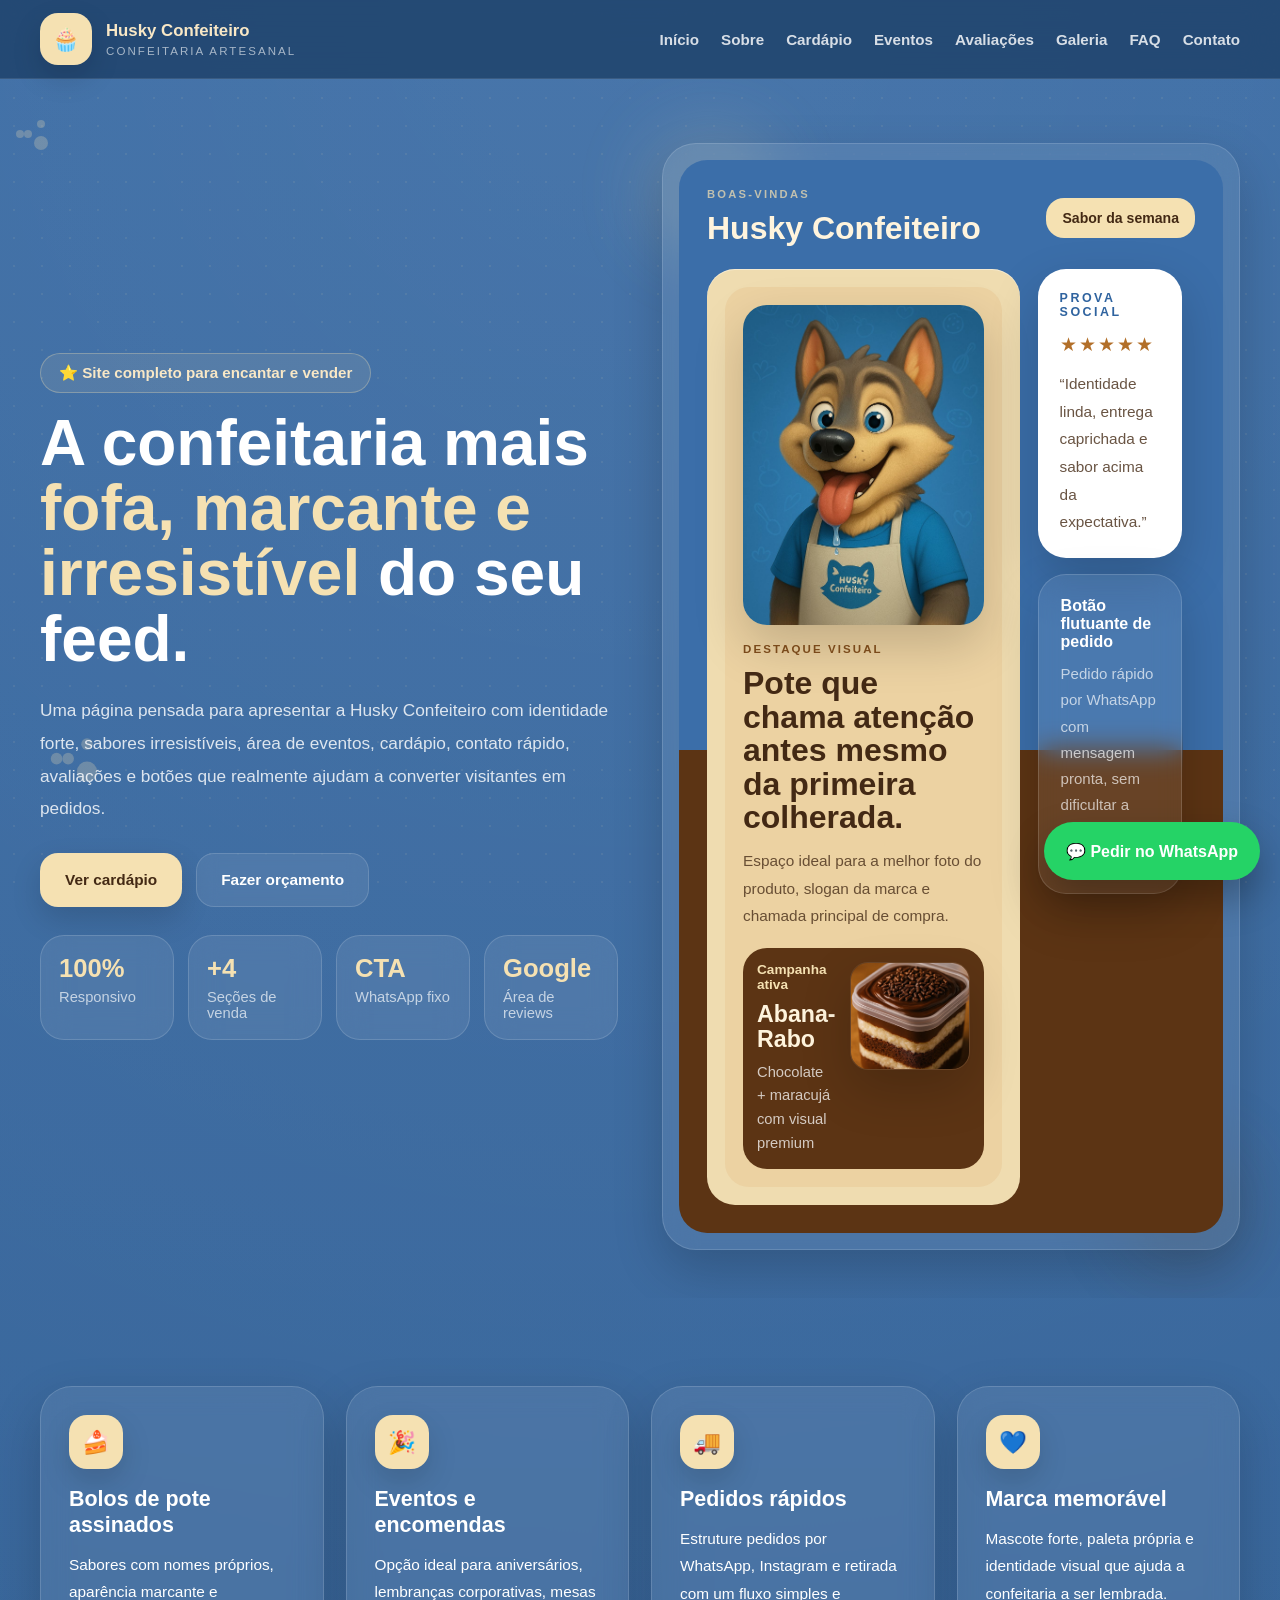
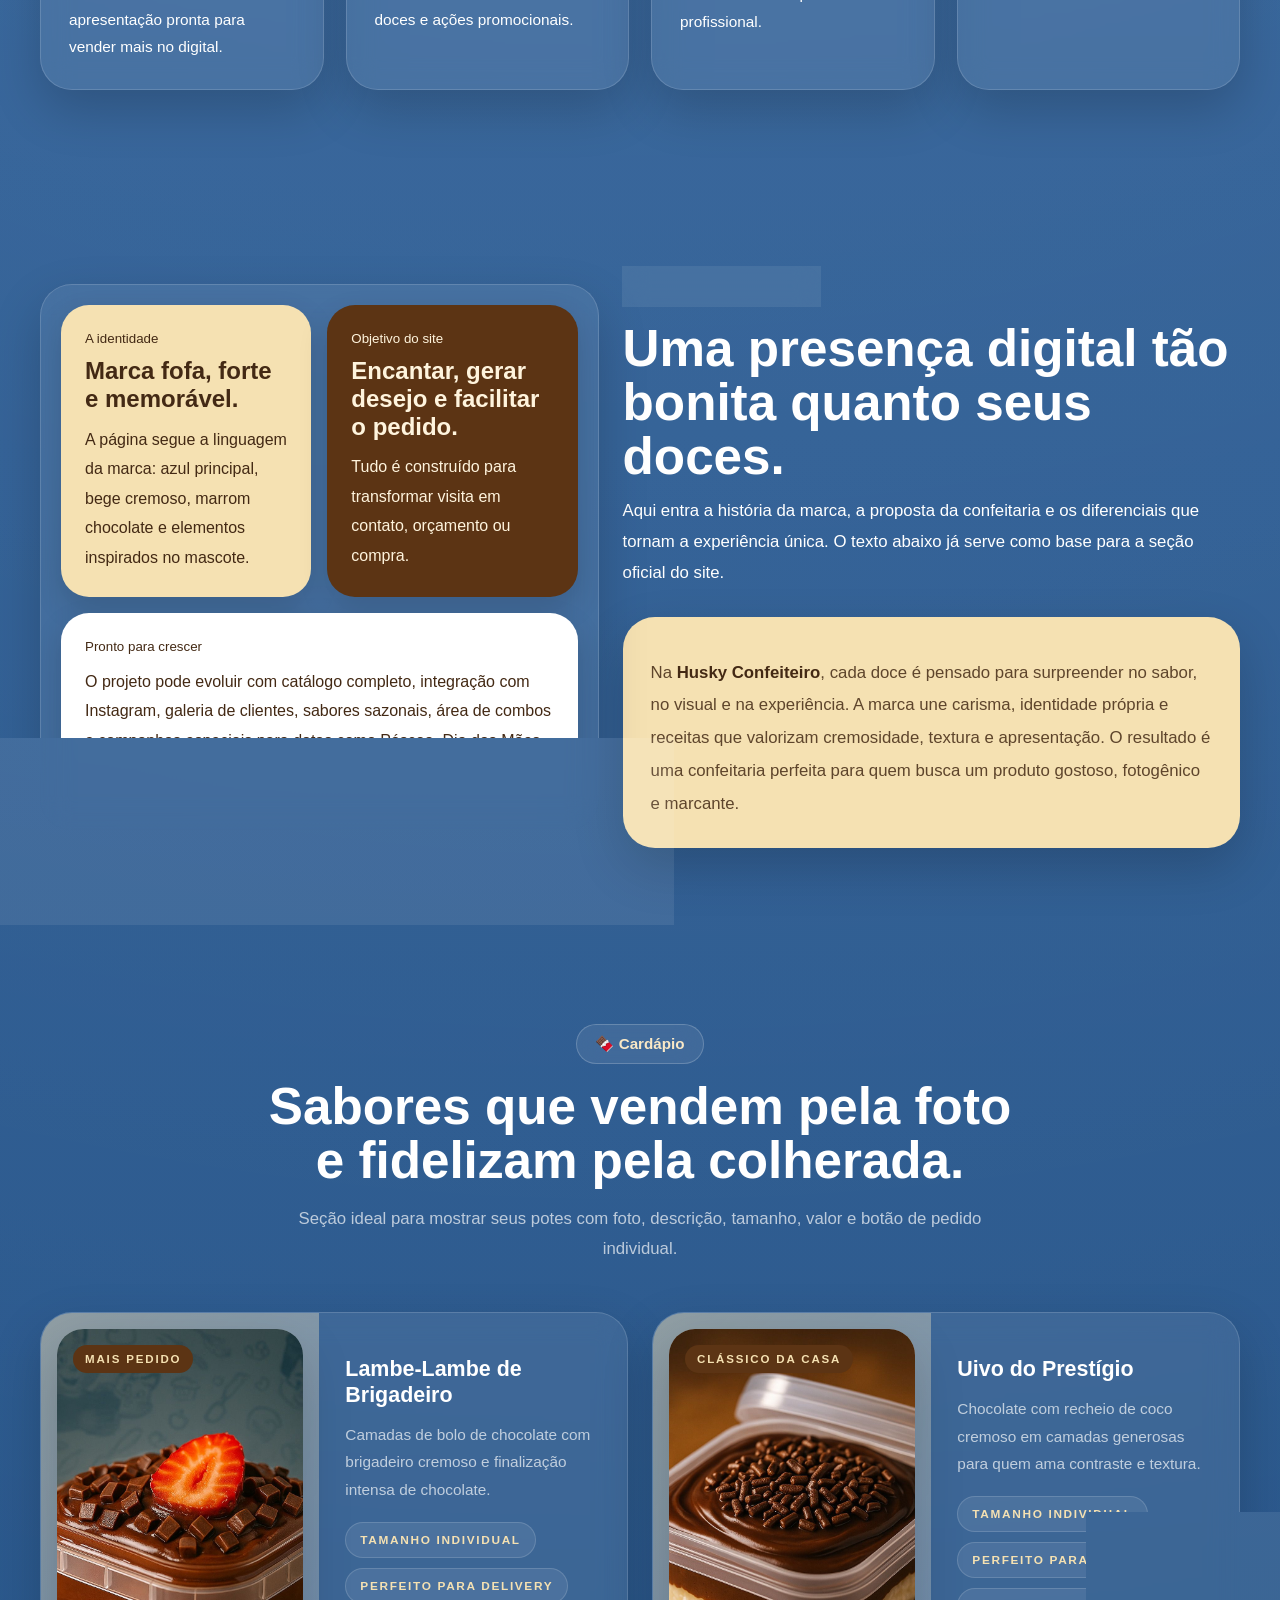
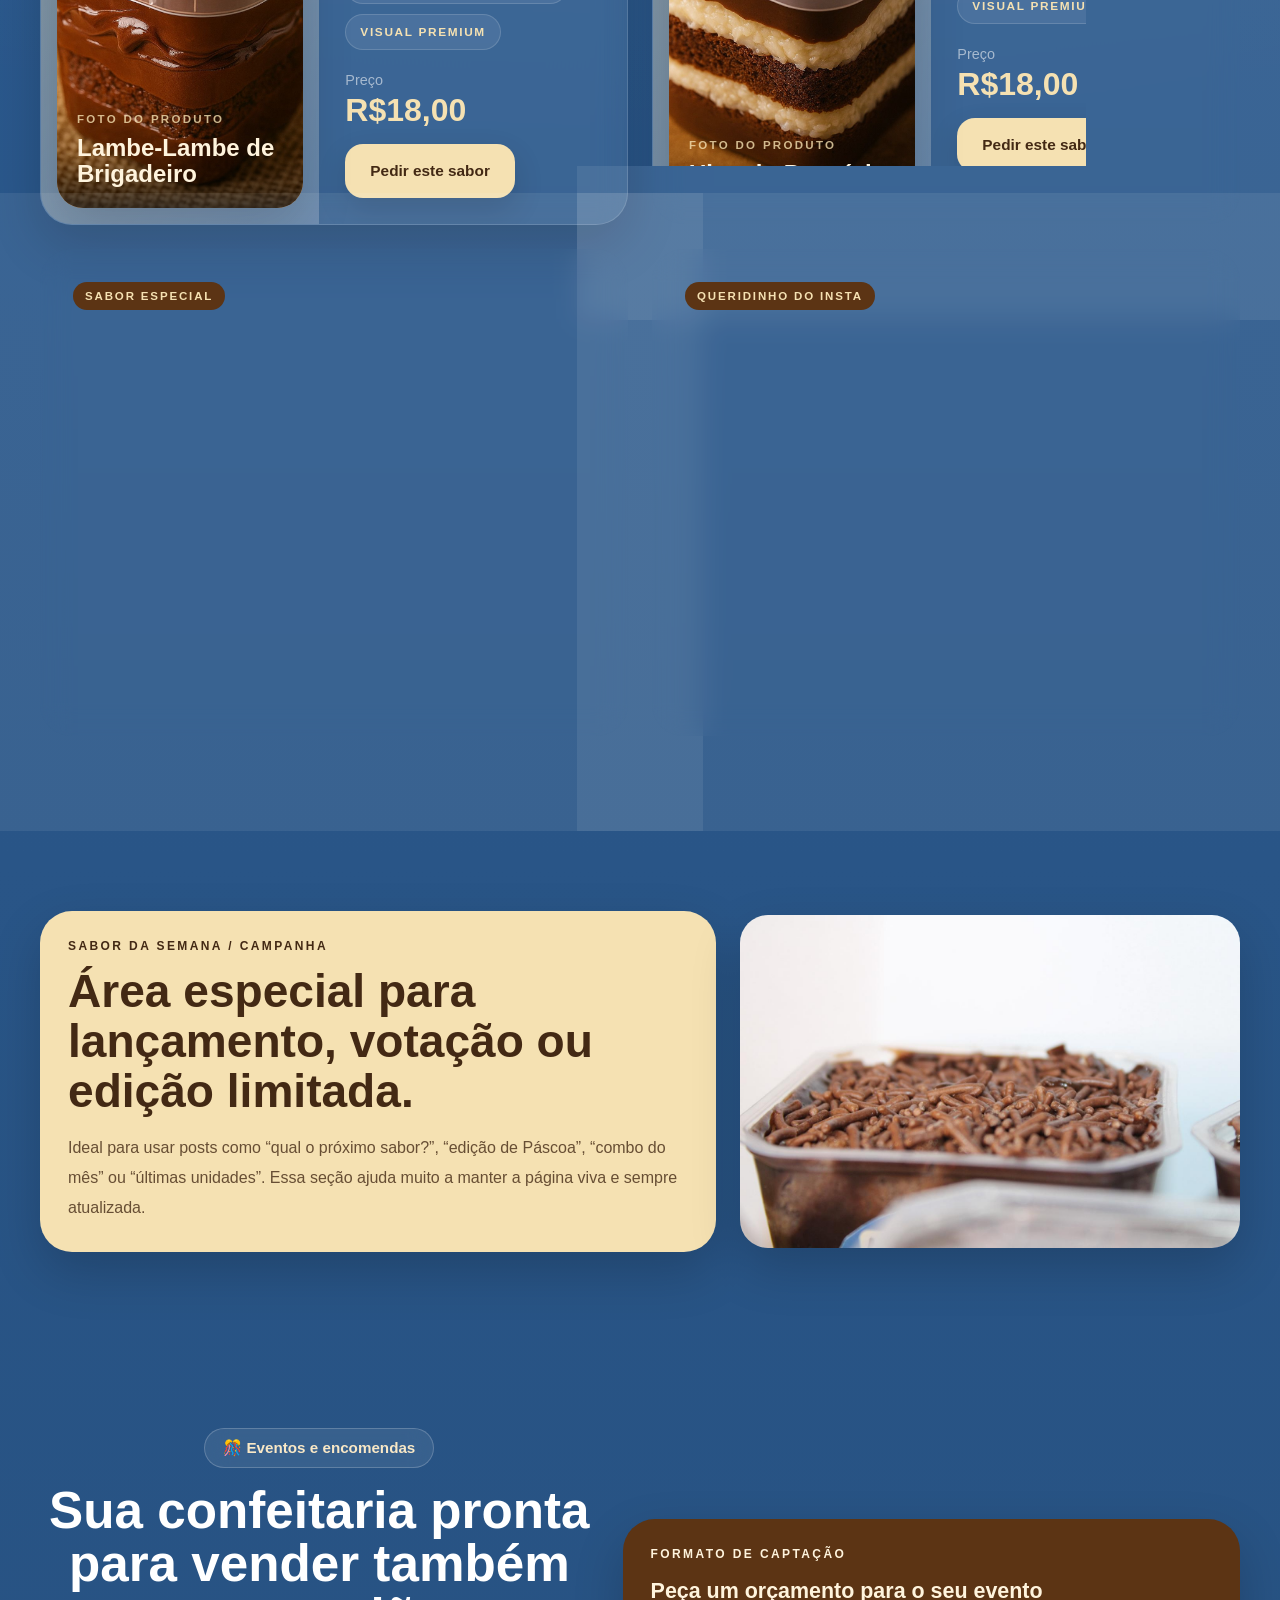
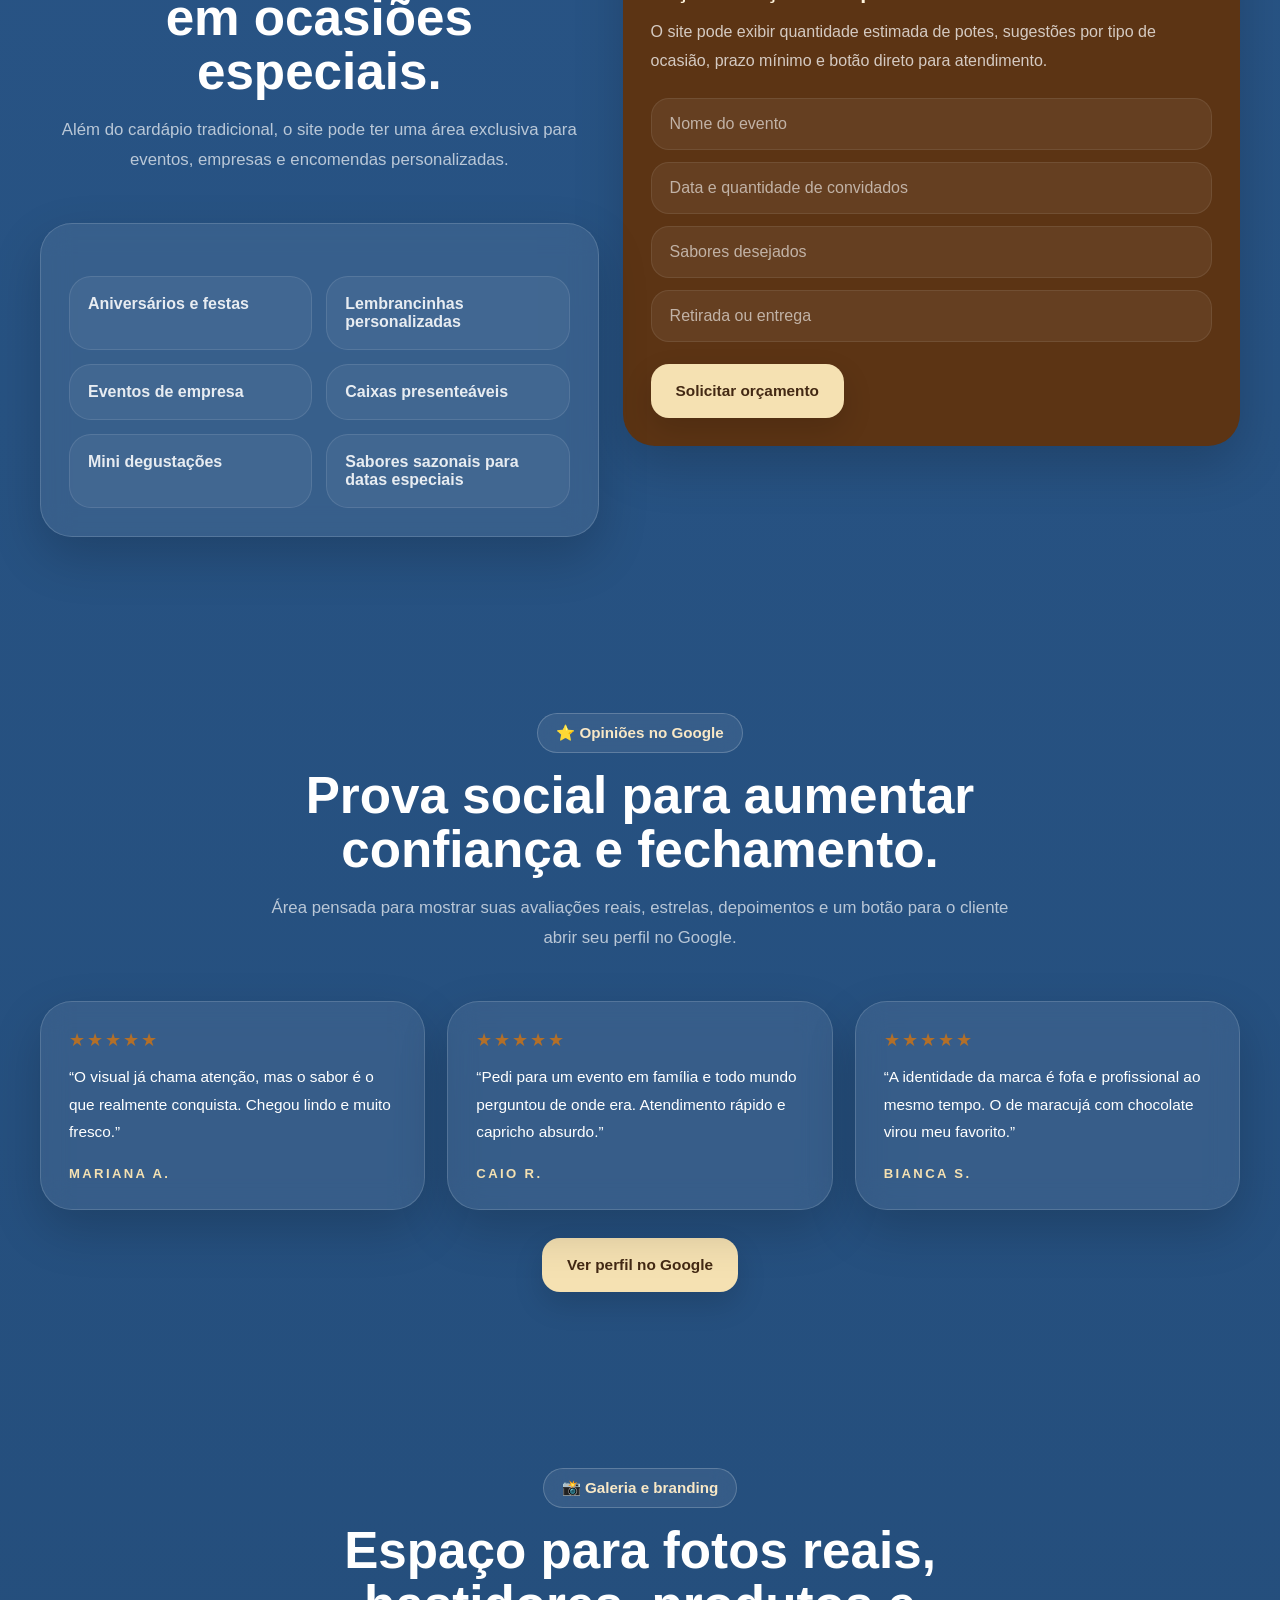
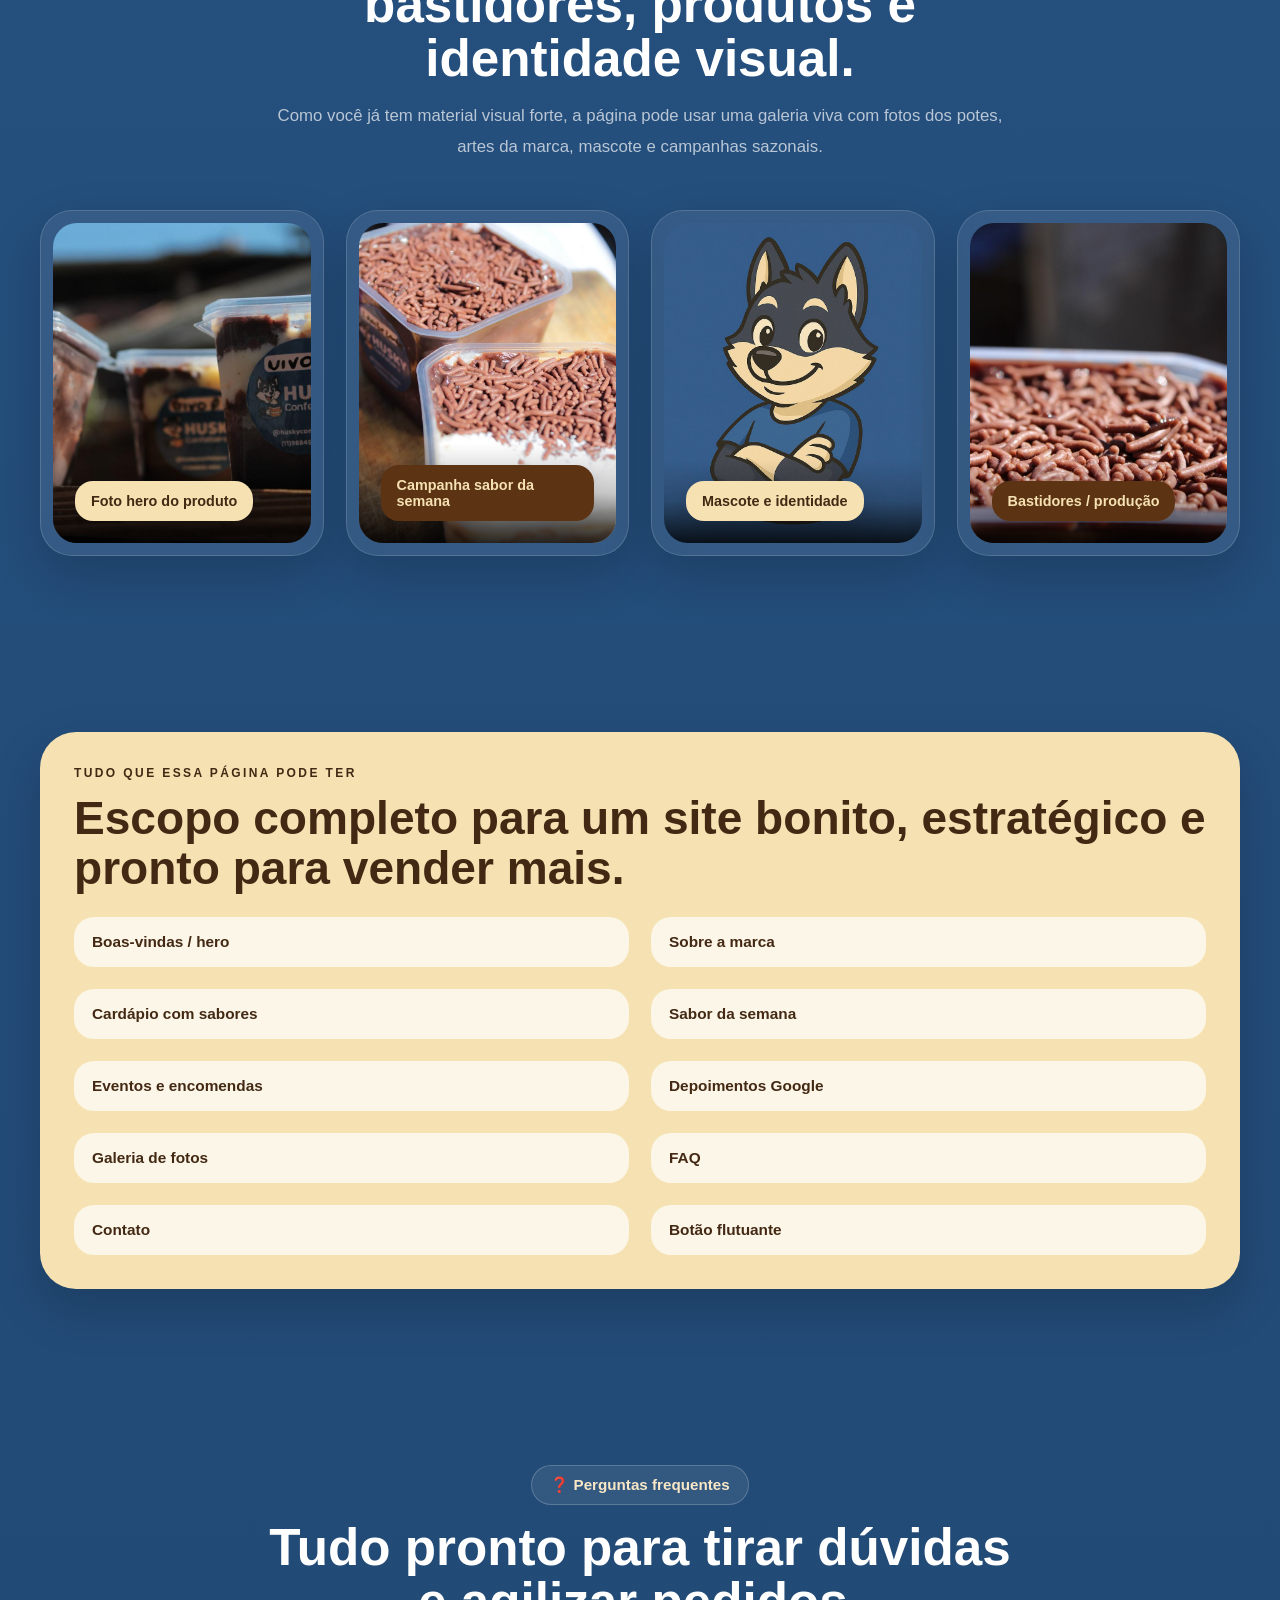
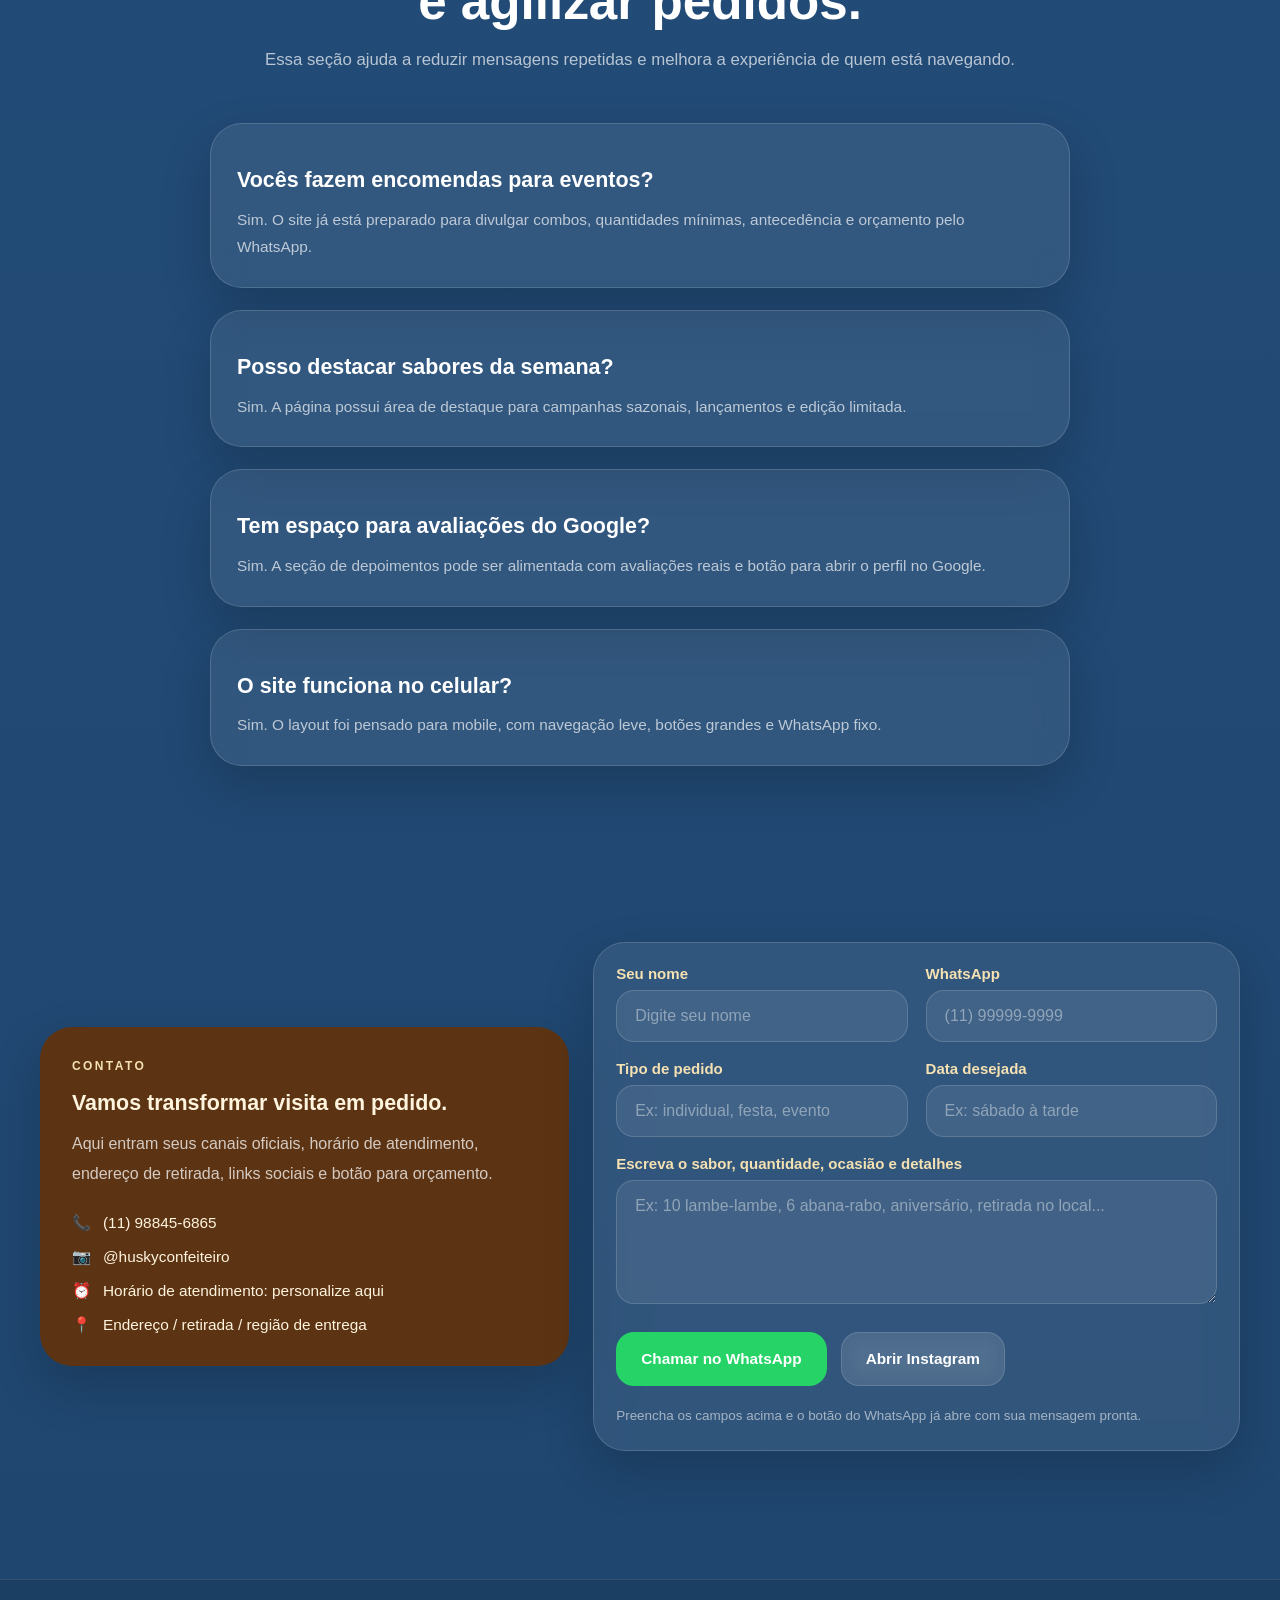
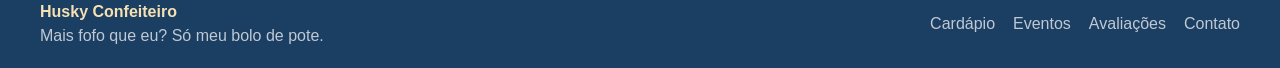
==== index.html @ d5dc9a38 "Add files via upload" ====
<!DOCTYPE html>
<html lang="pt-BR">
<head>
  <meta charset="UTF-8" />
  <meta name="viewport" content="width=device-width, initial-scale=1.0" />
  <title>Husky Confeiteiro</title>
  <meta name="description" content="Husky Confeiteiro - bolos de pote artesanais, encomendas, eventos e sabores irresistíveis." />
  <link rel="stylesheet" href="style.css" />
</head>
<body>
  <div class="page-bg">
    <div class="pattern"></div>
    <div class="paw paw-1"><span></span></div>
    <div class="paw paw-2"><span></span></div>
    <div class="paw paw-3"><span></span></div>
  </div>

  <a
    class="whatsapp-float"
    href="https://wa.me/5511988456865?text=Ol%C3%A1%2C%20gostaria%20de%20fazer%20um%20pedido%20na%20Husky%20Confeiteiro."
    target="_blank"
    rel="noreferrer"
  >
    💬 Pedir no WhatsApp
  </a>

  <header>
    <div class="container header-inner">
      <a href="#inicio" class="brand">
        <div class="brand-mark">🧁</div>
        <div class="brand-text">
          <strong>Husky Confeiteiro</strong>
          <span>Confeitaria artesanal</span>
        </div>
      </a>

      <button class="menu-toggle" id="menuToggle" aria-label="Abrir menu">☰</button>

      <nav class="nav" id="siteNav">
        <a href="#inicio">Início</a>
        <a href="#sobre">Sobre</a>
        <a href="#cardapio">Cardápio</a>
        <a href="#eventos">Eventos</a>
        <a href="#avaliacoes">Avaliações</a>
        <a href="#galeria">Galeria</a>
        <a href="#faq">FAQ</a>
        <a href="#contato">Contato</a>
      </nav>
    </div>
  </header>

  <main>
    <section class="hero" id="inicio">
      <div class="container hero-grid">
        <div>
          <div class="pill">⭐ Site completo para encantar e vender</div>

          <h1>
            A confeitaria mais <span>fofa, marcante e irresistível</span> do seu feed.
          </h1>

          <p>
            Uma página pensada para apresentar a Husky Confeiteiro com identidade forte, sabores irresistíveis,
            área de eventos, cardápio, contato rápido, avaliações e botões que realmente ajudam a converter visitantes em pedidos.
          </p>

          <div class="hero-actions">
            <a class="btn btn-primary" href="#cardapio">Ver cardápio</a>
            <a class="btn btn-secondary" href="#contato">Fazer orçamento</a>
          </div>

          <div class="hero-stats">
            <div class="stat-card">
              <strong>100%</strong>
              <span>Responsivo</span>
            </div>
            <div class="stat-card">
              <strong>+4</strong>
              <span>Seções de venda</span>
            </div>
            <div class="stat-card">
              <strong>CTA</strong>
              <span>WhatsApp fixo</span>
            </div>
            <div class="stat-card">
              <strong>Google</strong>
              <span>Área de reviews</span>
            </div>
          </div>
        </div>

        <div class="hero-visual">
          <div class="glow glow-one"></div>
          <div class="glow glow-two"></div>

          <div class="hero-card">
            <div class="hero-card-inner">
              <div class="hero-card-top">
                <div>
                  <small>Boas-vindas</small>
                  <strong>Husky Confeiteiro</strong>
                </div>
                <div class="hero-badge">Sabor da semana</div>
              </div>

              <div class="hero-card-grid">
                <div class="showcase-panel">
                  <div class="showcase-panel-inner">
                    <img src="hero/boas-vindas-principal.jpg" alt="Foto principal da Husky Confeiteiro" />
                    <small>Destaque visual</small>
                    <h3>Pote que chama atenção antes mesmo da primeira colherada.</h3>
                    <p>
                      Espaço ideal para a melhor foto do produto, slogan da marca e chamada principal de compra.
                    </p>

                    <div class="featured-mini">
                      <div>
                        <span>Campanha ativa</span>
                        <strong>Abana-Rabo</strong>
                        <p>Chocolate + maracujá com visual premium</p>
                      </div>
                      <img src="hero/sabor-da-semana.jpg" alt="Abana-Rabo" />
                    </div>
                  </div>
                </div>

                <div class="aside-stack">
                  <div class="review-box">
                    <small>Prova social</small>
                    <div class="stars">★★★★★</div>
                    <p>“Identidade linda, entrega caprichada e sabor acima da expectativa.”</p>
                  </div>

                  <div class="floating-box">
                    <strong>Botão flutuante de pedido</strong>
                    <p>Pedido rápido por WhatsApp com mensagem pronta, sem dificultar a jornada do cliente.</p>
                  </div>
                </div>
              </div>
            </div>
          </div>
        </div>
      </div>
    </section>

    <section class="section">
      <div class="container highlights-grid">
        <div class="glass-card highlight-card">
          <div class="icon-badge">🍰</div>
          <h3>Bolos de pote assinados</h3>
          <p>Sabores com nomes próprios, aparência marcante e apresentação pronta para vender mais no digital.</p>
        </div>

        <div class="glass-card highlight-card">
          <div class="icon-badge">🎉</div>
          <h3>Eventos e encomendas</h3>
          <p>Opção ideal para aniversários, lembranças corporativas, mesas doces e ações promocionais.</p>
        </div>

        <div class="glass-card highlight-card">
          <div class="icon-badge">🚚</div>
          <h3>Pedidos rápidos</h3>
          <p>Estruture pedidos por WhatsApp, Instagram e retirada com um fluxo simples e profissional.</p>
        </div>

        <div class="glass-card highlight-card">
          <div class="icon-badge">💙</div>
          <h3>Marca memorável</h3>
          <p>Mascote forte, paleta própria e identidade visual que ajuda a confeitaria a ser lembrada.</p>
        </div>
      </div>
    </section>

    <section class="section" id="sobre">
      <div class="container about-grid">
        <div class="glass-card about-card-wrap">
          <div class="about-cards">
            <div class="about-card light">
              <small>A identidade</small>
              <h3>Marca fofa, forte e memorável.</h3>
              <p>A página segue a linguagem da marca: azul principal, bege cremoso, marrom chocolate e elementos inspirados no mascote.</p>
            </div>

            <div class="about-card dark">
              <small>Objetivo do site</small>
              <h3>Encantar, gerar desejo e facilitar o pedido.</h3>
              <p>Tudo é construído para transformar visita em contato, orçamento ou compra.</p>
            </div>

            <div class="about-card white">
              <small>Pronto para crescer</small>
              <p>
                O projeto pode evoluir com catálogo completo, integração com Instagram, galeria de clientes, sabores sazonais,
                área de combos e campanhas especiais para datas como Páscoa, Dia das Mães, Natal e festas infantis.
              </p>
            </div>
          </div>
        </div>

        <div class="about-copy">
          <div class="section-title">
            <div class="eyebrow">✨ Sobre a confeitaria</div>
            <h2>Uma presença digital tão bonita quanto seus doces.</h2>
            <p>
              Aqui entra a história da marca, a proposta da confeitaria e os diferenciais que tornam a experiência única.
              O texto abaixo já serve como base para a seção oficial do site.
            </p>
          </div>

          <div class="about-text-box">
            <p>
              Na <strong>Husky Confeiteiro</strong>, cada doce é pensado para surpreender no sabor, no visual e na experiência.
              A marca une carisma, identidade própria e receitas que valorizam cremosidade, textura e apresentação.
              O resultado é uma confeitaria perfeita para quem busca um produto gostoso, fotogênico e marcante.
            </p>
          </div>
        </div>
      </div>
    </section>

    <section class="section" id="cardapio">
      <div class="container">
        <div class="section-title">
          <div class="eyebrow">🍫 Cardápio</div>
          <h2>Sabores que vendem pela foto e fidelizam pela colherada.</h2>
          <p>
            Seção ideal para mostrar seus potes com foto, descrição, tamanho, valor e botão de pedido individual.
          </p>
        </div>

        <div class="menu-grid">
          <article class="glass-card menu-card">
            <div class="menu-card-inner">
              <div class="menu-image-wrap">
                <div class="menu-image">
                  <img src="produtos/lambe-lambe.jpg" alt="Lambe-Lambe de Brigadeiro" />
                  <div class="menu-tag">Mais pedido</div>
                  <div class="menu-overlay">
                    <small>Foto do produto</small>
                    <strong>Lambe-Lambe de Brigadeiro</strong>
                  </div>
                </div>
              </div>
              <div class="menu-content">
                <h3>Lambe-Lambe de Brigadeiro</h3>
                <p>Camadas de bolo de chocolate com brigadeiro cremoso e finalização intensa de chocolate.</p>
                <div class="menu-pills">
                  <span>Tamanho individual</span>
                  <span>Perfeito para delivery</span>
                  <span>Visual premium</span>
                </div>
                <div class="menu-footer">
                  <div class="menu-price">
                    <span>Preço</span>
                    <strong>R$18,00</strong>
                  </div>
                  <a
                    class="btn btn-primary"
                    target="_blank"
                    rel="noreferrer"
                    href="https://wa.me/5511988456865?text=Ol%C3%A1%20gostaria%20de%20pedir%20um%20lambe%20lambe%20brigadeiro%20de%20R%2418%2C00%20reais."
                  >
                    Pedir este sabor
                  </a>
                </div>
              </div>
            </div>
          </article>

          <article class="glass-card menu-card">
            <div class="menu-card-inner">
              <div class="menu-image-wrap">
                <div class="menu-image">
                  <img src="produtos/uivo-prestigio.jpg" alt="Uivo do Prestígio" />
                  <div class="menu-tag">Clássico da casa</div>
                  <div class="menu-overlay">
                    <small>Foto do produto</small>
                    <strong>Uivo do Prestígio</strong>
                  </div>
                </div>
              </div>
              <div class="menu-content">
                <h3>Uivo do Prestígio</h3>
                <p>Chocolate com recheio de coco cremoso em camadas generosas para quem ama contraste e textura.</p>
                <div class="menu-pills">
                  <span>Tamanho individual</span>
                  <span>Perfeito para delivery</span>
                  <span>Visual premium</span>
                </div>
                <div class="menu-footer">
                  <div class="menu-price">
                    <span>Preço</span>
                    <strong>R$18,00</strong>
                  </div>
                  <a
                    class="btn btn-primary"
                    target="_blank"
                    rel="noreferrer"
                    href="https://wa.me/5511988456865?text=Ol%C3%A1%20gostaria%20de%20pedir%20um%20uivo%20do%20prest%C3%ADgio%20de%20R%2418%2C00%20reais."
                  >
                    Pedir este sabor
                  </a>
                </div>
              </div>
            </div>
          </article>

          <article class="glass-card menu-card">
            <div class="menu-card-inner">
              <div class="menu-image-wrap">
                <div class="menu-image">
                  <img src="produtos/abana-rabo.jpg" alt="Abana-Rabo" />
                  <div class="menu-tag">Sabor especial</div>
                  <div class="menu-overlay">
                    <small>Foto do produto</small>
                    <strong>Abana-Rabo</strong>
                  </div>
                </div>
              </div>
              <div class="menu-content">
                <h3>Abana-Rabo</h3>
                <p>Brigadeiro com creme de maracujá para um equilíbrio marcante entre doce e azedinho.</p>
                <div class="menu-pills">
                  <span>Tamanho individual</span>
                  <span>Perfeito para delivery</span>
                  <span>Visual premium</span>
                </div>
                <div class="menu-footer">
                  <div class="menu-price">
                    <span>Preço</span>
                    <strong>R$18,00</strong>
                  </div>
                  <a
                    class="btn btn-primary"
                    target="_blank"
                    rel="noreferrer"
                    href="https://wa.me/5511988456865?text=Ol%C3%A1%20gostaria%20de%20pedir%20um%20abana%20rabo%20de%20R%2418%2C00%20reais."
                  >
                    Pedir este sabor
                  </a>
                </div>
              </div>
            </div>
          </article>

          <article class="glass-card menu-card">
            <div class="menu-card-inner">
              <div class="menu-image-wrap">
                <div class="menu-image">
                  <img src="produtos/pata-crocante.jpg" alt="Pata Crocante" />
                  <div class="menu-tag">Queridinho do Insta</div>
                  <div class="menu-overlay">
                    <small>Foto do produto</small>
                    <strong>Pata Crocante</strong>
                  </div>
                </div>
              </div>
              <div class="menu-content">
                <h3>Pata Crocante</h3>
                <p>Creme de leite ninho com crocância de Oreo em um pote bonito, cremoso e viciante.</p>
                <div class="menu-pills">
                  <span>Tamanho individual</span>
                  <span>Perfeito para delivery</span>
                  <span>Visual premium</span>
                </div>
                <div class="menu-footer">
                  <div class="menu-price">
                    <span>Preço</span>
                    <strong>R$18,00</strong>
                  </div>
                  <a
                    class="btn btn-primary"
                    target="_blank"
                    rel="noreferrer"
                    href="https://wa.me/5511988456865?text=Ol%C3%A1%20gostaria%20de%20pedir%20um%20pata%20crocante%20de%20R%2418%2C00%20reais."
                  >
                    Pedir este sabor
                  </a>
                </div>
              </div>
            </div>
          </article>
        </div>
      </div>
    </section>

    <section class="section">
      <div class="container campaign-grid">
        <div class="campaign-card">
          <small>Sabor da semana / campanha</small>
          <h3>Área especial para lançamento, votação ou edição limitada.</h3>
          <p>
            Ideal para usar posts como “qual o próximo sabor?”, “edição de Páscoa”, “combo do mês” ou “últimas unidades”.
            Essa seção ajuda muito a manter a página viva e sempre atualizada.
          </p>
        </div>

        <div class="campaign-image">
          <img src="campanhas/sabor-da-semana.jpg" alt="Campanha sabor da semana da Husky Confeiteiro" />
        </div>
      </div>
    </section>

    <section class="section" id="eventos">
      <div class="container event-grid">
        <div>
          <div class="section-title">
            <div class="eyebrow">🎊 Eventos e encomendas</div>
            <h2>Sua confeitaria pronta para vender também em ocasiões especiais.</h2>
            <p>Além do cardápio tradicional, o site pode ter uma área exclusiva para eventos, empresas e encomendas personalizadas.</p>
          </div>

          <div class="glass-card" style="padding: 28px;">
            <div class="events-grid">
              <div class="event-chip">Aniversários e festas</div>
              <div class="event-chip">Lembrancinhas personalizadas</div>
              <div class="event-chip">Eventos de empresa</div>
              <div class="event-chip">Caixas presenteáveis</div>
              <div class="event-chip">Mini degustações</div>
              <div class="event-chip">Sabores sazonais para datas especiais</div>
            </div>
          </div>
        </div>

        <div class="event-quote">
          <small>Formato de captação</small>
          <h3>Peça um orçamento para o seu evento</h3>
          <p>
            O site pode exibir quantidade estimada de potes, sugestões por tipo de ocasião, prazo mínimo e botão direto para atendimento.
          </p>

          <div class="event-form-mock">
            <div>Nome do evento</div>
            <div>Data e quantidade de convidados</div>
            <div>Sabores desejados</div>
            <div>Retirada ou entrega</div>
          </div>

          <a
            class="btn btn-primary"
            target="_blank"
            rel="noreferrer"
            href="https://wa.me/5511988456865?text=Ol%C3%A1%2C%20gostaria%20de%20solicitar%20um%20or%C3%A7amento%20para%20evento%20na%20Husky%20Confeiteiro."
            style="margin-top: 22px;"
          >
            Solicitar orçamento
          </a>
        </div>
      </div>
    </section>

    <section class="section" id="avaliacoes">
      <div class="container">
        <div class="section-title">
          <div class="eyebrow">⭐ Opiniões no Google</div>
          <h2>Prova social para aumentar confiança e fechamento.</h2>
          <p>Área pensada para mostrar suas avaliações reais, estrelas, depoimentos e um botão para o cliente abrir seu perfil no Google.</p>
        </div>

        <div class="reviews-grid">
          <div class="glass-card review-card">
            <div class="stars">★★★★★</div>
            <p>“O visual já chama atenção, mas o sabor é o que realmente conquista. Chegou lindo e muito fresco.”</p>
            <strong>Mariana A.</strong>
          </div>

          <div class="glass-card review-card">
            <div class="stars">★★★★★</div>
            <p>“Pedi para um evento em família e todo mundo perguntou de onde era. Atendimento rápido e capricho absurdo.”</p>
            <strong>Caio R.</strong>
          </div>

          <div class="glass-card review-card">
            <div class="stars">★★★★★</div>
            <p>“A identidade da marca é fofa e profissional ao mesmo tempo. O de maracujá com chocolate virou meu favorito.”</p>
            <strong>Bianca S.</strong>
          </div>
        </div>

        <div class="reviews-cta">
          <a class="btn btn-primary" href="#contato">Ver perfil no Google</a>
        </div>
      </div>
    </section>

    <section class="section" id="galeria">
      <div class="container">
        <div class="section-title">
          <div class="eyebrow">📸 Galeria e branding</div>
          <h2>Espaço para fotos reais, bastidores, produtos e identidade visual.</h2>
          <p>Como você já tem material visual forte, a página pode usar uma galeria viva com fotos dos potes, artes da marca, mascote e campanhas sazonais.</p>
        </div>

        <div class="gallery-grid">
          <div class="glass-card gallery-card dark">
            <div class="gallery-media">
              <img src="galeria/hero-produto.jpg" alt="Foto hero do produto" />
              <div class="gallery-label"><span>Foto hero do produto</span></div>
            </div>
          </div>

          <div class="glass-card gallery-card light">
            <div class="gallery-media">
              <img src="galeria/campanha-semana.jpg" alt="Campanha sabor da semana" />
              <div class="gallery-label"><span>Campanha sabor da semana</span></div>
            </div>
          </div>

          <div class="glass-card gallery-card dark">
            <div class="gallery-media">
              <img src="galeria/mascote-identidade.jpg" alt="Mascote e identidade" />
              <div class="gallery-label"><span>Mascote e identidade</span></div>
            </div>
          </div>

          <div class="glass-card gallery-card light">
            <div class="gallery-media">
              <img src="galeria/bastidores-producao.jpg" alt="Bastidores e produção" />
              <div class="gallery-label"><span>Bastidores / produção</span></div>
            </div>
          </div>
        </div>
      </div>
    </section>

    <section class="section">
      <div class="container scope-card">
        <small>Tudo que essa página pode ter</small>
        <h3>Escopo completo para um site bonito, estratégico e pronto para vender mais.</h3>

        <div class="scope-grid">
          <div class="scope-item">Boas-vindas / hero</div>
          <div class="scope-item">Sobre a marca</div>
          <div class="scope-item">Cardápio com sabores</div>
          <div class="scope-item">Sabor da semana</div>
          <div class="scope-item">Eventos e encomendas</div>
          <div class="scope-item">Depoimentos Google</div>
          <div class="scope-item">Galeria de fotos</div>
          <div class="scope-item">FAQ</div>
          <div class="scope-item">Contato</div>
          <div class="scope-item">Botão flutuante</div>
        </div>
      </div>
    </section>

    <section class="section" id="faq">
      <div class="container">
        <div class="section-title">
          <div class="eyebrow">❓ Perguntas frequentes</div>
          <h2>Tudo pronto para tirar dúvidas e agilizar pedidos.</h2>
          <p>Essa seção ajuda a reduzir mensagens repetidas e melhora a experiência de quem está navegando.</p>
        </div>

        <div class="faq-grid">
          <div class="glass-card faq-card">
            <h3>Vocês fazem encomendas para eventos?</h3>
            <p>Sim. O site já está preparado para divulgar combos, quantidades mínimas, antecedência e orçamento pelo WhatsApp.</p>
          </div>

          <div class="glass-card faq-card">
            <h3>Posso destacar sabores da semana?</h3>
            <p>Sim. A página possui área de destaque para campanhas sazonais, lançamentos e edição limitada.</p>
          </div>

          <div class="glass-card faq-card">
            <h3>Tem espaço para avaliações do Google?</h3>
            <p>Sim. A seção de depoimentos pode ser alimentada com avaliações reais e botão para abrir o perfil no Google.</p>
          </div>

          <div class="glass-card faq-card">
            <h3>O site funciona no celular?</h3>
            <p>Sim. O layout foi pensado para mobile, com navegação leve, botões grandes e WhatsApp fixo.</p>
          </div>
        </div>
      </div>
    </section>

    <section class="section" id="contato">
      <div class="container contact-grid">
        <div class="contact-panel">
          <small>Contato</small>
          <h2>Vamos transformar visita em pedido.</h2>
          <p>
            Aqui entram seus canais oficiais, horário de atendimento, endereço de retirada, links sociais e botão para orçamento.
          </p>

          <div class="contact-meta">
            <div>📞 <span>(11) 98845-6865</span></div>
            <div>📷 <span>@huskyconfeiteiro</span></div>
            <div>⏰ <span>Horário de atendimento: personalize aqui</span></div>
            <div>📍 <span>Endereço / retirada / região de entrega</span></div>
          </div>
        </div>

        <div class="glass-card contact-form-card">
          <form class="contact-form" id="contactForm">
            <div class="field">
              <label for="name">Seu nome</label>
              <input id="name" name="name" type="text" placeholder="Digite seu nome" />
            </div>

            <div class="field">
              <label for="whatsapp">WhatsApp</label>
              <input id="whatsapp" name="whatsapp" type="text" placeholder="(11) 99999-9999" />
            </div>

            <div class="field">
              <label for="orderType">Tipo de pedido</label>
              <input id="orderType" name="orderType" type="text" placeholder="Ex: individual, festa, evento" />
            </div>

            <div class="field">
              <label for="date">Data desejada</label>
              <input id="date" name="date" type="text" placeholder="Ex: sábado à tarde" />
            </div>

            <div class="field field-full">
              <label for="details">Escreva o sabor, quantidade, ocasião e detalhes</label>
              <textarea id="details" name="details" rows="5" placeholder="Ex: 10 lambe-lambe, 6 abana-rabo, aniversário, retirada no local..."></textarea>
            </div>

            <div class="contact-actions">
              <a class="btn btn-whatsapp" id="whatsContactBtn" target="_blank" rel="noreferrer" href="https://wa.me/5511988456865?text=Ol%C3%A1%2C%20gostaria%20de%20fazer%20um%20pedido%20na%20Husky%20Confeiteiro.">
                Chamar no WhatsApp
              </a>
              <a class="btn btn-secondary" target="_blank" rel="noreferrer" href="https://instagram.com/huskyconfeiteiro">
                Abrir Instagram
              </a>
            </div>

            <div class="contact-note">
              Preencha os campos acima e o botão do WhatsApp já abre com sua mensagem pronta.
            </div>
          </form>
        </div>
      </div>
    </section>
  </main>

  <footer>
    <div class="container footer-inner">
      <div class="footer-brand">
        <strong>Husky Confeiteiro</strong>
        <span>Mais fofo que eu? Só meu bolo de pote.</span>
      </div>

      <div class="footer-nav">
        <a href="#cardapio">Cardápio</a>
        <a href="#eventos">Eventos</a>
        <a href="#avaliacoes">Avaliações</a>
        <a href="#contato">Contato</a>
      </div>
    </div>
  </footer>
  <script src="script.js"></script>
</body>
</html>
---- style.css ----
:root {
  --blue-950: #1f466f;
  --blue-900: #295587;
  --blue-850: #2b5a90;
  --blue-800: #2f639f;
  --blue-700: #3a73b3;
  --cream: #f5e1b2;
  --cream-soft: #fff4dd;
  --cream-strong: #efdcb0;
  --brown-950: #432914;
  --brown-900: #5c3414;
  --brown-800: #7a4a1b;
  --white: #ffffff;
  --text-light: rgba(255, 255, 255, 0.82);
  --text-soft: rgba(255, 255, 255, 0.68);
  --border-soft: rgba(255, 255, 255, 0.15);
  --glass: rgba(255, 255, 255, 0.08);
  --glass-strong: rgba(255, 255, 255, 0.12);
  --shadow: 0 20px 50px rgba(0, 0, 0, 0.18);
  --shadow-soft: 0 12px 30px rgba(0, 0, 0, 0.14);
  --radius-xl: 32px;
  --radius-lg: 24px;
  --radius-md: 18px;
  --radius-sm: 14px;
  --max-width: 1200px;
}

* {
  margin: 0;
  padding: 0;
  box-sizing: border-box;
}

html {
  scroll-behavior: smooth;
}

body {
  font-family: Arial, Helvetica, sans-serif;
  background:
    radial-gradient(circle at top, rgba(255, 255, 255, 0.12), transparent 35%),
    linear-gradient(180deg, var(--blue-800) 0%, var(--blue-900) 42%, var(--blue-950) 100%);
  color: var(--brown-950);
  min-height: 100vh;
  overflow-x: hidden;
}

a {
  color: inherit;
  text-decoration: none;
}

img {
  width: 100%;
  display: block;
}

button,
input,
textarea {
  font: inherit;
}

ul {
  list-style: none;
}

.page-bg {
  position: fixed;
  inset: 0;
  z-index: -1;
  pointer-events: none;
  overflow: hidden;
}

.pattern {
  position: absolute;
  inset: 0;
  opacity: 0.08;
  background-image: radial-gradient(var(--cream) 1.2px, transparent 1.2px);
  background-size: 28px 28px;
}

.paw {
  position: absolute;
  width: 34px;
  height: 34px;
  opacity: 0.25;
}

.paw::before,
.paw::after,
.paw span::before,
.paw span::after,
.paw span {
  content: "";
  position: absolute;
  background: var(--cream);
  border-radius: 999px;
}

.paw::before {
  width: 8px;
  height: 8px;
  left: 13px;
  top: 0;
}

.paw::after {
  width: 8px;
  height: 8px;
  left: 0;
  top: 10px;
}

.paw span::before {
  width: 8px;
  height: 8px;
  right: 0;
  top: 10px;
}

.paw span::after {
  width: 14px;
  height: 14px;
  left: 10px;
  top: 16px;
}

.paw-1 {
  top: 120px;
  left: 24px;
}

.paw-2 {
  top: 180px;
  right: 90px;
  transform: scale(1.2);
}

.paw-3 {
  bottom: 120px;
  left: 70px;
  transform: scale(1.45);
}

.container {
  width: min(calc(100% - 32px), var(--max-width));
  margin: 0 auto;
}

.section {
  padding: 88px 0;
}

.section-title {
  max-width: 760px;
  margin: 0 auto 48px;
  text-align: center;
  color: var(--white);
}

.section-title .eyebrow {
  display: inline-flex;
  align-items: center;
  gap: 8px;
  padding: 10px 18px;
  border-radius: 999px;
  border: 1px solid rgba(255, 255, 255, 0.2);
  background: rgba(255, 255, 255, 0.08);
  color: #f9e8c6;
  font-size: 0.95rem;
  font-weight: 700;
  margin-bottom: 16px;
  backdrop-filter: blur(12px);
}

.section-title h2 {
  font-size: clamp(2rem, 4vw, 3.4rem);
  line-height: 1.05;
  font-weight: 900;
}

.section-title p {
  margin-top: 16px;
  color: var(--text-soft);
  font-size: 1.05rem;
  line-height: 1.8;
}

.glass-card {
  border: 1px solid var(--border-soft);
  background: var(--glass);
  backdrop-filter: blur(14px);
  border-radius: var(--radius-xl);
  box-shadow: var(--shadow);
}

.btn {
  display: inline-flex;
  align-items: center;
  justify-content: center;
  gap: 10px;
  min-height: 54px;
  padding: 0 24px;
  border-radius: var(--radius-md);
  border: 1px solid transparent;
  font-size: 0.96rem;
  font-weight: 800;
  transition: 0.25s ease;
  cursor: pointer;
  text-align: center;
}

.btn:hover {
  transform: translateY(-2px);
}

.btn-primary {
  background: var(--cream);
  color: var(--brown-950);
  box-shadow: var(--shadow-soft);
}

.btn-secondary {
  color: var(--white);
  background: rgba(255, 255, 255, 0.08);
  border-color: rgba(255, 255, 255, 0.15);
  backdrop-filter: blur(10px);
}

.btn-whatsapp {
  background: #25d366;
  color: var(--white);
}

header {
  position: sticky;
  top: 0;
  z-index: 40;
  backdrop-filter: blur(16px);
  background: rgba(30, 66, 107, 0.84);
  border-bottom: 1px solid rgba(255, 255, 255, 0.1);
}

.header-inner {
  min-height: 78px;
  display: flex;
  align-items: center;
  justify-content: space-between;
  gap: 16px;
}

.brand {
  display: flex;
  align-items: center;
  gap: 14px;
}

.brand-mark {
  width: 52px;
  height: 52px;
  border-radius: 18px;
  background: var(--cream);
  display: grid;
  place-items: center;
  color: var(--blue-850);
  box-shadow: var(--shadow-soft);
  font-size: 1.4rem;
}

.brand-text strong {
  display: block;
  color: #f9e8c6;
  font-size: 1.05rem;
  font-weight: 900;
}

.brand-text span {
  display: block;
  margin-top: 4px;
  color: rgba(255, 255, 255, 0.6);
  font-size: 0.72rem;
  text-transform: uppercase;
  letter-spacing: 0.18em;
}

.nav {
  display: flex;
  align-items: center;
  gap: 22px;
}

.nav a {
  color: rgba(255, 255, 255, 0.82);
  font-size: 0.95rem;
  font-weight: 700;
  transition: color 0.2s ease;
}

.nav a:hover {
  color: var(--cream);
}

.menu-toggle {
  display: none;
  width: 48px;
  height: 48px;
  border-radius: 14px;
  border: 1px solid rgba(255, 255, 255, 0.12);
  background: rgba(255, 255, 255, 0.08);
  color: var(--white);
  cursor: pointer;
}

.hero {
  padding: 64px 0 48px;
  overflow: hidden;
}

.hero-grid {
  display: grid;
  grid-template-columns: 1fr 1fr;
  gap: 44px;
  align-items: center;
}

.pill {
  display: inline-flex;
  align-items: center;
  gap: 8px;
  padding: 10px 18px;
  border-radius: 999px;
  border: 1px solid rgba(245, 225, 178, 0.3);
  background: rgba(245, 225, 178, 0.1);
  color: #f9e8c6;
  font-size: 0.95rem;
  font-weight: 700;
}

.hero h1 {
  margin-top: 18px;
  color: var(--white);
  font-size: clamp(2.6rem, 5vw, 4.6rem);
  line-height: 1.02;
  font-weight: 900;
  max-width: 640px;
}

.hero h1 span {
  color: var(--cream);
}

.hero p {
  margin-top: 22px;
  color: var(--text-light);
  font-size: 1.08rem;
  line-height: 1.9;
  max-width: 640px;
}

.hero-actions {
  display: flex;
  flex-wrap: wrap;
  gap: 14px;
  margin-top: 28px;
}

.hero-stats {
  display: grid;
  grid-template-columns: repeat(4, 1fr);
  gap: 14px;
  margin-top: 28px;
  max-width: 660px;
}

.stat-card {
  padding: 18px;
  border: 1px solid var(--border-soft);
  background: var(--glass);
  backdrop-filter: blur(14px);
  border-radius: var(--radius-lg);
}

.stat-card strong {
  display: block;
  color: var(--cream);
  font-size: 1.6rem;
  font-weight: 900;
}

.stat-card span {
  display: block;
  margin-top: 6px;
  color: var(--text-soft);
  font-size: 0.92rem;
}

.hero-visual {
  position: relative;
}

.glow {
  position: absolute;
  width: 130px;
  height: 130px;
  border-radius: 999px;
  filter: blur(36px);
  opacity: 0.5;
  z-index: 0;
}

.glow-one {
  left: -16px;
  top: -16px;
  background: rgba(245, 225, 178, 0.35);
}

.glow-two {
  right: -10px;
  bottom: -20px;
  background: rgba(92, 52, 20, 0.32);
}

.hero-card {
  position: relative;
  z-index: 1;
  border-radius: 34px;
  padding: 16px;
  border: 1px solid rgba(255, 255, 255, 0.14);
  background: rgba(255, 255, 255, 0.08);
  backdrop-filter: blur(16px);
  box-shadow: var(--shadow);
}

.hero-card-inner {
  border-radius: 28px;
  padding: 28px;
  background: linear-gradient(180deg, #3b6ea9 0%, #3b6ea9 55%, #5c3414 55%, #5c3414 100%);
}

.hero-card-top {
  display: flex;
  align-items: center;
  justify-content: space-between;
  gap: 12px;
  margin-bottom: 22px;
}

.hero-card-top small {
  display: block;
  color: rgba(245, 225, 178, 0.72);
  text-transform: uppercase;
  letter-spacing: 0.2em;
  font-weight: 800;
  font-size: 0.7rem;
}

.hero-card-top strong {
  display: block;
  margin-top: 10px;
  color: var(--cream-soft);
  font-size: 2rem;
  font-weight: 900;
}

.hero-badge {
  padding: 12px 16px;
  border-radius: 18px;
  background: var(--cream);
  color: var(--brown-950);
  font-size: 0.88rem;
  font-weight: 900;
  white-space: nowrap;
}

.hero-card-grid {
  display: grid;
  grid-template-columns: 1.08fr 0.92fr;
  gap: 18px;
}

.showcase-panel {
  border-radius: 28px;
  padding: 18px;
  background: var(--cream-strong);
  color: var(--brown-950);
  box-shadow: inset 0 1px 0 rgba(255, 255, 255, 0.4);
}

.showcase-panel-inner {
  border-radius: 24px;
  padding: 18px;
  background: rgba(201, 122, 47, 0.1);
}

.showcase-panel img {
  height: 320px;
  object-fit: cover;
  border-radius: 24px;
  box-shadow: var(--shadow);
}

.showcase-panel small {
  display: block;
  margin-top: 18px;
  color: var(--brown-800);
  text-transform: uppercase;
  letter-spacing: 0.18em;
  font-weight: 900;
  font-size: 0.72rem;
}

.showcase-panel h3 {
  margin-top: 12px;
  font-size: 2rem;
  line-height: 1.05;
  font-weight: 900;
}

.showcase-panel p {
  margin-top: 12px;
  color: rgba(67, 41, 20, 0.78);
  line-height: 1.8;
  font-size: 0.96rem;
}

.featured-mini {
  display: grid;
  grid-template-columns: 1fr 120px;
  gap: 14px;
  margin-top: 18px;
  padding: 14px;
  border-radius: 24px;
  background: var(--brown-900);
  color: var(--cream-soft);
}

.featured-mini span {
  display: block;
  color: var(--cream);
  font-size: 0.85rem;
  font-weight: 700;
}

.featured-mini strong {
  display: block;
  margin-top: 10px;
  font-size: 1.45rem;
  line-height: 1.1;
  font-weight: 900;
}

.featured-mini p {
  margin-top: 8px;
  color: rgba(255, 255, 255, 0.74);
  font-size: 0.92rem;
  line-height: 1.6;
}

.featured-mini img {
  height: 108px;
  object-fit: cover;
  border-radius: 18px;
  border: 1px solid rgba(255, 255, 255, 0.08);
}

.aside-stack {
  display: flex;
  flex-direction: column;
  gap: 16px;
}

.review-box,
.floating-box {
  border-radius: 28px;
  padding: 22px;
  box-shadow: var(--shadow);
}

.review-box {
  background: var(--white);
  color: var(--brown-950);
}

.review-box small {
  display: block;
  color: var(--blue-800);
  font-size: 0.78rem;
  text-transform: uppercase;
  letter-spacing: 0.2em;
  font-weight: 900;
}

.stars {
  margin-top: 14px;
  color: #b26f29;
  letter-spacing: 2px;
  font-size: 1.2rem;
}

.review-box p {
  margin-top: 14px;
  color: rgba(67, 41, 20, 0.8);
  line-height: 1.8;
  font-size: 0.96rem;
}

.floating-box {
  background: rgba(255, 255, 255, 0.08);
  color: var(--white);
  border: 1px solid rgba(255, 255, 255, 0.15);
  backdrop-filter: blur(14px);
}

.floating-box strong {
  display: block;
  font-size: 1rem;
  font-weight: 900;
}

.floating-box p {
  margin-top: 10px;
  color: var(--text-soft);
  line-height: 1.75;
  font-size: 0.94rem;
}

.highlights-grid,
.reviews-grid,
.gallery-grid,
.scope-grid,
.events-grid,
.faq-grid {
  display: grid;
  gap: 22px;
}

.highlights-grid {
  grid-template-columns: repeat(4, 1fr);
}

.highlight-card {
  padding: 28px;
  color: var(--white);
}

.icon-badge {
  width: 54px;
  height: 54px;
  border-radius: 18px;
  display: grid;
  place-items: center;
  background: var(--cream);
  color: var(--blue-800);
  box-shadow: var(--shadow-soft);
  font-size: 1.4rem;
}

.highlight-card h3,
.menu-content h3,
.contact-panel h2,
.faq-card h3,
.event-quote h3,
.trust-card h3,
.review-card h3 {
  margin-top: 18px;
  font-size: 1.34rem;
  font-weight: 900;
  line-height: 1.2;
}

.highlight-card p,
.faq-card p,
.trust-card p,
.menu-content p,
.review-card p {
  margin-top: 12px;
  line-height: 1.8;
  font-size: 0.96rem;
}

.about-grid,
.event-grid,
.contact-grid,
.campaign-grid {
  display: grid;
  gap: 24px;
  align-items: center;
}

.about-grid,
.event-grid {
  grid-template-columns: 0.95fr 1.05fr;
}

.contact-grid {
  grid-template-columns: 0.9fr 1.1fr;
}

.campaign-grid {
  grid-template-columns: 1.15fr 0.85fr;
}

.about-card-wrap {
  padding: 20px;
}

.about-cards {
  display: grid;
  grid-template-columns: repeat(2, 1fr);
  gap: 16px;
}

.about-card {
  border-radius: 28px;
  padding: 24px;
  box-shadow: var(--shadow-soft);
}

.about-card h3 {
  margin-top: 10px;
  font-size: 1.5rem;
  line-height: 1.15;
  font-weight: 900;
}

.about-card p,
.about-copy p,
.scope-card p,
.event-quote p,
.contact-panel p {
  margin-top: 12px;
  line-height: 1.85;
}

.about-card.light {
  background: var(--cream);
  color: var(--brown-950);
}

.about-card.dark {
  background: var(--brown-900);
  color: var(--cream-soft);
}

.about-card.white {
  grid-column: 1 / -1;
  background: var(--white);
  color: var(--brown-950);
}

.about-copy .section-title {
  margin: 0;
  text-align: left;
}

.about-copy .section-title h2,
.about-copy .section-title p {
  color: var(--white);
}

.about-text-box {
  margin-top: 28px;
  padding: 28px;
  border-radius: 32px;
  background: var(--cream);
  box-shadow: var(--shadow);
}

.about-text-box p {
  color: rgba(67, 41, 20, 0.85);
  font-size: 1.05rem;
  line-height: 1.95;
}

.about-text-box strong {
  color: var(--brown-950);
}

.menu-grid {
  display: grid;
  gap: 24px;
  grid-template-columns: repeat(2, 1fr);
}

.menu-card {
  overflow: hidden;
}

.menu-card-inner {
  display: grid;
  grid-template-columns: 0.95fr 1.05fr;
  min-height: 100%;
}

.menu-image-wrap {
  padding: 16px;
  background: linear-gradient(135deg, rgba(245, 225, 178, 0.45), rgba(255, 255, 255, 0.22));
}

.menu-image {
  position: relative;
  overflow: hidden;
  height: 100%;
  min-height: 280px;
  border-radius: 26px;
  background: rgba(255, 255, 255, 0.45);
  box-shadow: var(--shadow);
}

.menu-image img {
  height: 100%;
  object-fit: cover;
}

.menu-tag {
  position: absolute;
  left: 16px;
  top: 16px;
  display: inline-flex;
  padding: 8px 12px;
  border-radius: 999px;
  background: var(--brown-900);
  color: var(--cream);
  font-size: 0.72rem;
  text-transform: uppercase;
  letter-spacing: 0.16em;
  font-weight: 900;
}

.menu-overlay {
  position: absolute;
  inset: auto 0 0 0;
  padding: 20px;
  background: linear-gradient(to top, rgba(0, 0, 0, 0.78), rgba(0, 0, 0, 0.2), transparent);
  color: var(--cream-soft);
}

.menu-overlay small {
  display: block;
  color: rgba(245, 225, 178, 0.8);
  font-size: 0.72rem;
  text-transform: uppercase;
  letter-spacing: 0.2em;
  font-weight: 800;
}

.menu-overlay strong {
  display: block;
  margin-top: 10px;
  font-size: 1.5rem;
  line-height: 1.1;
  font-weight: 900;
}

.menu-content {
  padding: 26px;
  color: var(--white);
}

.menu-content p {
  color: var(--text-soft);
}

.menu-pills {
  display: flex;
  flex-wrap: wrap;
  gap: 10px;
  margin-top: 18px;
}

.menu-pills span {
  border: 1px solid rgba(255, 255, 255, 0.15);
  background: rgba(255, 255, 255, 0.08);
  color: var(--cream);
  border-radius: 999px;
  padding: 10px 14px;
  font-size: 0.74rem;
  text-transform: uppercase;
  letter-spacing: 0.14em;
  font-weight: 900;
}

.menu-footer {
  display: flex;
  align-items: center;
  justify-content: space-between;
  gap: 18px;
  margin-top: 22px;
  flex-wrap: wrap;
}

.menu-price span {
  display: block;
  color: rgba(255, 255, 255, 0.55);
  font-size: 0.9rem;
}

.menu-price strong {
  display: block;
  margin-top: 6px;
  color: var(--cream);
  font-size: 2rem;
  line-height: 1;
  font-weight: 900;
}

.campaign-card {
  padding: 28px;
  border-radius: var(--radius-xl);
  background: var(--cream);
  box-shadow: var(--shadow);
}

.campaign-card small,
.scope-card small,
.event-quote small,
.contact-panel small {
  display: block;
  text-transform: uppercase;
  letter-spacing: 0.2em;
  font-weight: 900;
  font-size: 0.75rem;
}

.campaign-card h3,
.scope-card h3 {
  margin-top: 14px;
  font-size: clamp(2rem, 3.6vw, 3rem);
  line-height: 1.08;
  font-weight: 900;
  color: var(--brown-950);
}

.campaign-card p {
  margin-top: 16px;
  color: rgba(67, 41, 20, 0.8);
  line-height: 1.9;
}

.campaign-image img,
.campaign-card img {
  min-height: 280px;
  height: 100%;
  object-fit: cover;
  border-radius: 28px;
  box-shadow: var(--shadow);
}

.trust-card {
  padding: 28px;
  color: var(--white);
}

.events-grid {
  grid-template-columns: repeat(2, 1fr);
  gap: 14px;
  margin-top: 24px;
}

.event-chip {
  padding: 18px;
  border-radius: 22px;
  border: 1px solid rgba(255, 255, 255, 0.1);
  background: rgba(255, 255, 255, 0.05);
  color: rgba(255, 255, 255, 0.88);
  font-weight: 700;
}

.event-quote {
  padding: 28px;
  border-radius: 32px;
  background: var(--brown-900);
  color: var(--cream-soft);
  box-shadow: var(--shadow);
}

.event-quote p {
  color: rgba(255, 255, 255, 0.74);
}

.event-form-mock {
  display: grid;
  gap: 12px;
  margin-top: 22px;
}

.event-form-mock div {
  padding: 16px 18px;
  border-radius: 18px;
  background: rgba(255, 255, 255, 0.06);
  border: 1px solid rgba(255, 255, 255, 0.08);
  color: rgba(255, 255, 255, 0.6);
}

.reviews-grid {
  grid-template-columns: repeat(3, 1fr);
}

.review-card {
  padding: 28px;
  color: var(--white);
}

.review-card .stars {
  margin-top: 0;
  font-size: 1.1rem;
}

.review-card strong {
  display: block;
  margin-top: 20px;
  color: var(--cream);
  font-size: 0.82rem;
  letter-spacing: 0.18em;
  text-transform: uppercase;
}

.reviews-cta {
  display: flex;
  justify-content: center;
  margin-top: 28px;
}

.gallery-grid {
  grid-template-columns: repeat(4, 1fr);
}

.gallery-card {
  overflow: hidden;
  padding: 12px;
}

.gallery-media {
  position: relative;
  overflow: hidden;
  border-radius: 24px;
}

.gallery-media img {
  height: 320px;
  object-fit: cover;
  transition: transform 0.35s ease;
}

.gallery-card:hover .gallery-media img {
  transform: scale(1.04);
}

.gallery-label {
  position: absolute;
  inset: auto 0 0 0;
  padding: 22px;
  background: linear-gradient(to top, rgba(0, 0, 0, 0.82), rgba(0, 0, 0, 0.2), transparent);
}

.gallery-label span {
  display: inline-flex;
  padding: 12px 16px;
  border-radius: 18px;
  font-weight: 900;
  font-size: 0.9rem;
  box-shadow: var(--shadow-soft);
}

.gallery-card.light .gallery-label span {
  background: var(--brown-900);
  color: var(--cream);
}

.gallery-card.dark .gallery-label span {
  background: var(--cream);
  color: var(--brown-950);
}

.scope-card {
  padding: 34px;
  background: var(--cream);
  border-radius: 36px;
  box-shadow: var(--shadow);
}

.scope-grid {
  grid-template-columns: repeat(2, 1fr);
  margin-top: 24px;
}

.scope-item {
  color: var(--brown-950);
  background: rgba(255, 255, 255, 0.7);
  border-radius: 20px;
  padding: 16px 18px;
  font-size: 0.96rem;
  font-weight: 700;
}

.faq-grid {
  max-width: 860px;
  margin: 0 auto;
}

.faq-card {
  padding: 26px;
  color: var(--white);
}

.faq-card p {
  color: var(--text-soft);
}

.contact-panel {
  padding: 32px;
  border-radius: 32px;
  background: var(--brown-900);
  color: var(--cream-soft);
  box-shadow: var(--shadow);
}

.contact-panel small {
  color: var(--cream);
}

.contact-panel p {
  color: rgba(255, 255, 255, 0.74);
}

.contact-meta {
  display: grid;
  gap: 16px;
  margin-top: 26px;
  font-size: 0.96rem;
}

.contact-meta div {
  display: flex;
  align-items: center;
  gap: 12px;
}

.contact-form-card {
  padding: 22px;
}

.contact-form {
  display: grid;
  gap: 18px;
  grid-template-columns: repeat(2, 1fr);
}

.field {
  display: flex;
  flex-direction: column;
  gap: 8px;
}

.field label {
  color: var(--cream);
  font-size: 0.94rem;
  font-weight: 800;
}

.field input,
.field textarea {
  width: 100%;
  border: 1px solid rgba(255, 255, 255, 0.15);
  border-radius: 18px;
  background: rgba(255, 255, 255, 0.08);
  color: var(--white);
  padding: 16px 18px;
  outline: none;
  transition: 0.2s ease;
}

.field input::placeholder,
.field textarea::placeholder {
  color: rgba(255, 255, 255, 0.42);
}

.field input:focus,
.field textarea:focus {
  border-color: rgba(245, 225, 178, 0.9);
  box-shadow: 0 0 0 4px rgba(245, 225, 178, 0.16);
}

.field-full {
  grid-column: 1 / -1;
}

.contact-actions {
  display: flex;
  gap: 14px;
  margin-top: 10px;
  grid-column: 1 / -1;
  flex-wrap: wrap;
}

.contact-note {
  grid-column: 1 / -1;
  color: rgba(255, 255, 255, 0.56);
  font-size: 0.84rem;
  line-height: 1.8;
}

.whatsapp-float {
  position: fixed;
  right: 20px;
  bottom: 20px;
  z-index: 50;
  min-height: 58px;
  padding: 0 22px;
  border-radius: 999px;
  display: inline-flex;
  align-items: center;
  justify-content: center;
  gap: 10px;
  background: #25d366;
  color: var(--white);
  font-weight: 900;
  box-shadow: 0 18px 38px rgba(0, 0, 0, 0.28);
}

footer {
  border-top: 1px solid rgba(255, 255, 255, 0.1);
  background: rgba(27, 61, 98, 0.9);
  margin-top: 40px;
}

.footer-inner {
  min-height: 88px;
  display: flex;
  align-items: center;
  justify-content: space-between;
  gap: 20px;
  color: rgba(255, 255, 255, 0.72);
  padding: 20px 0;
}

.footer-brand strong {
  display: block;
  color: var(--cream);
  font-weight: 900;
}

.footer-brand span {
  display: block;
  margin-top: 6px;
}

.footer-nav {
  display: flex;
  gap: 18px;
  flex-wrap: wrap;
}

.footer-nav a:hover {
  color: var(--cream);
}

@media (max-width: 1100px) {
  .hero-grid,
  .about-grid,
  .event-grid,
  .contact-grid,
  .campaign-grid,
  .menu-card-inner,
  .hero-card-grid {
    grid-template-columns: 1fr;
  }

  .highlights-grid,
  .gallery-grid {
    grid-template-columns: repeat(2, 1fr);
  }

  .reviews-grid,
  .menu-grid {
    grid-template-columns: 1fr;
  }

  .hero-stats {
    grid-template-columns: repeat(2, 1fr);
  }
}

@media (max-width: 820px) {
  .nav {
    display: none;
    position: absolute;
    top: calc(100% + 10px);
    left: 16px;
    right: 16px;
    flex-direction: column;
    align-items: flex-start;
    gap: 14px;
    padding: 18px;
    background: rgba(30, 66, 107, 0.96);
    border: 1px solid rgba(255, 255, 255, 0.1);
    border-radius: 20px;
    box-shadow: var(--shadow);
  }

  .nav.active {
    display: flex;
  }

  .menu-toggle {
    display: inline-flex;
    align-items: center;
    justify-content: center;
  }

  .section {
    padding: 72px 0;
  }

  .highlights-grid,
  .events-grid,
  .scope-grid,
  .gallery-grid,
  .about-cards,
  .contact-form {
    grid-template-columns: 1fr;
  }

  .hero-card-top,
  .menu-footer,
  .footer-inner {
    flex-direction: column;
    align-items: flex-start;
  }

  .hero-actions,
  .contact-actions {
    flex-direction: column;
  }

  .btn,
  .contact-actions .btn {
    width: 100%;
  }

  .showcase-panel img {
    height: 260px;
  }

  .featured-mini {
    grid-template-columns: 1fr;
  }

  .featured-mini img {
    height: 180px;
  }

  .whatsapp-float {
    left: 16px;
    right: 16px;
    bottom: 16px;
  }
}

@media (max-width: 560px) {
  .container {
    width: min(calc(100% - 24px), var(--max-width));
  }

  .hero {
    padding-top: 44px;
  }

  .hero h1 {
    font-size: 2.2rem;
  }

  .hero p,
  .section-title p,
  .about-text-box p {
    font-size: 0.98rem;
  }

  .hero-stats {
    grid-template-columns: 1fr 1fr;
  }

  .hero-card-inner,
  .campaign-card,
  .contact-panel,
  .scope-card,
  .event-quote,
  .menu-content,
  .review-card,
  .highlight-card,
  .faq-card {
    padding: 22px;
  }

  .showcase-panel,
  .showcase-panel-inner,
  .about-card,
  .about-text-box {
    padding: 18px;
  }

  .showcase-panel h3,
  .campaign-card h3,
  .scope-card h3 {
    font-size: 1.7rem;
  }

  .brand-text span {
    letter-spacing: 0.12em;
  }
}
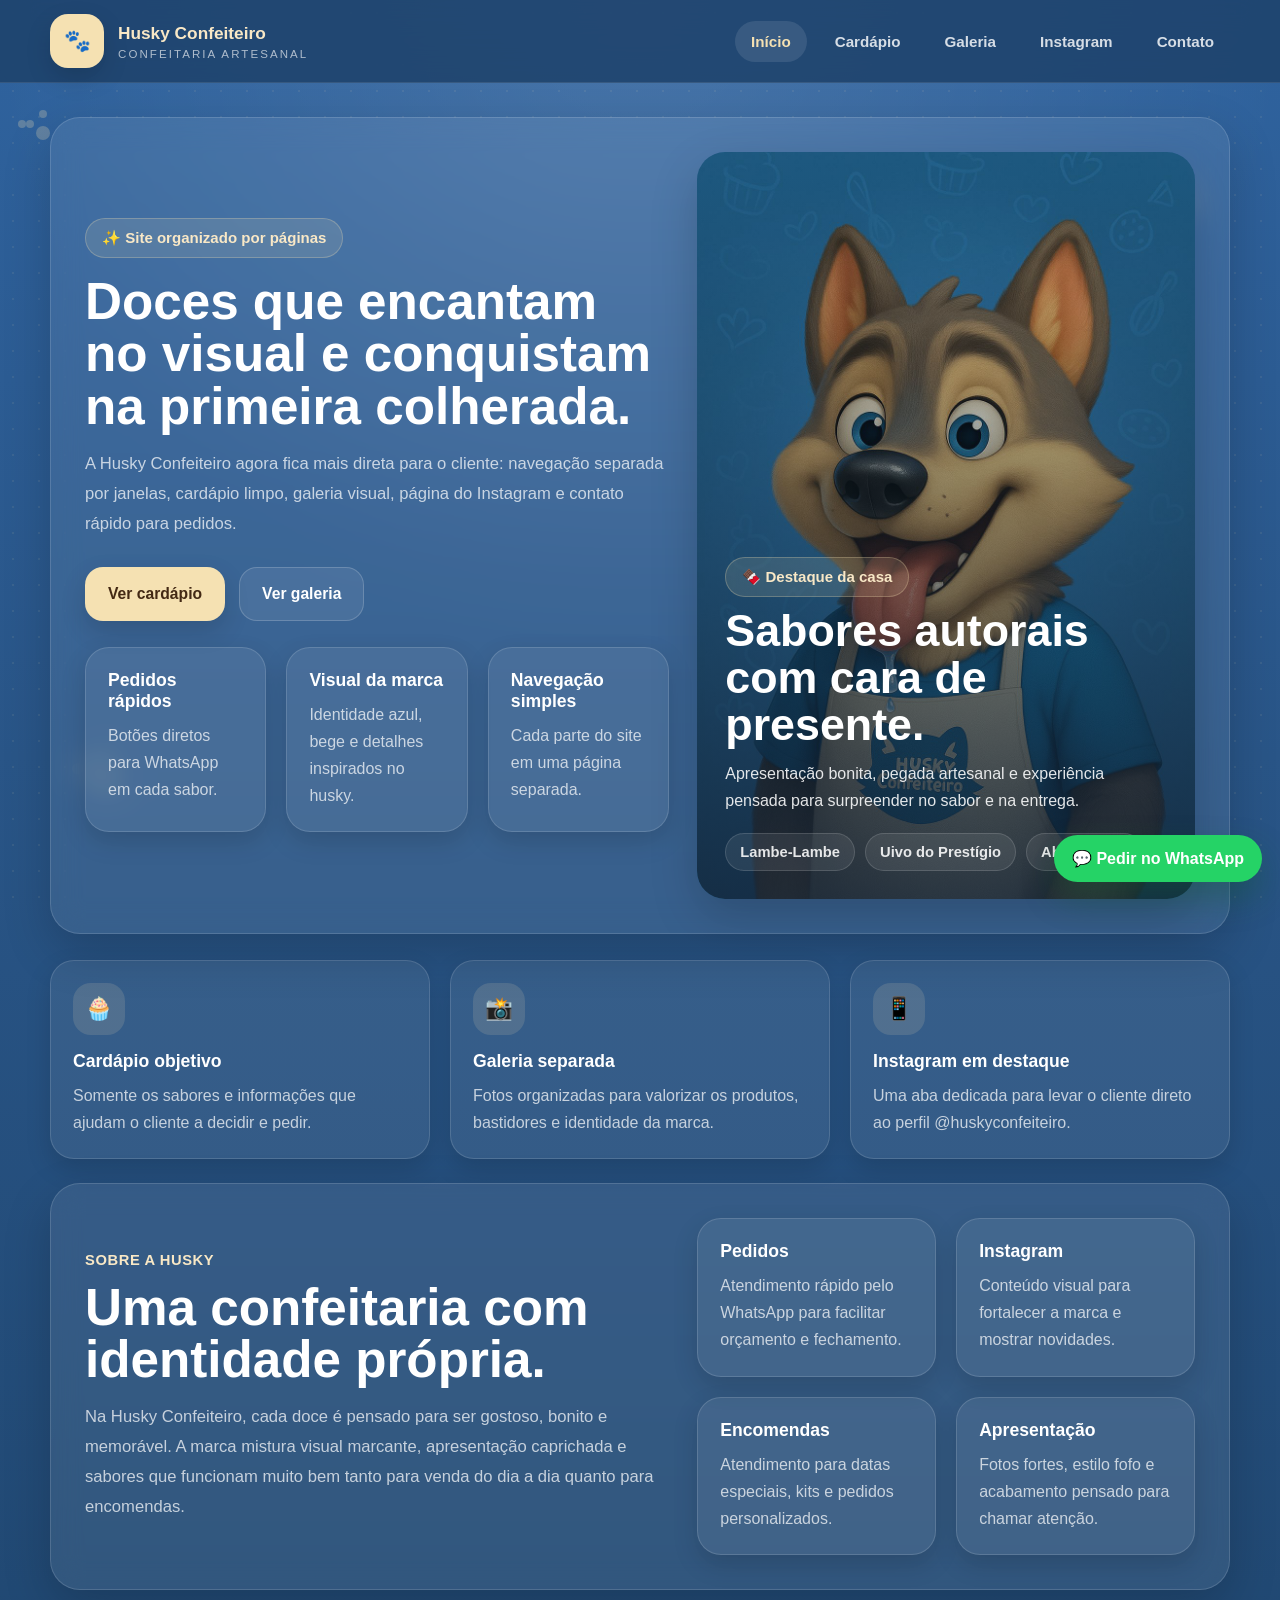
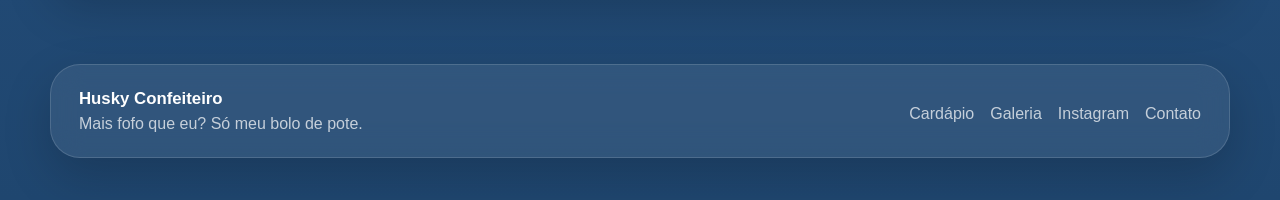
==== commit 87f106be: "Add files via upload" ====
--- a/index.html
+++ b/index.html
@@ -1,657 +1,168 @@
-<!DOCTYPE html>
-<html lang="pt-BR">
-<head>
-  <meta charset="UTF-8" />
-  <meta name="viewport" content="width=device-width, initial-scale=1.0" />
-  <title>Husky Confeiteiro</title>
-  <meta name="description" content="Husky Confeiteiro - bolos de pote artesanais, encomendas, eventos e sabores irresistíveis." />
-  <link rel="stylesheet" href="style.css" />
-</head>
-<body>
-  <div class="page-bg">
-    <div class="pattern"></div>
-    <div class="paw paw-1"><span></span></div>
-    <div class="paw paw-2"><span></span></div>
-    <div class="paw paw-3"><span></span></div>
-  </div>
-
-  <a
-    class="whatsapp-float"
-    href="https://wa.me/5511988456865?text=Ol%C3%A1%2C%20gostaria%20de%20fazer%20um%20pedido%20na%20Husky%20Confeiteiro."
-    target="_blank"
-    rel="noreferrer"
-  >
-    💬 Pedir no WhatsApp
-  </a>
-
-  <header>
-    <div class="container header-inner">
-      <a href="#inicio" class="brand">
-        <div class="brand-mark">🧁</div>
-        <div class="brand-text">
-          <strong>Husky Confeiteiro</strong>
-          <span>Confeitaria artesanal</span>
-        </div>
-      </a>
-
-      <button class="menu-toggle" id="menuToggle" aria-label="Abrir menu">☰</button>
-
-      <nav class="nav" id="siteNav">
-        <a href="#inicio">Início</a>
-        <a href="#sobre">Sobre</a>
-        <a href="#cardapio">Cardápio</a>
-        <a href="#eventos">Eventos</a>
-        <a href="#avaliacoes">Avaliações</a>
-        <a href="#galeria">Galeria</a>
-        <a href="#faq">FAQ</a>
-        <a href="#contato">Contato</a>
-      </nav>
-    </div>
-  </header>
-
-  <main>
-    <section class="hero" id="inicio">
-      <div class="container hero-grid">
-        <div>
-          <div class="pill">⭐ Site completo para encantar e vender</div>
-
-          <h1>
-            A confeitaria mais <span>fofa, marcante e irresistível</span> do seu feed.
-          </h1>
-
-          <p>
-            Uma página pensada para apresentar a Husky Confeiteiro com identidade forte, sabores irresistíveis,
-            área de eventos, cardápio, contato rápido, avaliações e botões que realmente ajudam a converter visitantes em pedidos.
-          </p>
-
-          <div class="hero-actions">
-            <a class="btn btn-primary" href="#cardapio">Ver cardápio</a>
-            <a class="btn btn-secondary" href="#contato">Fazer orçamento</a>
-          </div>
-
-          <div class="hero-stats">
-            <div class="stat-card">
-              <strong>100%</strong>
-              <span>Responsivo</span>
-            </div>
-            <div class="stat-card">
-              <strong>+4</strong>
-              <span>Seções de venda</span>
-            </div>
-            <div class="stat-card">
-              <strong>CTA</strong>
-              <span>WhatsApp fixo</span>
-            </div>
-            <div class="stat-card">
-              <strong>Google</strong>
-              <span>Área de reviews</span>
-            </div>
-          </div>
-        </div>
-
-        <div class="hero-visual">
-          <div class="glow glow-one"></div>
-          <div class="glow glow-two"></div>
-
-          <div class="hero-card">
-            <div class="hero-card-inner">
-              <div class="hero-card-top">
-                <div>
-                  <small>Boas-vindas</small>
-                  <strong>Husky Confeiteiro</strong>
-                </div>
-                <div class="hero-badge">Sabor da semana</div>
-              </div>
-
-              <div class="hero-card-grid">
-                <div class="showcase-panel">
-                  <div class="showcase-panel-inner">
-                    <img src="hero/boas-vindas-principal.jpg" alt="Foto principal da Husky Confeiteiro" />
-                    <small>Destaque visual</small>
-                    <h3>Pote que chama atenção antes mesmo da primeira colherada.</h3>
-                    <p>
-                      Espaço ideal para a melhor foto do produto, slogan da marca e chamada principal de compra.
-                    </p>
-
-                    <div class="featured-mini">
-                      <div>
-                        <span>Campanha ativa</span>
-                        <strong>Abana-Rabo</strong>
-                        <p>Chocolate + maracujá com visual premium</p>
-                      </div>
-                      <img src="hero/sabor-da-semana.jpg" alt="Abana-Rabo" />
-                    </div>
-                  </div>
-                </div>
-
-                <div class="aside-stack">
-                  <div class="review-box">
-                    <small>Prova social</small>
-                    <div class="stars">★★★★★</div>
-                    <p>“Identidade linda, entrega caprichada e sabor acima da expectativa.”</p>
-                  </div>
-
-                  <div class="floating-box">
-                    <strong>Botão flutuante de pedido</strong>
-                    <p>Pedido rápido por WhatsApp com mensagem pronta, sem dificultar a jornada do cliente.</p>
-                  </div>
-                </div>
-              </div>
-            </div>
-          </div>
-        </div>
-      </div>
-    </section>
-
-    <section class="section">
-      <div class="container highlights-grid">
-        <div class="glass-card highlight-card">
-          <div class="icon-badge">🍰</div>
-          <h3>Bolos de pote assinados</h3>
-          <p>Sabores com nomes próprios, aparência marcante e apresentação pronta para vender mais no digital.</p>
-        </div>
-
-        <div class="glass-card highlight-card">
-          <div class="icon-badge">🎉</div>
-          <h3>Eventos e encomendas</h3>
-          <p>Opção ideal para aniversários, lembranças corporativas, mesas doces e ações promocionais.</p>
-        </div>
-
-        <div class="glass-card highlight-card">
-          <div class="icon-badge">🚚</div>
-          <h3>Pedidos rápidos</h3>
-          <p>Estruture pedidos por WhatsApp, Instagram e retirada com um fluxo simples e profissional.</p>
-        </div>
-
-        <div class="glass-card highlight-card">
-          <div class="icon-badge">💙</div>
-          <h3>Marca memorável</h3>
-          <p>Mascote forte, paleta própria e identidade visual que ajuda a confeitaria a ser lembrada.</p>
-        </div>
-      </div>
-    </section>
-
-    <section class="section" id="sobre">
-      <div class="container about-grid">
-        <div class="glass-card about-card-wrap">
-          <div class="about-cards">
-            <div class="about-card light">
-              <small>A identidade</small>
-              <h3>Marca fofa, forte e memorável.</h3>
-              <p>A página segue a linguagem da marca: azul principal, bege cremoso, marrom chocolate e elementos inspirados no mascote.</p>
-            </div>
-
-            <div class="about-card dark">
-              <small>Objetivo do site</small>
-              <h3>Encantar, gerar desejo e facilitar o pedido.</h3>
-              <p>Tudo é construído para transformar visita em contato, orçamento ou compra.</p>
-            </div>
-
-            <div class="about-card white">
-              <small>Pronto para crescer</small>
-              <p>
-                O projeto pode evoluir com catálogo completo, integração com Instagram, galeria de clientes, sabores sazonais,
-                área de combos e campanhas especiais para datas como Páscoa, Dia das Mães, Natal e festas infantis.
-              </p>
-            </div>
-          </div>
-        </div>
-
-        <div class="about-copy">
-          <div class="section-title">
-            <div class="eyebrow">✨ Sobre a confeitaria</div>
-            <h2>Uma presença digital tão bonita quanto seus doces.</h2>
-            <p>
-              Aqui entra a história da marca, a proposta da confeitaria e os diferenciais que tornam a experiência única.
-              O texto abaixo já serve como base para a seção oficial do site.
-            </p>
-          </div>
-
-          <div class="about-text-box">
-            <p>
-              Na <strong>Husky Confeiteiro</strong>, cada doce é pensado para surpreender no sabor, no visual e na experiência.
-              A marca une carisma, identidade própria e receitas que valorizam cremosidade, textura e apresentação.
-              O resultado é uma confeitaria perfeita para quem busca um produto gostoso, fotogênico e marcante.
-            </p>
-          </div>
-        </div>
-      </div>
-    </section>
-
-    <section class="section" id="cardapio">
-      <div class="container">
-        <div class="section-title">
-          <div class="eyebrow">🍫 Cardápio</div>
-          <h2>Sabores que vendem pela foto e fidelizam pela colherada.</h2>
-          <p>
-            Seção ideal para mostrar seus potes com foto, descrição, tamanho, valor e botão de pedido individual.
-          </p>
-        </div>
-
-        <div class="menu-grid">
-          <article class="glass-card menu-card">
-            <div class="menu-card-inner">
-              <div class="menu-image-wrap">
-                <div class="menu-image">
-                  <img src="produtos/lambe-lambe.jpg" alt="Lambe-Lambe de Brigadeiro" />
-                  <div class="menu-tag">Mais pedido</div>
-                  <div class="menu-overlay">
-                    <small>Foto do produto</small>
-                    <strong>Lambe-Lambe de Brigadeiro</strong>
-                  </div>
-                </div>
-              </div>
-              <div class="menu-content">
-                <h3>Lambe-Lambe de Brigadeiro</h3>
-                <p>Camadas de bolo de chocolate com brigadeiro cremoso e finalização intensa de chocolate.</p>
-                <div class="menu-pills">
-                  <span>Tamanho individual</span>
-                  <span>Perfeito para delivery</span>
-                  <span>Visual premium</span>
-                </div>
-                <div class="menu-footer">
-                  <div class="menu-price">
-                    <span>Preço</span>
-                    <strong>R$18,00</strong>
-                  </div>
-                  <a
-                    class="btn btn-primary"
-                    target="_blank"
-                    rel="noreferrer"
-                    href="https://wa.me/5511988456865?text=Ol%C3%A1%20gostaria%20de%20pedir%20um%20lambe%20lambe%20brigadeiro%20de%20R%2418%2C00%20reais."
-                  >
-                    Pedir este sabor
-                  </a>
-                </div>
-              </div>
-            </div>
-          </article>
-
-          <article class="glass-card menu-card">
-            <div class="menu-card-inner">
-              <div class="menu-image-wrap">
-                <div class="menu-image">
-                  <img src="produtos/uivo-prestigio.jpg" alt="Uivo do Prestígio" />
-                  <div class="menu-tag">Clássico da casa</div>
-                  <div class="menu-overlay">
-                    <small>Foto do produto</small>
-                    <strong>Uivo do Prestígio</strong>
-                  </div>
-                </div>
-              </div>
-              <div class="menu-content">
-                <h3>Uivo do Prestígio</h3>
-                <p>Chocolate com recheio de coco cremoso em camadas generosas para quem ama contraste e textura.</p>
-                <div class="menu-pills">
-                  <span>Tamanho individual</span>
-                  <span>Perfeito para delivery</span>
-                  <span>Visual premium</span>
-                </div>
-                <div class="menu-footer">
-                  <div class="menu-price">
-                    <span>Preço</span>
-                    <strong>R$18,00</strong>
-                  </div>
-                  <a
-                    class="btn btn-primary"
-                    target="_blank"
-                    rel="noreferrer"
-                    href="https://wa.me/5511988456865?text=Ol%C3%A1%20gostaria%20de%20pedir%20um%20uivo%20do%20prest%C3%ADgio%20de%20R%2418%2C00%20reais."
-                  >
-                    Pedir este sabor
-                  </a>
-                </div>
-              </div>
-            </div>
-          </article>
-
-          <article class="glass-card menu-card">
-            <div class="menu-card-inner">
-              <div class="menu-image-wrap">
-                <div class="menu-image">
-                  <img src="produtos/abana-rabo.jpg" alt="Abana-Rabo" />
-                  <div class="menu-tag">Sabor especial</div>
-                  <div class="menu-overlay">
-                    <small>Foto do produto</small>
-                    <strong>Abana-Rabo</strong>
-                  </div>
-                </div>
-              </div>
-              <div class="menu-content">
-                <h3>Abana-Rabo</h3>
-                <p>Brigadeiro com creme de maracujá para um equilíbrio marcante entre doce e azedinho.</p>
-                <div class="menu-pills">
-                  <span>Tamanho individual</span>
-                  <span>Perfeito para delivery</span>
-                  <span>Visual premium</span>
-                </div>
-                <div class="menu-footer">
-                  <div class="menu-price">
-                    <span>Preço</span>
-                    <strong>R$18,00</strong>
-                  </div>
-                  <a
-                    class="btn btn-primary"
-                    target="_blank"
-                    rel="noreferrer"
-                    href="https://wa.me/5511988456865?text=Ol%C3%A1%20gostaria%20de%20pedir%20um%20abana%20rabo%20de%20R%2418%2C00%20reais."
-                  >
-                    Pedir este sabor
-                  </a>
-                </div>
-              </div>
-            </div>
-          </article>
-
-          <article class="glass-card menu-card">
-            <div class="menu-card-inner">
-              <div class="menu-image-wrap">
-                <div class="menu-image">
-                  <img src="produtos/pata-crocante.jpg" alt="Pata Crocante" />
-                  <div class="menu-tag">Queridinho do Insta</div>
-                  <div class="menu-overlay">
-                    <small>Foto do produto</small>
-                    <strong>Pata Crocante</strong>
-                  </div>
-                </div>
-              </div>
-              <div class="menu-content">
-                <h3>Pata Crocante</h3>
-                <p>Creme de leite ninho com crocância de Oreo em um pote bonito, cremoso e viciante.</p>
-                <div class="menu-pills">
-                  <span>Tamanho individual</span>
-                  <span>Perfeito para delivery</span>
-                  <span>Visual premium</span>
-                </div>
-                <div class="menu-footer">
-                  <div class="menu-price">
-                    <span>Preço</span>
-                    <strong>R$18,00</strong>
-                  </div>
-                  <a
-                    class="btn btn-primary"
-                    target="_blank"
-                    rel="noreferrer"
-                    href="https://wa.me/5511988456865?text=Ol%C3%A1%20gostaria%20de%20pedir%20um%20pata%20crocante%20de%20R%2418%2C00%20reais."
-                  >
-                    Pedir este sabor
-                  </a>
-                </div>
-              </div>
-            </div>
-          </article>
-        </div>
-      </div>
-    </section>
-
-    <section class="section">
-      <div class="container campaign-grid">
-        <div class="campaign-card">
-          <small>Sabor da semana / campanha</small>
-          <h3>Área especial para lançamento, votação ou edição limitada.</h3>
-          <p>
-            Ideal para usar posts como “qual o próximo sabor?”, “edição de Páscoa”, “combo do mês” ou “últimas unidades”.
-            Essa seção ajuda muito a manter a página viva e sempre atualizada.
-          </p>
-        </div>
-
-        <div class="campaign-image">
-          <img src="campanhas/sabor-da-semana.jpg" alt="Campanha sabor da semana da Husky Confeiteiro" />
-        </div>
-      </div>
-    </section>
-
-    <section class="section" id="eventos">
-      <div class="container event-grid">
-        <div>
-          <div class="section-title">
-            <div class="eyebrow">🎊 Eventos e encomendas</div>
-            <h2>Sua confeitaria pronta para vender também em ocasiões especiais.</h2>
-            <p>Além do cardápio tradicional, o site pode ter uma área exclusiva para eventos, empresas e encomendas personalizadas.</p>
-          </div>
-
-          <div class="glass-card" style="padding: 28px;">
-            <div class="events-grid">
-              <div class="event-chip">Aniversários e festas</div>
-              <div class="event-chip">Lembrancinhas personalizadas</div>
-              <div class="event-chip">Eventos de empresa</div>
-              <div class="event-chip">Caixas presenteáveis</div>
-              <div class="event-chip">Mini degustações</div>
-              <div class="event-chip">Sabores sazonais para datas especiais</div>
-            </div>
-          </div>
-        </div>
-
-        <div class="event-quote">
-          <small>Formato de captação</small>
-          <h3>Peça um orçamento para o seu evento</h3>
-          <p>
-            O site pode exibir quantidade estimada de potes, sugestões por tipo de ocasião, prazo mínimo e botão direto para atendimento.
-          </p>
-
-          <div class="event-form-mock">
-            <div>Nome do evento</div>
-            <div>Data e quantidade de convidados</div>
-            <div>Sabores desejados</div>
-            <div>Retirada ou entrega</div>
-          </div>
-
-          <a
-            class="btn btn-primary"
-            target="_blank"
-            rel="noreferrer"
-            href="https://wa.me/5511988456865?text=Ol%C3%A1%2C%20gostaria%20de%20solicitar%20um%20or%C3%A7amento%20para%20evento%20na%20Husky%20Confeiteiro."
-            style="margin-top: 22px;"
-          >
-            Solicitar orçamento
-          </a>
-        </div>
-      </div>
-    </section>
-
-    <section class="section" id="avaliacoes">
-      <div class="container">
-        <div class="section-title">
-          <div class="eyebrow">⭐ Opiniões no Google</div>
-          <h2>Prova social para aumentar confiança e fechamento.</h2>
-          <p>Área pensada para mostrar suas avaliações reais, estrelas, depoimentos e um botão para o cliente abrir seu perfil no Google.</p>
-        </div>
-
-        <div class="reviews-grid">
-          <div class="glass-card review-card">
-            <div class="stars">★★★★★</div>
-            <p>“O visual já chama atenção, mas o sabor é o que realmente conquista. Chegou lindo e muito fresco.”</p>
-            <strong>Mariana A.</strong>
-          </div>
-
-          <div class="glass-card review-card">
-            <div class="stars">★★★★★</div>
-            <p>“Pedi para um evento em família e todo mundo perguntou de onde era. Atendimento rápido e capricho absurdo.”</p>
-            <strong>Caio R.</strong>
-          </div>
-
-          <div class="glass-card review-card">
-            <div class="stars">★★★★★</div>
-            <p>“A identidade da marca é fofa e profissional ao mesmo tempo. O de maracujá com chocolate virou meu favorito.”</p>
-            <strong>Bianca S.</strong>
-          </div>
-        </div>
-
-        <div class="reviews-cta">
-          <a class="btn btn-primary" href="#contato">Ver perfil no Google</a>
-        </div>
-      </div>
-    </section>
-
-    <section class="section" id="galeria">
-      <div class="container">
-        <div class="section-title">
-          <div class="eyebrow">📸 Galeria e branding</div>
-          <h2>Espaço para fotos reais, bastidores, produtos e identidade visual.</h2>
-          <p>Como você já tem material visual forte, a página pode usar uma galeria viva com fotos dos potes, artes da marca, mascote e campanhas sazonais.</p>
-        </div>
-
-        <div class="gallery-grid">
-          <div class="glass-card gallery-card dark">
-            <div class="gallery-media">
-              <img src="galeria/hero-produto.jpg" alt="Foto hero do produto" />
-              <div class="gallery-label"><span>Foto hero do produto</span></div>
-            </div>
-          </div>
-
-          <div class="glass-card gallery-card light">
-            <div class="gallery-media">
-              <img src="galeria/campanha-semana.jpg" alt="Campanha sabor da semana" />
-              <div class="gallery-label"><span>Campanha sabor da semana</span></div>
-            </div>
-          </div>
-
-          <div class="glass-card gallery-card dark">
-            <div class="gallery-media">
-              <img src="galeria/mascote-identidade.jpg" alt="Mascote e identidade" />
-              <div class="gallery-label"><span>Mascote e identidade</span></div>
-            </div>
-          </div>
-
-          <div class="glass-card gallery-card light">
-            <div class="gallery-media">
-              <img src="galeria/bastidores-producao.jpg" alt="Bastidores e produção" />
-              <div class="gallery-label"><span>Bastidores / produção</span></div>
-            </div>
-          </div>
-        </div>
-      </div>
-    </section>
-
-    <section class="section">
-      <div class="container scope-card">
-        <small>Tudo que essa página pode ter</small>
-        <h3>Escopo completo para um site bonito, estratégico e pronto para vender mais.</h3>
-
-        <div class="scope-grid">
-          <div class="scope-item">Boas-vindas / hero</div>
-          <div class="scope-item">Sobre a marca</div>
-          <div class="scope-item">Cardápio com sabores</div>
-          <div class="scope-item">Sabor da semana</div>
-          <div class="scope-item">Eventos e encomendas</div>
-          <div class="scope-item">Depoimentos Google</div>
-          <div class="scope-item">Galeria de fotos</div>
-          <div class="scope-item">FAQ</div>
-          <div class="scope-item">Contato</div>
-          <div class="scope-item">Botão flutuante</div>
-        </div>
-      </div>
-    </section>
-
-    <section class="section" id="faq">
-      <div class="container">
-        <div class="section-title">
-          <div class="eyebrow">❓ Perguntas frequentes</div>
-          <h2>Tudo pronto para tirar dúvidas e agilizar pedidos.</h2>
-          <p>Essa seção ajuda a reduzir mensagens repetidas e melhora a experiência de quem está navegando.</p>
-        </div>
-
-        <div class="faq-grid">
-          <div class="glass-card faq-card">
-            <h3>Vocês fazem encomendas para eventos?</h3>
-            <p>Sim. O site já está preparado para divulgar combos, quantidades mínimas, antecedência e orçamento pelo WhatsApp.</p>
-          </div>
-
-          <div class="glass-card faq-card">
-            <h3>Posso destacar sabores da semana?</h3>
-            <p>Sim. A página possui área de destaque para campanhas sazonais, lançamentos e edição limitada.</p>
-          </div>
-
-          <div class="glass-card faq-card">
-            <h3>Tem espaço para avaliações do Google?</h3>
-            <p>Sim. A seção de depoimentos pode ser alimentada com avaliações reais e botão para abrir o perfil no Google.</p>
-          </div>
-
-          <div class="glass-card faq-card">
-            <h3>O site funciona no celular?</h3>
-            <p>Sim. O layout foi pensado para mobile, com navegação leve, botões grandes e WhatsApp fixo.</p>
-          </div>
-        </div>
-      </div>
-    </section>
-
-    <section class="section" id="contato">
-      <div class="container contact-grid">
-        <div class="contact-panel">
-          <small>Contato</small>
-          <h2>Vamos transformar visita em pedido.</h2>
-          <p>
-            Aqui entram seus canais oficiais, horário de atendimento, endereço de retirada, links sociais e botão para orçamento.
-          </p>
-
-          <div class="contact-meta">
-            <div>📞 <span>(11) 98845-6865</span></div>
-            <div>📷 <span>@huskyconfeiteiro</span></div>
-            <div>⏰ <span>Horário de atendimento: personalize aqui</span></div>
-            <div>📍 <span>Endereço / retirada / região de entrega</span></div>
-          </div>
-        </div>
-
-        <div class="glass-card contact-form-card">
-          <form class="contact-form" id="contactForm">
-            <div class="field">
-              <label for="name">Seu nome</label>
-              <input id="name" name="name" type="text" placeholder="Digite seu nome" />
-            </div>
-
-            <div class="field">
-              <label for="whatsapp">WhatsApp</label>
-              <input id="whatsapp" name="whatsapp" type="text" placeholder="(11) 99999-9999" />
-            </div>
-
-            <div class="field">
-              <label for="orderType">Tipo de pedido</label>
-              <input id="orderType" name="orderType" type="text" placeholder="Ex: individual, festa, evento" />
-            </div>
-
-            <div class="field">
-              <label for="date">Data desejada</label>
-              <input id="date" name="date" type="text" placeholder="Ex: sábado à tarde" />
-            </div>
-
-            <div class="field field-full">
-              <label for="details">Escreva o sabor, quantidade, ocasião e detalhes</label>
-              <textarea id="details" name="details" rows="5" placeholder="Ex: 10 lambe-lambe, 6 abana-rabo, aniversário, retirada no local..."></textarea>
-            </div>
-
-            <div class="contact-actions">
-              <a class="btn btn-whatsapp" id="whatsContactBtn" target="_blank" rel="noreferrer" href="https://wa.me/5511988456865?text=Ol%C3%A1%2C%20gostaria%20de%20fazer%20um%20pedido%20na%20Husky%20Confeiteiro.">
-                Chamar no WhatsApp
-              </a>
-              <a class="btn btn-secondary" target="_blank" rel="noreferrer" href="https://instagram.com/huskyconfeiteiro">
-                Abrir Instagram
-              </a>
-            </div>
-
-            <div class="contact-note">
-              Preencha os campos acima e o botão do WhatsApp já abre com sua mensagem pronta.
-            </div>
-          </form>
-        </div>
-      </div>
-    </section>
-  </main>
-
-  <footer>
-    <div class="container footer-inner">
-      <div class="footer-brand">
-        <strong>Husky Confeiteiro</strong>
-        <span>Mais fofo que eu? Só meu bolo de pote.</span>
-      </div>
-
-      <div class="footer-nav">
-        <a href="#cardapio">Cardápio</a>
-        <a href="#eventos">Eventos</a>
-        <a href="#avaliacoes">Avaliações</a>
-        <a href="#contato">Contato</a>
-      </div>
-    </div>
-  </footer>
-  <script src="script.js"></script>
-</body>
-</html>
+<!DOCTYPE html>
+<html lang="pt-BR">
+<head>
+  <meta charset="UTF-8" />
+  <meta name="viewport" content="width=device-width, initial-scale=1.0" />
+  <title>Husky Confeiteiro | Início</title>
+  <meta name="description" content="Husky Confeiteiro: bolos de pote artesanais, sabores autorais e pedidos rápidos pelo WhatsApp." />
+  <link rel="stylesheet" href="style.css" />
+</head>
+<body data-page="inicio">
+  <div class="page-bg">
+    <div class="pattern"></div>
+    <div class="paw paw-1"><span></span></div>
+    <div class="paw paw-2"><span></span></div>
+    <div class="paw paw-3"><span></span></div>
+  </div>
+
+  <a class="whatsapp-float" href="https://wa.me/5511988456865?text=Olá%2C%20gostaria%20de%20fazer%20um%20pedido%20na%20Husky%20Confeiteiro." target="_blank" rel="noreferrer">
+    💬 Pedir no WhatsApp
+  </a>
+
+  <header>
+    <div class="container header-inner">
+      <a href="index.html" class="brand">
+        <div class="brand-mark">🐾</div>
+        <div class="brand-text">
+          <strong>Husky Confeiteiro</strong>
+          <span>Confeitaria artesanal</span>
+        </div>
+      </a>
+
+      <button class="menu-toggle" id="menuToggle" aria-label="Abrir menu">☰</button>
+
+      <nav class="nav" id="siteNav">
+        <a href="index.html" data-page-link="inicio">Início</a>
+        <a href="cardapio.html" data-page-link="cardapio">Cardápio</a>
+        <a href="galeria.html" data-page-link="galeria">Galeria</a>
+        <a href="instagram.html" data-page-link="instagram">Instagram</a>
+        <a href="contato.html" data-page-link="contato">Contato</a>
+      </nav>
+    </div>
+  </header>
+
+  <main class="page-shell">
+    <div class="container">
+      <section class="glass-card window hero-grid">
+        <div class="hero-copy">
+          <div class="badge">✨ Site organizado por páginas</div>
+          <div class="section-title" style="margin-top:18px; margin-bottom:0;">
+            <h1>Doces que encantam no visual e conquistam na primeira colherada.</h1>
+            <p>
+              A Husky Confeiteiro agora fica mais direta para o cliente: navegação separada por janelas,
+              cardápio limpo, galeria visual, página do Instagram e contato rápido para pedidos.
+            </p>
+          </div>
+
+          <div class="hero-actions">
+            <a class="btn btn-primary" href="cardapio.html">Ver cardápio</a>
+            <a class="btn btn-secondary" href="galeria.html">Ver galeria</a>
+          </div>
+
+          <div class="stats-grid">
+            <div class="stat-card">
+              <strong>Pedidos rápidos</strong>
+              <p>Botões diretos para WhatsApp em cada sabor.</p>
+            </div>
+            <div class="stat-card">
+              <strong>Visual da marca</strong>
+              <p>Identidade azul, bege e detalhes inspirados no husky.</p>
+            </div>
+            <div class="stat-card">
+              <strong>Navegação simples</strong>
+              <p>Cada parte do site em uma página separada.</p>
+            </div>
+          </div>
+        </div>
+
+        <div class="showcase">
+          <img src="hero/boas-vindas-principal.jpg" alt="Destaque da Husky Confeiteiro" />
+          <div class="showcase-content">
+            <div class="badge">🍫 Destaque da casa</div>
+            <h2>Sabores autorais com cara de presente.</h2>
+            <p>
+              Apresentação bonita, pegada artesanal e experiência pensada para surpreender no sabor e na entrega.
+            </p>
+            <div class="pill-list">
+              <span>Lambe-Lambe</span>
+              <span>Uivo do Prestígio</span>
+              <span>Abana-Rabo</span>
+            </div>
+          </div>
+        </div>
+      </section>
+
+      <section class="quick-grid featured-products">
+        <article class="feature-card">
+          <div class="feature-icon">🧁</div>
+          <strong>Cardápio objetivo</strong>
+          <p>Somente os sabores e informações que ajudam o cliente a decidir e pedir.</p>
+        </article>
+
+        <article class="feature-card">
+          <div class="feature-icon">📸</div>
+          <strong>Galeria separada</strong>
+          <p>Fotos organizadas para valorizar os produtos, bastidores e identidade da marca.</p>
+        </article>
+
+        <article class="feature-card">
+          <div class="feature-icon">📱</div>
+          <strong>Instagram em destaque</strong>
+          <p>Uma aba dedicada para levar o cliente direto ao perfil @huskyconfeiteiro.</p>
+        </article>
+      </section>
+
+      <section class="glass-card window" style="margin-top: 24px;">
+        <div class="two-col">
+          <div class="copy-block">
+            <div class="section-title" style="margin-bottom:0;">
+              <div class="eyebrow">Sobre a Husky</div>
+              <h2>Uma confeitaria com identidade própria.</h2>
+              <p>
+                Na Husky Confeiteiro, cada doce é pensado para ser gostoso, bonito e memorável.
+                A marca mistura visual marcante, apresentação caprichada e sabores que funcionam muito bem tanto para venda do dia a dia quanto para encomendas.
+              </p>
+            </div>
+          </div>
+
+          <div class="info-grid">
+            <div class="info-card">
+              <strong>Pedidos</strong>
+              <p>Atendimento rápido pelo WhatsApp para facilitar orçamento e fechamento.</p>
+            </div>
+            <div class="info-card">
+              <strong>Instagram</strong>
+              <p>Conteúdo visual para fortalecer a marca e mostrar novidades.</p>
+            </div>
+            <div class="info-card">
+              <strong>Encomendas</strong>
+              <p>Atendimento para datas especiais, kits e pedidos personalizados.</p>
+            </div>
+            <div class="info-card">
+              <strong>Apresentação</strong>
+              <p>Fotos fortes, estilo fofo e acabamento pensado para chamar atenção.</p>
+            </div>
+          </div>
+        </div>
+      </section>
+    </div>
+  </main>
+
+  <footer>
+    <div class="container glass-card footer-inner">
+      <div class="footer-brand">
+        <strong>Husky Confeiteiro</strong>
+        <span>Mais fofo que eu? Só meu bolo de pote.</span>
+      </div>
+      <div class="footer-nav">
+        <a href="cardapio.html">Cardápio</a>
+        <a href="galeria.html">Galeria</a>
+        <a href="instagram.html">Instagram</a>
+        <a href="contato.html">Contato</a>
+      </div>
+    </div>
+  </footer>
+
+  <script src="script.js"></script>
+</body>
+</html>
--- a/style.css
+++ b/style.css
@@ -1,1413 +1,1027 @@
-:root {
-  --blue-950: #1f466f;
-  --blue-900: #295587;
-  --blue-850: #2b5a90;
-  --blue-800: #2f639f;
-  --blue-700: #3a73b3;
-  --cream: #f5e1b2;
-  --cream-soft: #fff4dd;
-  --cream-strong: #efdcb0;
-  --brown-950: #432914;
-  --brown-900: #5c3414;
-  --brown-800: #7a4a1b;
-  --white: #ffffff;
-  --text-light: rgba(255, 255, 255, 0.82);
-  --text-soft: rgba(255, 255, 255, 0.68);
-  --border-soft: rgba(255, 255, 255, 0.15);
-  --glass: rgba(255, 255, 255, 0.08);
-  --glass-strong: rgba(255, 255, 255, 0.12);
-  --shadow: 0 20px 50px rgba(0, 0, 0, 0.18);
-  --shadow-soft: 0 12px 30px rgba(0, 0, 0, 0.14);
-  --radius-xl: 32px;
-  --radius-lg: 24px;
-  --radius-md: 18px;
-  --radius-sm: 14px;
-  --max-width: 1200px;
-}
-
-* {
-  margin: 0;
-  padding: 0;
-  box-sizing: border-box;
-}
-
-html {
-  scroll-behavior: smooth;
-}
-
-body {
-  font-family: Arial, Helvetica, sans-serif;
-  background:
-    radial-gradient(circle at top, rgba(255, 255, 255, 0.12), transparent 35%),
-    linear-gradient(180deg, var(--blue-800) 0%, var(--blue-900) 42%, var(--blue-950) 100%);
-  color: var(--brown-950);
-  min-height: 100vh;
-  overflow-x: hidden;
-}
-
-a {
-  color: inherit;
-  text-decoration: none;
-}
-
-img {
-  width: 100%;
-  display: block;
-}
-
-button,
-input,
-textarea {
-  font: inherit;
-}
-
-ul {
-  list-style: none;
-}
-
-.page-bg {
-  position: fixed;
-  inset: 0;
-  z-index: -1;
-  pointer-events: none;
-  overflow: hidden;
-}
-
-.pattern {
-  position: absolute;
-  inset: 0;
-  opacity: 0.08;
-  background-image: radial-gradient(var(--cream) 1.2px, transparent 1.2px);
-  background-size: 28px 28px;
-}
-
-.paw {
-  position: absolute;
-  width: 34px;
-  height: 34px;
-  opacity: 0.25;
-}
-
-.paw::before,
-.paw::after,
-.paw span::before,
-.paw span::after,
-.paw span {
-  content: "";
-  position: absolute;
-  background: var(--cream);
-  border-radius: 999px;
-}
-
-.paw::before {
-  width: 8px;
-  height: 8px;
-  left: 13px;
-  top: 0;
-}
-
-.paw::after {
-  width: 8px;
-  height: 8px;
-  left: 0;
-  top: 10px;
-}
-
-.paw span::before {
-  width: 8px;
-  height: 8px;
-  right: 0;
-  top: 10px;
-}
-
-.paw span::after {
-  width: 14px;
-  height: 14px;
-  left: 10px;
-  top: 16px;
-}
-
-.paw-1 {
-  top: 120px;
-  left: 24px;
-}
-
-.paw-2 {
-  top: 180px;
-  right: 90px;
-  transform: scale(1.2);
-}
-
-.paw-3 {
-  bottom: 120px;
-  left: 70px;
-  transform: scale(1.45);
-}
-
-.container {
-  width: min(calc(100% - 32px), var(--max-width));
-  margin: 0 auto;
-}
-
-.section {
-  padding: 88px 0;
-}
-
-.section-title {
-  max-width: 760px;
-  margin: 0 auto 48px;
-  text-align: center;
-  color: var(--white);
-}
-
-.section-title .eyebrow {
-  display: inline-flex;
-  align-items: center;
-  gap: 8px;
-  padding: 10px 18px;
-  border-radius: 999px;
-  border: 1px solid rgba(255, 255, 255, 0.2);
-  background: rgba(255, 255, 255, 0.08);
-  color: #f9e8c6;
-  font-size: 0.95rem;
-  font-weight: 700;
-  margin-bottom: 16px;
-  backdrop-filter: blur(12px);
-}
-
-.section-title h2 {
-  font-size: clamp(2rem, 4vw, 3.4rem);
-  line-height: 1.05;
-  font-weight: 900;
-}
-
-.section-title p {
-  margin-top: 16px;
-  color: var(--text-soft);
-  font-size: 1.05rem;
-  line-height: 1.8;
-}
-
-.glass-card {
-  border: 1px solid var(--border-soft);
-  background: var(--glass);
-  backdrop-filter: blur(14px);
-  border-radius: var(--radius-xl);
-  box-shadow: var(--shadow);
-}
-
-.btn {
-  display: inline-flex;
-  align-items: center;
-  justify-content: center;
-  gap: 10px;
-  min-height: 54px;
-  padding: 0 24px;
-  border-radius: var(--radius-md);
-  border: 1px solid transparent;
-  font-size: 0.96rem;
-  font-weight: 800;
-  transition: 0.25s ease;
-  cursor: pointer;
-  text-align: center;
-}
-
-.btn:hover {
-  transform: translateY(-2px);
-}
-
-.btn-primary {
-  background: var(--cream);
-  color: var(--brown-950);
-  box-shadow: var(--shadow-soft);
-}
-
-.btn-secondary {
-  color: var(--white);
-  background: rgba(255, 255, 255, 0.08);
-  border-color: rgba(255, 255, 255, 0.15);
-  backdrop-filter: blur(10px);
-}
-
-.btn-whatsapp {
-  background: #25d366;
-  color: var(--white);
-}
-
-header {
-  position: sticky;
-  top: 0;
-  z-index: 40;
-  backdrop-filter: blur(16px);
-  background: rgba(30, 66, 107, 0.84);
-  border-bottom: 1px solid rgba(255, 255, 255, 0.1);
-}
-
-.header-inner {
-  min-height: 78px;
-  display: flex;
-  align-items: center;
-  justify-content: space-between;
-  gap: 16px;
-}
-
-.brand {
-  display: flex;
-  align-items: center;
-  gap: 14px;
-}
-
-.brand-mark {
-  width: 52px;
-  height: 52px;
-  border-radius: 18px;
-  background: var(--cream);
-  display: grid;
-  place-items: center;
-  color: var(--blue-850);
-  box-shadow: var(--shadow-soft);
-  font-size: 1.4rem;
-}
-
-.brand-text strong {
-  display: block;
-  color: #f9e8c6;
-  font-size: 1.05rem;
-  font-weight: 900;
-}
-
-.brand-text span {
-  display: block;
-  margin-top: 4px;
-  color: rgba(255, 255, 255, 0.6);
-  font-size: 0.72rem;
-  text-transform: uppercase;
-  letter-spacing: 0.18em;
-}
-
-.nav {
-  display: flex;
-  align-items: center;
-  gap: 22px;
-}
-
-.nav a {
-  color: rgba(255, 255, 255, 0.82);
-  font-size: 0.95rem;
-  font-weight: 700;
-  transition: color 0.2s ease;
-}
-
-.nav a:hover {
-  color: var(--cream);
-}
-
-.menu-toggle {
-  display: none;
-  width: 48px;
-  height: 48px;
-  border-radius: 14px;
-  border: 1px solid rgba(255, 255, 255, 0.12);
-  background: rgba(255, 255, 255, 0.08);
-  color: var(--white);
-  cursor: pointer;
-}
-
-.hero {
-  padding: 64px 0 48px;
-  overflow: hidden;
-}
-
-.hero-grid {
-  display: grid;
-  grid-template-columns: 1fr 1fr;
-  gap: 44px;
-  align-items: center;
-}
-
-.pill {
-  display: inline-flex;
-  align-items: center;
-  gap: 8px;
-  padding: 10px 18px;
-  border-radius: 999px;
-  border: 1px solid rgba(245, 225, 178, 0.3);
-  background: rgba(245, 225, 178, 0.1);
-  color: #f9e8c6;
-  font-size: 0.95rem;
-  font-weight: 700;
-}
-
-.hero h1 {
-  margin-top: 18px;
-  color: var(--white);
-  font-size: clamp(2.6rem, 5vw, 4.6rem);
-  line-height: 1.02;
-  font-weight: 900;
-  max-width: 640px;
-}
-
-.hero h1 span {
-  color: var(--cream);
-}
-
-.hero p {
-  margin-top: 22px;
-  color: var(--text-light);
-  font-size: 1.08rem;
-  line-height: 1.9;
-  max-width: 640px;
-}
-
-.hero-actions {
-  display: flex;
-  flex-wrap: wrap;
-  gap: 14px;
-  margin-top: 28px;
-}
-
-.hero-stats {
-  display: grid;
-  grid-template-columns: repeat(4, 1fr);
-  gap: 14px;
-  margin-top: 28px;
-  max-width: 660px;
-}
-
-.stat-card {
-  padding: 18px;
-  border: 1px solid var(--border-soft);
-  background: var(--glass);
-  backdrop-filter: blur(14px);
-  border-radius: var(--radius-lg);
-}
-
-.stat-card strong {
-  display: block;
-  color: var(--cream);
-  font-size: 1.6rem;
-  font-weight: 900;
-}
-
-.stat-card span {
-  display: block;
-  margin-top: 6px;
-  color: var(--text-soft);
-  font-size: 0.92rem;
-}
-
-.hero-visual {
-  position: relative;
-}
-
-.glow {
-  position: absolute;
-  width: 130px;
-  height: 130px;
-  border-radius: 999px;
-  filter: blur(36px);
-  opacity: 0.5;
-  z-index: 0;
-}
-
-.glow-one {
-  left: -16px;
-  top: -16px;
-  background: rgba(245, 225, 178, 0.35);
-}
-
-.glow-two {
-  right: -10px;
-  bottom: -20px;
-  background: rgba(92, 52, 20, 0.32);
-}
-
-.hero-card {
-  position: relative;
-  z-index: 1;
-  border-radius: 34px;
-  padding: 16px;
-  border: 1px solid rgba(255, 255, 255, 0.14);
-  background: rgba(255, 255, 255, 0.08);
-  backdrop-filter: blur(16px);
-  box-shadow: var(--shadow);
-}
-
-.hero-card-inner {
-  border-radius: 28px;
-  padding: 28px;
-  background: linear-gradient(180deg, #3b6ea9 0%, #3b6ea9 55%, #5c3414 55%, #5c3414 100%);
-}
-
-.hero-card-top {
-  display: flex;
-  align-items: center;
-  justify-content: space-between;
-  gap: 12px;
-  margin-bottom: 22px;
-}
-
-.hero-card-top small {
-  display: block;
-  color: rgba(245, 225, 178, 0.72);
-  text-transform: uppercase;
-  letter-spacing: 0.2em;
-  font-weight: 800;
-  font-size: 0.7rem;
-}
-
-.hero-card-top strong {
-  display: block;
-  margin-top: 10px;
-  color: var(--cream-soft);
-  font-size: 2rem;
-  font-weight: 900;
-}
-
-.hero-badge {
-  padding: 12px 16px;
-  border-radius: 18px;
-  background: var(--cream);
-  color: var(--brown-950);
-  font-size: 0.88rem;
-  font-weight: 900;
-  white-space: nowrap;
-}
-
-.hero-card-grid {
-  display: grid;
-  grid-template-columns: 1.08fr 0.92fr;
-  gap: 18px;
-}
-
-.showcase-panel {
-  border-radius: 28px;
-  padding: 18px;
-  background: var(--cream-strong);
-  color: var(--brown-950);
-  box-shadow: inset 0 1px 0 rgba(255, 255, 255, 0.4);
-}
-
-.showcase-panel-inner {
-  border-radius: 24px;
-  padding: 18px;
-  background: rgba(201, 122, 47, 0.1);
-}
-
-.showcase-panel img {
-  height: 320px;
-  object-fit: cover;
-  border-radius: 24px;
-  box-shadow: var(--shadow);
-}
-
-.showcase-panel small {
-  display: block;
-  margin-top: 18px;
-  color: var(--brown-800);
-  text-transform: uppercase;
-  letter-spacing: 0.18em;
-  font-weight: 900;
-  font-size: 0.72rem;
-}
-
-.showcase-panel h3 {
-  margin-top: 12px;
-  font-size: 2rem;
-  line-height: 1.05;
-  font-weight: 900;
-}
-
-.showcase-panel p {
-  margin-top: 12px;
-  color: rgba(67, 41, 20, 0.78);
-  line-height: 1.8;
-  font-size: 0.96rem;
-}
-
-.featured-mini {
-  display: grid;
-  grid-template-columns: 1fr 120px;
-  gap: 14px;
-  margin-top: 18px;
-  padding: 14px;
-  border-radius: 24px;
-  background: var(--brown-900);
-  color: var(--cream-soft);
-}
-
-.featured-mini span {
-  display: block;
-  color: var(--cream);
-  font-size: 0.85rem;
-  font-weight: 700;
-}
-
-.featured-mini strong {
-  display: block;
-  margin-top: 10px;
-  font-size: 1.45rem;
-  line-height: 1.1;
-  font-weight: 900;
-}
-
-.featured-mini p {
-  margin-top: 8px;
-  color: rgba(255, 255, 255, 0.74);
-  font-size: 0.92rem;
-  line-height: 1.6;
-}
-
-.featured-mini img {
-  height: 108px;
-  object-fit: cover;
-  border-radius: 18px;
-  border: 1px solid rgba(255, 255, 255, 0.08);
-}
-
-.aside-stack {
-  display: flex;
-  flex-direction: column;
-  gap: 16px;
-}
-
-.review-box,
-.floating-box {
-  border-radius: 28px;
-  padding: 22px;
-  box-shadow: var(--shadow);
-}
-
-.review-box {
-  background: var(--white);
-  color: var(--brown-950);
-}
-
-.review-box small {
-  display: block;
-  color: var(--blue-800);
-  font-size: 0.78rem;
-  text-transform: uppercase;
-  letter-spacing: 0.2em;
-  font-weight: 900;
-}
-
-.stars {
-  margin-top: 14px;
-  color: #b26f29;
-  letter-spacing: 2px;
-  font-size: 1.2rem;
-}
-
-.review-box p {
-  margin-top: 14px;
-  color: rgba(67, 41, 20, 0.8);
-  line-height: 1.8;
-  font-size: 0.96rem;
-}
-
-.floating-box {
-  background: rgba(255, 255, 255, 0.08);
-  color: var(--white);
-  border: 1px solid rgba(255, 255, 255, 0.15);
-  backdrop-filter: blur(14px);
-}
-
-.floating-box strong {
-  display: block;
-  font-size: 1rem;
-  font-weight: 900;
-}
-
-.floating-box p {
-  margin-top: 10px;
-  color: var(--text-soft);
-  line-height: 1.75;
-  font-size: 0.94rem;
-}
-
-.highlights-grid,
-.reviews-grid,
-.gallery-grid,
-.scope-grid,
-.events-grid,
-.faq-grid {
-  display: grid;
-  gap: 22px;
-}
-
-.highlights-grid {
-  grid-template-columns: repeat(4, 1fr);
-}
-
-.highlight-card {
-  padding: 28px;
-  color: var(--white);
-}
-
-.icon-badge {
-  width: 54px;
-  height: 54px;
-  border-radius: 18px;
-  display: grid;
-  place-items: center;
-  background: var(--cream);
-  color: var(--blue-800);
-  box-shadow: var(--shadow-soft);
-  font-size: 1.4rem;
-}
-
-.highlight-card h3,
-.menu-content h3,
-.contact-panel h2,
-.faq-card h3,
-.event-quote h3,
-.trust-card h3,
-.review-card h3 {
-  margin-top: 18px;
-  font-size: 1.34rem;
-  font-weight: 900;
-  line-height: 1.2;
-}
-
-.highlight-card p,
-.faq-card p,
-.trust-card p,
-.menu-content p,
-.review-card p {
-  margin-top: 12px;
-  line-height: 1.8;
-  font-size: 0.96rem;
-}
-
-.about-grid,
-.event-grid,
-.contact-grid,
-.campaign-grid {
-  display: grid;
-  gap: 24px;
-  align-items: center;
-}
-
-.about-grid,
-.event-grid {
-  grid-template-columns: 0.95fr 1.05fr;
-}
-
-.contact-grid {
-  grid-template-columns: 0.9fr 1.1fr;
-}
-
-.campaign-grid {
-  grid-template-columns: 1.15fr 0.85fr;
-}
-
-.about-card-wrap {
-  padding: 20px;
-}
-
-.about-cards {
-  display: grid;
-  grid-template-columns: repeat(2, 1fr);
-  gap: 16px;
-}
-
-.about-card {
-  border-radius: 28px;
-  padding: 24px;
-  box-shadow: var(--shadow-soft);
-}
-
-.about-card h3 {
-  margin-top: 10px;
-  font-size: 1.5rem;
-  line-height: 1.15;
-  font-weight: 900;
-}
-
-.about-card p,
-.about-copy p,
-.scope-card p,
-.event-quote p,
-.contact-panel p {
-  margin-top: 12px;
-  line-height: 1.85;
-}
-
-.about-card.light {
-  background: var(--cream);
-  color: var(--brown-950);
-}
-
-.about-card.dark {
-  background: var(--brown-900);
-  color: var(--cream-soft);
-}
-
-.about-card.white {
-  grid-column: 1 / -1;
-  background: var(--white);
-  color: var(--brown-950);
-}
-
-.about-copy .section-title {
-  margin: 0;
-  text-align: left;
-}
-
-.about-copy .section-title h2,
-.about-copy .section-title p {
-  color: var(--white);
-}
-
-.about-text-box {
-  margin-top: 28px;
-  padding: 28px;
-  border-radius: 32px;
-  background: var(--cream);
-  box-shadow: var(--shadow);
-}
-
-.about-text-box p {
-  color: rgba(67, 41, 20, 0.85);
-  font-size: 1.05rem;
-  line-height: 1.95;
-}
-
-.about-text-box strong {
-  color: var(--brown-950);
-}
-
-.menu-grid {
-  display: grid;
-  gap: 24px;
-  grid-template-columns: repeat(2, 1fr);
-}
-
-.menu-card {
-  overflow: hidden;
-}
-
-.menu-card-inner {
-  display: grid;
-  grid-template-columns: 0.95fr 1.05fr;
-  min-height: 100%;
-}
-
-.menu-image-wrap {
-  padding: 16px;
-  background: linear-gradient(135deg, rgba(245, 225, 178, 0.45), rgba(255, 255, 255, 0.22));
-}
-
-.menu-image {
-  position: relative;
-  overflow: hidden;
-  height: 100%;
-  min-height: 280px;
-  border-radius: 26px;
-  background: rgba(255, 255, 255, 0.45);
-  box-shadow: var(--shadow);
-}
-
-.menu-image img {
-  height: 100%;
-  object-fit: cover;
-}
-
-.menu-tag {
-  position: absolute;
-  left: 16px;
-  top: 16px;
-  display: inline-flex;
-  padding: 8px 12px;
-  border-radius: 999px;
-  background: var(--brown-900);
-  color: var(--cream);
-  font-size: 0.72rem;
-  text-transform: uppercase;
-  letter-spacing: 0.16em;
-  font-weight: 900;
-}
-
-.menu-overlay {
-  position: absolute;
-  inset: auto 0 0 0;
-  padding: 20px;
-  background: linear-gradient(to top, rgba(0, 0, 0, 0.78), rgba(0, 0, 0, 0.2), transparent);
-  color: var(--cream-soft);
-}
-
-.menu-overlay small {
-  display: block;
-  color: rgba(245, 225, 178, 0.8);
-  font-size: 0.72rem;
-  text-transform: uppercase;
-  letter-spacing: 0.2em;
-  font-weight: 800;
-}
-
-.menu-overlay strong {
-  display: block;
-  margin-top: 10px;
-  font-size: 1.5rem;
-  line-height: 1.1;
-  font-weight: 900;
-}
-
-.menu-content {
-  padding: 26px;
-  color: var(--white);
-}
-
-.menu-content p {
-  color: var(--text-soft);
-}
-
-.menu-pills {
-  display: flex;
-  flex-wrap: wrap;
-  gap: 10px;
-  margin-top: 18px;
-}
-
-.menu-pills span {
-  border: 1px solid rgba(255, 255, 255, 0.15);
-  background: rgba(255, 255, 255, 0.08);
-  color: var(--cream);
-  border-radius: 999px;
-  padding: 10px 14px;
-  font-size: 0.74rem;
-  text-transform: uppercase;
-  letter-spacing: 0.14em;
-  font-weight: 900;
-}
-
-.menu-footer {
-  display: flex;
-  align-items: center;
-  justify-content: space-between;
-  gap: 18px;
-  margin-top: 22px;
-  flex-wrap: wrap;
-}
-
-.menu-price span {
-  display: block;
-  color: rgba(255, 255, 255, 0.55);
-  font-size: 0.9rem;
-}
-
-.menu-price strong {
-  display: block;
-  margin-top: 6px;
-  color: var(--cream);
-  font-size: 2rem;
-  line-height: 1;
-  font-weight: 900;
-}
-
-.campaign-card {
-  padding: 28px;
-  border-radius: var(--radius-xl);
-  background: var(--cream);
-  box-shadow: var(--shadow);
-}
-
-.campaign-card small,
-.scope-card small,
-.event-quote small,
-.contact-panel small {
-  display: block;
-  text-transform: uppercase;
-  letter-spacing: 0.2em;
-  font-weight: 900;
-  font-size: 0.75rem;
-}
-
-.campaign-card h3,
-.scope-card h3 {
-  margin-top: 14px;
-  font-size: clamp(2rem, 3.6vw, 3rem);
-  line-height: 1.08;
-  font-weight: 900;
-  color: var(--brown-950);
-}
-
-.campaign-card p {
-  margin-top: 16px;
-  color: rgba(67, 41, 20, 0.8);
-  line-height: 1.9;
-}
-
-.campaign-image img,
-.campaign-card img {
-  min-height: 280px;
-  height: 100%;
-  object-fit: cover;
-  border-radius: 28px;
-  box-shadow: var(--shadow);
-}
-
-.trust-card {
-  padding: 28px;
-  color: var(--white);
-}
-
-.events-grid {
-  grid-template-columns: repeat(2, 1fr);
-  gap: 14px;
-  margin-top: 24px;
-}
-
-.event-chip {
-  padding: 18px;
-  border-radius: 22px;
-  border: 1px solid rgba(255, 255, 255, 0.1);
-  background: rgba(255, 255, 255, 0.05);
-  color: rgba(255, 255, 255, 0.88);
-  font-weight: 700;
-}
-
-.event-quote {
-  padding: 28px;
-  border-radius: 32px;
-  background: var(--brown-900);
-  color: var(--cream-soft);
-  box-shadow: var(--shadow);
-}
-
-.event-quote p {
-  color: rgba(255, 255, 255, 0.74);
-}
-
-.event-form-mock {
-  display: grid;
-  gap: 12px;
-  margin-top: 22px;
-}
-
-.event-form-mock div {
-  padding: 16px 18px;
-  border-radius: 18px;
-  background: rgba(255, 255, 255, 0.06);
-  border: 1px solid rgba(255, 255, 255, 0.08);
-  color: rgba(255, 255, 255, 0.6);
-}
-
-.reviews-grid {
-  grid-template-columns: repeat(3, 1fr);
-}
-
-.review-card {
-  padding: 28px;
-  color: var(--white);
-}
-
-.review-card .stars {
-  margin-top: 0;
-  font-size: 1.1rem;
-}
-
-.review-card strong {
-  display: block;
-  margin-top: 20px;
-  color: var(--cream);
-  font-size: 0.82rem;
-  letter-spacing: 0.18em;
-  text-transform: uppercase;
-}
-
-.reviews-cta {
-  display: flex;
-  justify-content: center;
-  margin-top: 28px;
-}
-
-.gallery-grid {
-  grid-template-columns: repeat(4, 1fr);
-}
-
-.gallery-card {
-  overflow: hidden;
-  padding: 12px;
-}
-
-.gallery-media {
-  position: relative;
-  overflow: hidden;
-  border-radius: 24px;
-}
-
-.gallery-media img {
-  height: 320px;
-  object-fit: cover;
-  transition: transform 0.35s ease;
-}
-
-.gallery-card:hover .gallery-media img {
-  transform: scale(1.04);
-}
-
-.gallery-label {
-  position: absolute;
-  inset: auto 0 0 0;
-  padding: 22px;
-  background: linear-gradient(to top, rgba(0, 0, 0, 0.82), rgba(0, 0, 0, 0.2), transparent);
-}
-
-.gallery-label span {
-  display: inline-flex;
-  padding: 12px 16px;
-  border-radius: 18px;
-  font-weight: 900;
-  font-size: 0.9rem;
-  box-shadow: var(--shadow-soft);
-}
-
-.gallery-card.light .gallery-label span {
-  background: var(--brown-900);
-  color: var(--cream);
-}
-
-.gallery-card.dark .gallery-label span {
-  background: var(--cream);
-  color: var(--brown-950);
-}
-
-.scope-card {
-  padding: 34px;
-  background: var(--cream);
-  border-radius: 36px;
-  box-shadow: var(--shadow);
-}
-
-.scope-grid {
-  grid-template-columns: repeat(2, 1fr);
-  margin-top: 24px;
-}
-
-.scope-item {
-  color: var(--brown-950);
-  background: rgba(255, 255, 255, 0.7);
-  border-radius: 20px;
-  padding: 16px 18px;
-  font-size: 0.96rem;
-  font-weight: 700;
-}
-
-.faq-grid {
-  max-width: 860px;
-  margin: 0 auto;
-}
-
-.faq-card {
-  padding: 26px;
-  color: var(--white);
-}
-
-.faq-card p {
-  color: var(--text-soft);
-}
-
-.contact-panel {
-  padding: 32px;
-  border-radius: 32px;
-  background: var(--brown-900);
-  color: var(--cream-soft);
-  box-shadow: var(--shadow);
-}
-
-.contact-panel small {
-  color: var(--cream);
-}
-
-.contact-panel p {
-  color: rgba(255, 255, 255, 0.74);
-}
-
-.contact-meta {
-  display: grid;
-  gap: 16px;
-  margin-top: 26px;
-  font-size: 0.96rem;
-}
-
-.contact-meta div {
-  display: flex;
-  align-items: center;
-  gap: 12px;
-}
-
-.contact-form-card {
-  padding: 22px;
-}
-
-.contact-form {
-  display: grid;
-  gap: 18px;
-  grid-template-columns: repeat(2, 1fr);
-}
-
-.field {
-  display: flex;
-  flex-direction: column;
-  gap: 8px;
-}
-
-.field label {
-  color: var(--cream);
-  font-size: 0.94rem;
-  font-weight: 800;
-}
-
-.field input,
-.field textarea {
-  width: 100%;
-  border: 1px solid rgba(255, 255, 255, 0.15);
-  border-radius: 18px;
-  background: rgba(255, 255, 255, 0.08);
-  color: var(--white);
-  padding: 16px 18px;
-  outline: none;
-  transition: 0.2s ease;
-}
-
-.field input::placeholder,
-.field textarea::placeholder {
-  color: rgba(255, 255, 255, 0.42);
-}
-
-.field input:focus,
-.field textarea:focus {
-  border-color: rgba(245, 225, 178, 0.9);
-  box-shadow: 0 0 0 4px rgba(245, 225, 178, 0.16);
-}
-
-.field-full {
-  grid-column: 1 / -1;
-}
-
-.contact-actions {
-  display: flex;
-  gap: 14px;
-  margin-top: 10px;
-  grid-column: 1 / -1;
-  flex-wrap: wrap;
-}
-
-.contact-note {
-  grid-column: 1 / -1;
-  color: rgba(255, 255, 255, 0.56);
-  font-size: 0.84rem;
-  line-height: 1.8;
-}
-
-.whatsapp-float {
-  position: fixed;
-  right: 20px;
-  bottom: 20px;
-  z-index: 50;
-  min-height: 58px;
-  padding: 0 22px;
-  border-radius: 999px;
-  display: inline-flex;
-  align-items: center;
-  justify-content: center;
-  gap: 10px;
-  background: #25d366;
-  color: var(--white);
-  font-weight: 900;
-  box-shadow: 0 18px 38px rgba(0, 0, 0, 0.28);
-}
-
-footer {
-  border-top: 1px solid rgba(255, 255, 255, 0.1);
-  background: rgba(27, 61, 98, 0.9);
-  margin-top: 40px;
-}
-
-.footer-inner {
-  min-height: 88px;
-  display: flex;
-  align-items: center;
-  justify-content: space-between;
-  gap: 20px;
-  color: rgba(255, 255, 255, 0.72);
-  padding: 20px 0;
-}
-
-.footer-brand strong {
-  display: block;
-  color: var(--cream);
-  font-weight: 900;
-}
-
-.footer-brand span {
-  display: block;
-  margin-top: 6px;
-}
-
-.footer-nav {
-  display: flex;
-  gap: 18px;
-  flex-wrap: wrap;
-}
-
-.footer-nav a:hover {
-  color: var(--cream);
-}
-
-@media (max-width: 1100px) {
-  .hero-grid,
-  .about-grid,
-  .event-grid,
-  .contact-grid,
-  .campaign-grid,
-  .menu-card-inner,
-  .hero-card-grid {
-    grid-template-columns: 1fr;
-  }
-
-  .highlights-grid,
-  .gallery-grid {
-    grid-template-columns: repeat(2, 1fr);
-  }
-
-  .reviews-grid,
-  .menu-grid {
-    grid-template-columns: 1fr;
-  }
-
-  .hero-stats {
-    grid-template-columns: repeat(2, 1fr);
-  }
-}
-
-@media (max-width: 820px) {
-  .nav {
-    display: none;
-    position: absolute;
-    top: calc(100% + 10px);
-    left: 16px;
-    right: 16px;
-    flex-direction: column;
-    align-items: flex-start;
-    gap: 14px;
-    padding: 18px;
-    background: rgba(30, 66, 107, 0.96);
-    border: 1px solid rgba(255, 255, 255, 0.1);
-    border-radius: 20px;
-    box-shadow: var(--shadow);
-  }
-
-  .nav.active {
-    display: flex;
-  }
-
-  .menu-toggle {
-    display: inline-flex;
-    align-items: center;
-    justify-content: center;
-  }
-
-  .section {
-    padding: 72px 0;
-  }
-
-  .highlights-grid,
-  .events-grid,
-  .scope-grid,
-  .gallery-grid,
-  .about-cards,
-  .contact-form {
-    grid-template-columns: 1fr;
-  }
-
-  .hero-card-top,
-  .menu-footer,
-  .footer-inner {
-    flex-direction: column;
-    align-items: flex-start;
-  }
-
-  .hero-actions,
-  .contact-actions {
-    flex-direction: column;
-  }
-
-  .btn,
-  .contact-actions .btn {
-    width: 100%;
-  }
-
-  .showcase-panel img {
-    height: 260px;
-  }
-
-  .featured-mini {
-    grid-template-columns: 1fr;
-  }
-
-  .featured-mini img {
-    height: 180px;
-  }
-
-  .whatsapp-float {
-    left: 16px;
-    right: 16px;
-    bottom: 16px;
-  }
-}
-
-@media (max-width: 560px) {
-  .container {
-    width: min(calc(100% - 24px), var(--max-width));
-  }
-
-  .hero {
-    padding-top: 44px;
-  }
-
-  .hero h1 {
-    font-size: 2.2rem;
-  }
-
-  .hero p,
-  .section-title p,
-  .about-text-box p {
-    font-size: 0.98rem;
-  }
-
-  .hero-stats {
-    grid-template-columns: 1fr 1fr;
-  }
-
-  .hero-card-inner,
-  .campaign-card,
-  .contact-panel,
-  .scope-card,
-  .event-quote,
-  .menu-content,
-  .review-card,
-  .highlight-card,
-  .faq-card {
-    padding: 22px;
-  }
-
-  .showcase-panel,
-  .showcase-panel-inner,
-  .about-card,
-  .about-text-box {
-    padding: 18px;
-  }
-
-  .showcase-panel h3,
-  .campaign-card h3,
-  .scope-card h3 {
-    font-size: 1.7rem;
-  }
-
-  .brand-text span {
-    letter-spacing: 0.12em;
-  }
-}
+:root {
+  --blue-950: #1f466f;
+  --blue-900: #295587;
+  --blue-800: #2f639f;
+  --blue-700: #3a73b3;
+  --cream: #f5e1b2;
+  --cream-soft: #fff5df;
+  --cream-strong: #ecd39c;
+  --brown-950: #432914;
+  --brown-900: #5c3414;
+  --brown-800: #7a4a1b;
+  --white: #ffffff;
+  --text-light: rgba(255, 255, 255, 0.88);
+  --text-soft: rgba(255, 255, 255, 0.72);
+  --border-soft: rgba(255, 255, 255, 0.14);
+  --glass: rgba(255, 255, 255, 0.08);
+  --glass-strong: rgba(255, 255, 255, 0.12);
+  --shadow: 0 18px 48px rgba(0, 0, 0, 0.18);
+  --shadow-soft: 0 10px 26px rgba(0, 0, 0, 0.14);
+  --radius-xl: 30px;
+  --radius-lg: 24px;
+  --radius-md: 18px;
+  --radius-sm: 14px;
+  --max-width: 1180px;
+}
+
+* {
+  margin: 0;
+  padding: 0;
+  box-sizing: border-box;
+}
+
+html {
+  scroll-behavior: smooth;
+}
+
+body {
+  font-family: Arial, Helvetica, sans-serif;
+  color: var(--brown-950);
+  min-height: 100vh;
+  overflow-x: hidden;
+  background:
+    radial-gradient(circle at top, rgba(255, 255, 255, 0.12), transparent 34%),
+    linear-gradient(180deg, var(--blue-800) 0%, var(--blue-900) 42%, var(--blue-950) 100%);
+}
+
+a {
+  text-decoration: none;
+  color: inherit;
+}
+
+img {
+  display: block;
+  width: 100%;
+}
+
+button,
+input,
+textarea {
+  font: inherit;
+}
+
+.page-bg {
+  position: fixed;
+  inset: 0;
+  z-index: -1;
+  overflow: hidden;
+  pointer-events: none;
+}
+
+.pattern {
+  position: absolute;
+  inset: 0;
+  opacity: 0.08;
+  background-image: radial-gradient(var(--cream) 1.3px, transparent 1.3px);
+  background-size: 26px 26px;
+}
+
+.paw {
+  position: absolute;
+  width: 34px;
+  height: 34px;
+  opacity: 0.25;
+}
+
+.paw::before,
+.paw::after,
+.paw span::before,
+.paw span::after,
+.paw span {
+  content: "";
+  position: absolute;
+  background: var(--cream);
+  border-radius: 999px;
+}
+
+.paw::before {
+  width: 8px;
+  height: 8px;
+  left: 13px;
+  top: 0;
+}
+
+.paw::after {
+  width: 8px;
+  height: 8px;
+  left: 0;
+  top: 10px;
+}
+
+.paw span::before {
+  width: 8px;
+  height: 8px;
+  right: 0;
+  top: 10px;
+}
+
+.paw span::after {
+  width: 14px;
+  height: 14px;
+  left: 10px;
+  top: 16px;
+}
+
+.paw-1 { top: 110px; left: 26px; }
+.paw-2 { top: 180px; right: 70px; transform: scale(1.18); }
+.paw-3 { bottom: 110px; left: 90px; transform: scale(1.4); }
+
+.container {
+  width: min(calc(100% - 32px), var(--max-width));
+  margin: 0 auto;
+}
+
+.glass-card {
+  border: 1px solid var(--border-soft);
+  background: var(--glass);
+  backdrop-filter: blur(15px);
+  box-shadow: var(--shadow);
+  border-radius: var(--radius-xl);
+}
+
+.btn {
+  display: inline-flex;
+  align-items: center;
+  justify-content: center;
+  gap: 10px;
+  min-height: 54px;
+  padding: 0 22px;
+  border-radius: var(--radius-md);
+  border: 1px solid transparent;
+  font-size: 0.98rem;
+  font-weight: 800;
+  cursor: pointer;
+  transition: transform 0.22s ease, box-shadow 0.22s ease, background 0.22s ease;
+}
+
+.btn:hover {
+  transform: translateY(-2px);
+}
+
+.btn-primary {
+  background: var(--cream);
+  color: var(--brown-950);
+  box-shadow: var(--shadow-soft);
+}
+
+.btn-secondary {
+  background: rgba(255, 255, 255, 0.08);
+  color: var(--white);
+  border-color: rgba(255, 255, 255, 0.18);
+}
+
+.btn-whatsapp {
+  background: #25d366;
+  color: var(--white);
+}
+
+.badge {
+  display: inline-flex;
+  align-items: center;
+  gap: 8px;
+  width: fit-content;
+  padding: 10px 16px;
+  border-radius: 999px;
+  background: rgba(245, 225, 178, 0.12);
+  border: 1px solid rgba(245, 225, 178, 0.26);
+  color: #f9e8c6;
+  font-weight: 800;
+  font-size: 0.94rem;
+}
+
+.section-title {
+  color: var(--white);
+  margin-bottom: 26px;
+}
+
+.section-title .eyebrow {
+  display: inline-flex;
+  align-items: center;
+  gap: 8px;
+  margin-bottom: 14px;
+  color: #f9e8c6;
+  font-size: 0.92rem;
+  font-weight: 800;
+  letter-spacing: 0.04em;
+  text-transform: uppercase;
+}
+
+.section-title h1,
+.section-title h2 {
+  font-size: clamp(2rem, 4vw, 3.2rem);
+  line-height: 1.02;
+  font-weight: 900;
+}
+
+.section-title p {
+  margin-top: 16px;
+  max-width: 760px;
+  color: var(--text-soft);
+  line-height: 1.75;
+  font-size: 1.04rem;
+}
+
+header {
+  position: sticky;
+  top: 0;
+  z-index: 50;
+  backdrop-filter: blur(16px);
+  background: rgba(30, 66, 107, 0.86);
+  border-bottom: 1px solid rgba(255, 255, 255, 0.1);
+}
+
+.header-inner {
+  min-height: 82px;
+  display: flex;
+  align-items: center;
+  justify-content: space-between;
+  gap: 18px;
+}
+
+.brand {
+  display: flex;
+  align-items: center;
+  gap: 14px;
+}
+
+.brand-mark {
+  width: 54px;
+  height: 54px;
+  border-radius: 18px;
+  background: var(--cream);
+  display: grid;
+  place-items: center;
+  color: var(--blue-800);
+  font-size: 1.35rem;
+  box-shadow: var(--shadow-soft);
+}
+
+.brand-text strong {
+  display: block;
+  color: #f9e8c6;
+  font-size: 1.08rem;
+  font-weight: 900;
+}
+
+.brand-text span {
+  display: block;
+  margin-top: 4px;
+  color: rgba(255, 255, 255, 0.64);
+  font-size: 0.72rem;
+  letter-spacing: 0.18em;
+  text-transform: uppercase;
+}
+
+.nav {
+  display: flex;
+  align-items: center;
+  gap: 12px;
+  flex-wrap: wrap;
+}
+
+.nav a {
+  padding: 12px 16px;
+  border-radius: 999px;
+  color: rgba(255, 255, 255, 0.82);
+  font-weight: 700;
+  font-size: 0.95rem;
+  transition: 0.2s ease;
+}
+
+.nav a:hover,
+.nav a.active {
+  background: rgba(255, 255, 255, 0.1);
+  color: var(--cream);
+}
+
+.menu-toggle {
+  display: none;
+  width: 48px;
+  height: 48px;
+  border-radius: 14px;
+  border: 1px solid rgba(255, 255, 255, 0.14);
+  background: rgba(255, 255, 255, 0.08);
+  color: var(--white);
+}
+
+.page-shell {
+  padding: 34px 0 74px;
+}
+
+.window {
+  padding: 34px;
+}
+
+.hero-grid,
+.two-col {
+  display: grid;
+  grid-template-columns: 1.08fr 0.92fr;
+  gap: 28px;
+  align-items: center;
+}
+
+.hero-copy p,
+.copy-block p,
+.copy-list li,
+.panel-text {
+  color: var(--text-soft);
+  line-height: 1.8;
+}
+
+.hero-actions,
+.button-row {
+  display: flex;
+  flex-wrap: wrap;
+  gap: 14px;
+  margin-top: 28px;
+}
+
+.quick-grid,
+.info-grid,
+.instagram-grid,
+.contact-grid,
+.menu-grid,
+.gallery-grid,
+.stats-grid {
+  display: grid;
+  gap: 20px;
+}
+
+.quick-grid {
+  grid-template-columns: repeat(3, 1fr);
+  margin-top: 22px;
+}
+
+.info-grid,
+.contact-grid,
+.instagram-grid {
+  grid-template-columns: repeat(2, 1fr);
+}
+
+.stats-grid {
+  grid-template-columns: repeat(3, 1fr);
+  margin-top: 26px;
+}
+
+.card,
+.info-card,
+.stat-card,
+.menu-card,
+.gallery-card,
+.contact-card,
+.instagram-card,
+.feature-card {
+  border: 1px solid var(--border-soft);
+  background: rgba(255, 255, 255, 0.07);
+  border-radius: 24px;
+  box-shadow: var(--shadow-soft);
+}
+
+.feature-card,
+.info-card,
+.stat-card,
+.contact-card,
+.instagram-card {
+  padding: 22px;
+}
+
+.feature-card strong,
+.info-card strong,
+.stat-card strong,
+.contact-card strong,
+.instagram-card strong {
+  display: block;
+  color: var(--white);
+  font-size: 1.1rem;
+}
+
+.feature-card p,
+.info-card p,
+.stat-card p,
+.contact-card p,
+.instagram-card p,
+.contact-card span,
+.contact-note {
+  margin-top: 10px;
+  color: var(--text-soft);
+  line-height: 1.7;
+}
+
+.feature-icon {
+  width: 52px;
+  height: 52px;
+  display: grid;
+  place-items: center;
+  border-radius: 18px;
+  background: rgba(245, 225, 178, 0.14);
+  color: var(--cream);
+  font-size: 1.4rem;
+  margin-bottom: 16px;
+}
+
+.highlight-panel {
+  position: relative;
+  overflow: hidden;
+  min-height: 100%;
+}
+
+.highlight-panel img,
+.showcase img,
+.gallery-card img,
+.menu-image img,
+.instagram-thumb img {
+  height: 100%;
+  object-fit: cover;
+}
+
+.showcase {
+  position: relative;
+  min-height: 490px;
+  border-radius: 28px;
+  overflow: hidden;
+  box-shadow: var(--shadow);
+}
+
+.showcase::after {
+  content: "";
+  position: absolute;
+  inset: 0;
+  background: linear-gradient(180deg, rgba(18, 35, 55, 0.08) 0%, rgba(18, 35, 55, 0.84) 100%);
+}
+
+.showcase-content {
+  position: absolute;
+  inset: auto 0 0 0;
+  z-index: 2;
+  padding: 28px;
+  color: var(--white);
+}
+
+.showcase-content h2 {
+  font-size: clamp(1.8rem, 4vw, 2.8rem);
+  line-height: 1.05;
+  margin-top: 10px;
+}
+
+.showcase-content p {
+  margin-top: 12px;
+  color: var(--text-light);
+  line-height: 1.7;
+}
+
+.pill-list {
+  display: flex;
+  flex-wrap: wrap;
+  gap: 10px;
+  margin-top: 18px;
+}
+
+.pill-list span,
+.menu-pills span,
+.tag {
+  display: inline-flex;
+  align-items: center;
+  gap: 8px;
+  padding: 10px 14px;
+  border-radius: 999px;
+  background: rgba(255, 255, 255, 0.08);
+  border: 1px solid rgba(255, 255, 255, 0.14);
+  color: var(--text-light);
+  font-size: 0.92rem;
+  font-weight: 700;
+}
+
+.featured-products {
+  margin-top: 26px;
+}
+
+.menu-grid {
+  grid-template-columns: repeat(2, 1fr);
+}
+
+.menu-card {
+  overflow: hidden;
+}
+
+.menu-image {
+  position: relative;
+  height: 280px;
+}
+
+.menu-tag {
+  position: absolute;
+  top: 16px;
+  left: 16px;
+  padding: 10px 14px;
+  border-radius: 999px;
+  background: rgba(31, 70, 111, 0.9);
+  color: var(--cream);
+  font-size: 0.85rem;
+  font-weight: 800;
+}
+
+.menu-content {
+  padding: 22px;
+}
+
+.menu-content h3 {
+  color: var(--white);
+  font-size: 1.38rem;
+}
+
+.menu-content p {
+  margin-top: 12px;
+  color: var(--text-soft);
+  line-height: 1.7;
+}
+
+.menu-pills {
+  display: flex;
+  flex-wrap: wrap;
+  gap: 10px;
+  margin-top: 18px;
+}
+
+.menu-footer {
+  display: flex;
+  align-items: end;
+  justify-content: space-between;
+  gap: 16px;
+  margin-top: 22px;
+  flex-wrap: wrap;
+}
+
+.menu-price span {
+  display: block;
+  color: var(--text-soft);
+  font-size: 0.9rem;
+}
+
+.menu-price strong {
+  display: block;
+  margin-top: 6px;
+  color: var(--cream);
+  font-size: 1.6rem;
+}
+
+.gallery-grid {
+  grid-template-columns: repeat(12, 1fr);
+}
+
+.gallery-card {
+  overflow: hidden;
+  min-height: 230px;
+}
+
+.gallery-card.large { grid-column: span 7; min-height: 390px; }
+.gallery-card.tall { grid-column: span 5; min-height: 390px; }
+.gallery-card.medium { grid-column: span 4; min-height: 260px; }
+
+.gallery-overlay {
+  position: absolute;
+  inset: auto 0 0 0;
+  padding: 18px;
+  background: linear-gradient(180deg, rgba(17, 34, 54, 0) 0%, rgba(17, 34, 54, 0.86) 100%);
+  color: var(--white);
+}
+
+.gallery-frame {
+  position: relative;
+  width: 100%;
+  height: 100%;
+}
+
+.gallery-overlay strong,
+.instagram-overlay strong {
+  display: block;
+  font-size: 1.02rem;
+}
+
+.gallery-overlay span,
+.instagram-overlay span {
+  display: block;
+  margin-top: 6px;
+  color: var(--text-light);
+  line-height: 1.5;
+  font-size: 0.92rem;
+}
+
+.instagram-grid {
+  align-items: start;
+}
+
+.instagram-profile {
+  padding: 26px;
+}
+
+.instagram-handle {
+  display: flex;
+  align-items: center;
+  gap: 16px;
+  margin-bottom: 18px;
+}
+
+.avatar {
+  width: 72px;
+  height: 72px;
+  border-radius: 24px;
+  display: grid;
+  place-items: center;
+  background: rgba(245, 225, 178, 0.14);
+  color: var(--cream);
+  font-size: 2rem;
+}
+
+.instagram-handle strong {
+  display: block;
+  color: var(--white);
+  font-size: 1.3rem;
+}
+
+.instagram-handle span,
+.muted,
+.panel-note {
+  color: var(--text-soft);
+}
+
+.instagram-thumb {
+  position: relative;
+  height: 220px;
+  overflow: hidden;
+  border-radius: 22px;
+}
+
+.instagram-thumb img {
+  border-radius: 22px;
+}
+
+.instagram-overlay {
+  position: absolute;
+  inset: auto 0 0 0;
+  padding: 16px;
+  background: linear-gradient(180deg, rgba(17, 34, 54, 0) 0%, rgba(17, 34, 54, 0.88) 100%);
+}
+
+.contact-panel,
+.form-panel,
+.instagram-profile {
+  padding: 28px;
+}
+
+.contact-meta {
+  display: grid;
+  gap: 14px;
+  margin-top: 22px;
+}
+
+.contact-meta div {
+  display: flex;
+  gap: 10px;
+  color: var(--white);
+  font-weight: 700;
+}
+
+.contact-meta span {
+  color: var(--text-soft);
+  font-weight: 500;
+}
+
+.contact-form {
+  display: grid;
+  grid-template-columns: repeat(2, 1fr);
+  gap: 16px;
+}
+
+.field {
+  display: flex;
+  flex-direction: column;
+  gap: 8px;
+}
+
+.field-full {
+  grid-column: 1 / -1;
+}
+
+.field label {
+  color: var(--white);
+  font-weight: 700;
+}
+
+.field input,
+.field textarea {
+  width: 100%;
+  border: 1px solid rgba(255, 255, 255, 0.12);
+  background: rgba(255, 255, 255, 0.08);
+  color: var(--white);
+  border-radius: 16px;
+  padding: 14px 16px;
+  outline: none;
+}
+
+.field input::placeholder,
+.field textarea::placeholder {
+  color: rgba(255, 255, 255, 0.42);
+}
+
+.contact-actions {
+  grid-column: 1 / -1;
+  display: flex;
+  flex-wrap: wrap;
+  gap: 14px;
+}
+
+.contact-note {
+  grid-column: 1 / -1;
+}
+
+footer {
+  padding: 0 0 42px;
+}
+
+.footer-inner {
+  display: flex;
+  flex-wrap: wrap;
+  align-items: center;
+  justify-content: space-between;
+  gap: 18px;
+  padding: 24px 28px;
+}
+
+.footer-brand strong,
+.footer-brand span,
+.footer-nav a {
+  display: block;
+}
+
+.footer-brand strong {
+  color: var(--white);
+  font-size: 1.05rem;
+}
+
+.footer-brand span,
+.footer-nav a {
+  margin-top: 6px;
+  color: var(--text-soft);
+}
+
+.footer-nav {
+  display: flex;
+  flex-wrap: wrap;
+  gap: 16px;
+}
+
+.whatsapp-float {
+  position: fixed;
+  right: 18px;
+  bottom: 18px;
+  z-index: 60;
+  display: inline-flex;
+  align-items: center;
+  gap: 10px;
+  padding: 14px 18px;
+  border-radius: 999px;
+  background: #25d366;
+  color: var(--white);
+  font-weight: 800;
+  box-shadow: 0 16px 32px rgba(16, 90, 43, 0.34);
+}
+
+@media (max-width: 980px) {
+  .hero-grid,
+  .two-col,
+  .info-grid,
+  .instagram-grid,
+  .contact-grid,
+  .menu-grid,
+  .quick-grid,
+  .stats-grid {
+    grid-template-columns: 1fr;
+  }
+
+  .gallery-grid {
+    grid-template-columns: 1fr 1fr;
+  }
+
+  .gallery-card.large,
+  .gallery-card.tall,
+  .gallery-card.medium {
+    grid-column: auto;
+    min-height: 260px;
+  }
+
+  .contact-form {
+    grid-template-columns: 1fr;
+  }
+
+  .field-full,
+  .contact-actions,
+  .contact-note {
+    grid-column: auto;
+  }
+
+  .nav {
+    position: absolute;
+    top: calc(100% + 10px);
+    left: 16px;
+    right: 16px;
+    display: none;
+    flex-direction: column;
+    align-items: stretch;
+    padding: 16px;
+    border-radius: 24px;
+    background: rgba(30, 66, 107, 0.96);
+    border: 1px solid rgba(255, 255, 255, 0.12);
+    box-shadow: var(--shadow);
+  }
+
+  .nav.active {
+    display: flex;
+  }
+
+  .nav a {
+    padding: 14px 16px;
+  }
+
+  .menu-toggle {
+    display: inline-grid;
+    place-items: center;
+  }
+
+  .window {
+    padding: 24px;
+  }
+
+  .showcase {
+    min-height: 380px;
+  }
+}
+
+@media (max-width: 640px) {
+  .page-shell {
+    padding-top: 20px;
+  }
+
+  .window {
+    padding: 20px;
+    border-radius: 24px;
+  }
+
+  .gallery-grid {
+    grid-template-columns: 1fr;
+  }
+
+  .whatsapp-float {
+    right: 12px;
+    left: 12px;
+    bottom: 12px;
+    justify-content: center;
+  }
+
+  .footer-inner {
+    padding: 22px;
+  }
+}
+
+
+.instagram-layout {
+  display: grid;
+  grid-template-columns: 360px 1fr;
+  gap: 22px;
+  align-items: start;
+}
+
+.instagram-panel,
+.instagram-feed-panel {
+  padding: 24px;
+}
+
+.instagram-cover {
+  height: 150px;
+  overflow: hidden;
+  border-radius: 22px;
+}
+
+.instagram-cover img {
+  width: 100%;
+  height: 100%;
+  object-fit: cover;
+}
+
+.instagram-profile-row {
+  display: flex;
+  gap: 18px;
+  align-items: center;
+  margin-top: -42px;
+  padding: 0 10px;
+}
+
+.instagram-avatar {
+  width: 96px;
+  height: 96px;
+  border-radius: 999px;
+  object-fit: cover;
+  border: 4px solid rgba(30, 66, 107, 0.96);
+  box-shadow: var(--shadow-soft);
+}
+
+.instagram-profile-meta strong {
+  display: block;
+  color: var(--white);
+  font-size: 1.28rem;
+}
+
+.instagram-profile-meta span {
+  display: block;
+  margin-top: 6px;
+  color: var(--text-soft);
+  line-height: 1.55;
+}
+
+.instagram-stats {
+  display: flex;
+  gap: 18px;
+  margin-top: 16px;
+  flex-wrap: wrap;
+}
+
+.instagram-stats div {
+  display: flex;
+  flex-direction: column;
+  gap: 4px;
+}
+
+.instagram-stats strong {
+  color: var(--cream);
+  font-size: 1rem;
+}
+
+.instagram-stats span {
+  margin: 0;
+  color: var(--text-soft);
+  font-size: 0.88rem;
+}
+
+.instagram-section-title {
+  margin-bottom: 22px;
+}
+
+.instagram-posts-grid {
+  display: grid;
+  grid-template-columns: repeat(3, 1fr);
+  gap: 18px;
+}
+
+.instagram-post {
+  overflow: hidden;
+  border-radius: 22px;
+  border: 1px solid var(--border-soft);
+  background: rgba(255,255,255,0.07);
+  box-shadow: var(--shadow-soft);
+}
+
+.instagram-post img {
+  width: 100%;
+  aspect-ratio: 1 / 1;
+  object-fit: cover;
+}
+
+.instagram-post-body {
+  padding: 16px;
+}
+
+.instagram-post-body p {
+  color: var(--white);
+  line-height: 1.55;
+  font-size: 0.95rem;
+}
+
+.instagram-post-meta {
+  display: flex;
+  justify-content: space-between;
+  gap: 10px;
+  flex-wrap: wrap;
+  margin-top: 14px;
+  color: var(--text-soft);
+  font-size: 0.85rem;
+}
+
+@media (max-width: 980px) {
+  .instagram-layout {
+    grid-template-columns: 1fr;
+  }
+
+  .instagram-posts-grid {
+    grid-template-columns: repeat(2, 1fr);
+  }
+}
+
+@media (max-width: 640px) {
+  .instagram-profile-row {
+    flex-direction: column;
+    align-items: flex-start;
+  }
+
+  .instagram-posts-grid {
+    grid-template-columns: 1fr;
+  }
+}
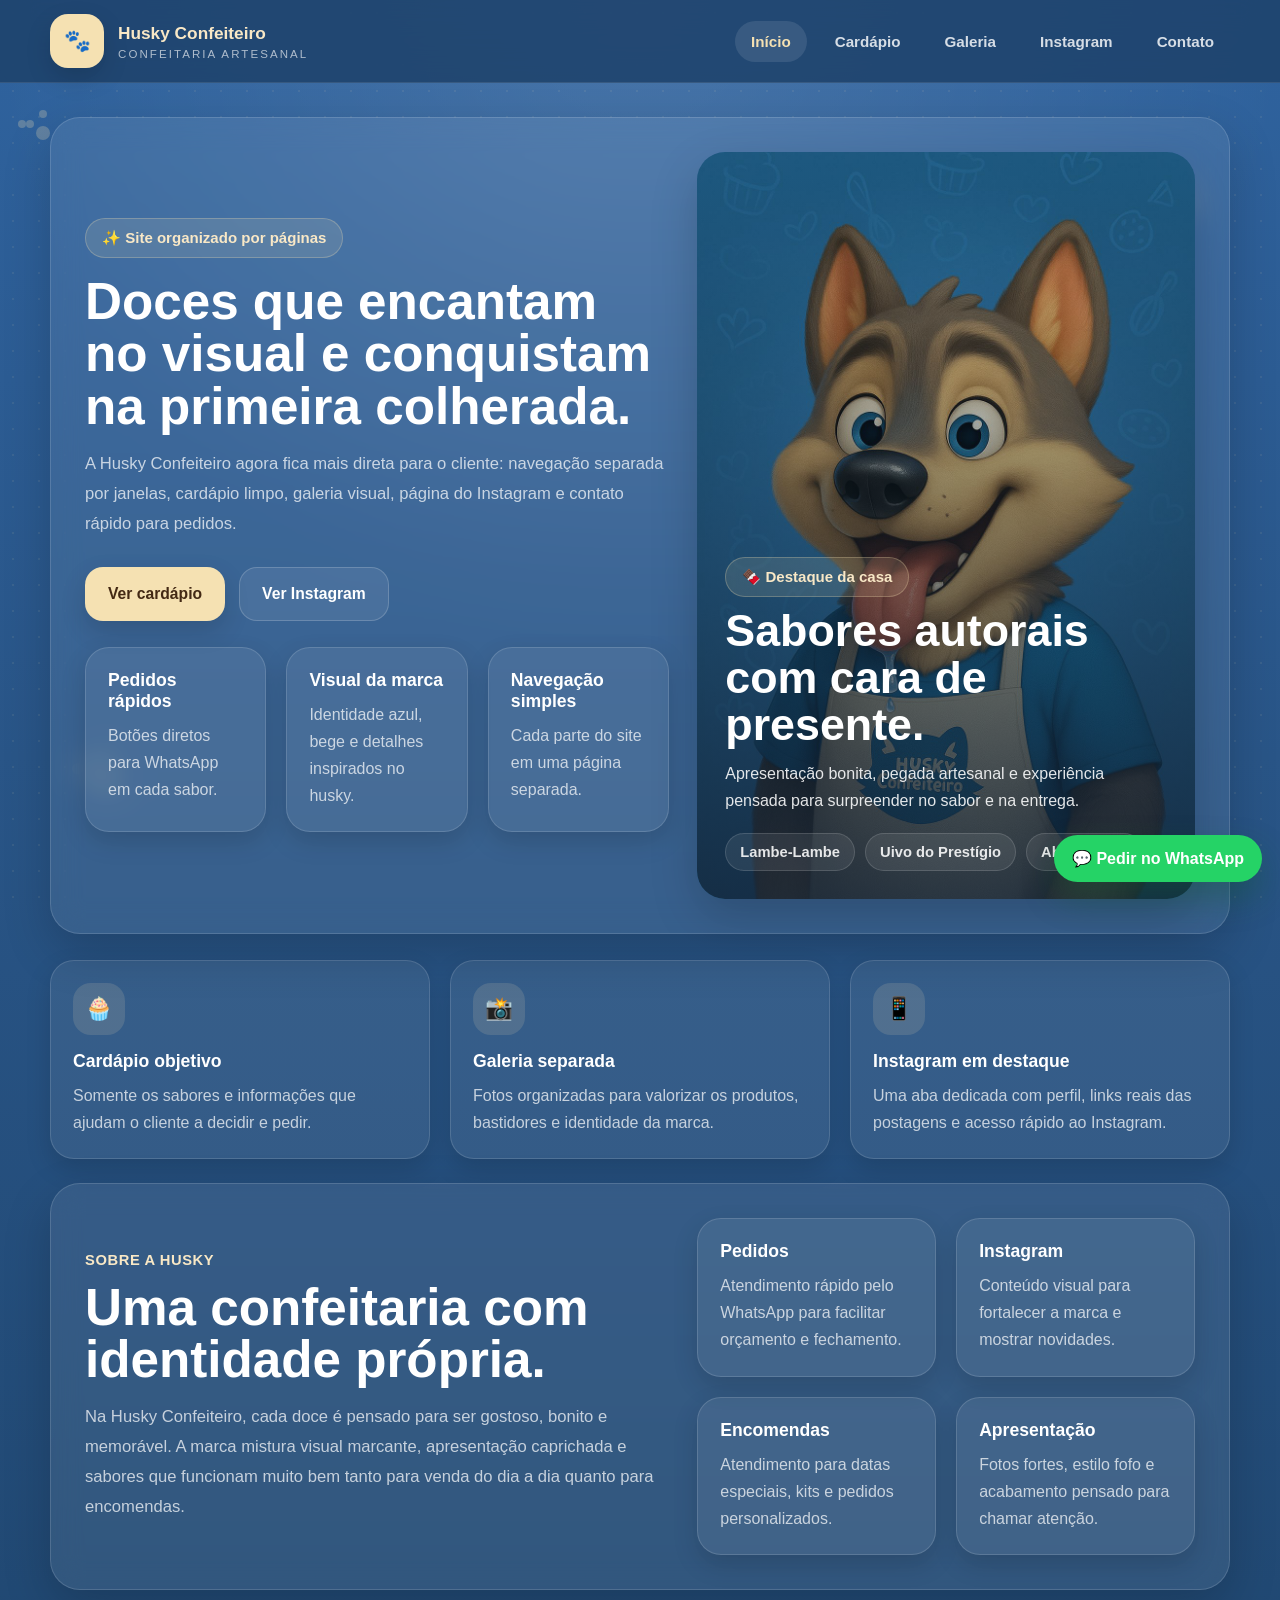
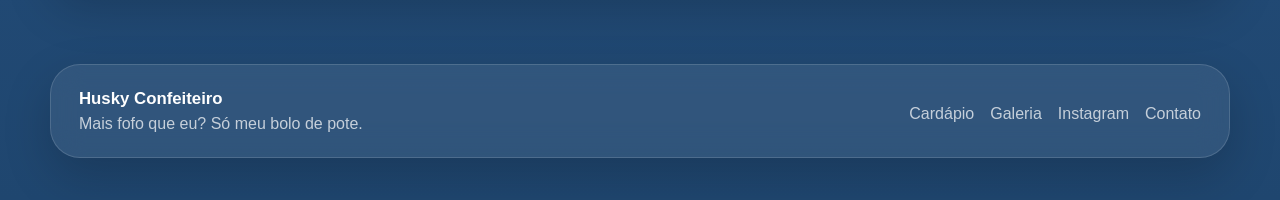
==== commit ea180941: "Add files via upload" ====
--- a/index.html
+++ b/index.html
@@ -56,7 +56,7 @@
 
           <div class="hero-actions">
             <a class="btn btn-primary" href="cardapio.html">Ver cardápio</a>
-            <a class="btn btn-secondary" href="galeria.html">Ver galeria</a>
+            <a class="btn btn-secondary" href="instagram.html">Ver Instagram</a>
           </div>
 
           <div class="stats-grid">
@@ -108,7 +108,7 @@
         <article class="feature-card">
           <div class="feature-icon">📱</div>
           <strong>Instagram em destaque</strong>
-          <p>Uma aba dedicada para levar o cliente direto ao perfil @huskyconfeiteiro.</p>
+          <p>Uma aba dedicada com perfil, links reais das postagens e acesso rápido ao Instagram.</p>
         </article>
       </section>
 
--- a/style.css
+++ b/style.css
@@ -1025,3 +1025,31 @@
     grid-template-columns: 1fr;
   }
 }
+
+
+.btn-small {
+  min-height: 44px;
+  padding: 0 16px;
+  font-size: 0.9rem;
+  margin-top: 14px;
+}
+
+.instagram-post-link {
+  display: block;
+}
+
+.instagram-post-link img {
+  transition: transform 0.25s ease;
+}
+
+.instagram-post:hover .instagram-post-link img {
+  transform: scale(1.03);
+}
+
+.gallery-actions-top {
+  margin: 0 0 22px;
+}
+
+.gallery-actions-bottom {
+  margin-top: 26px;
+}
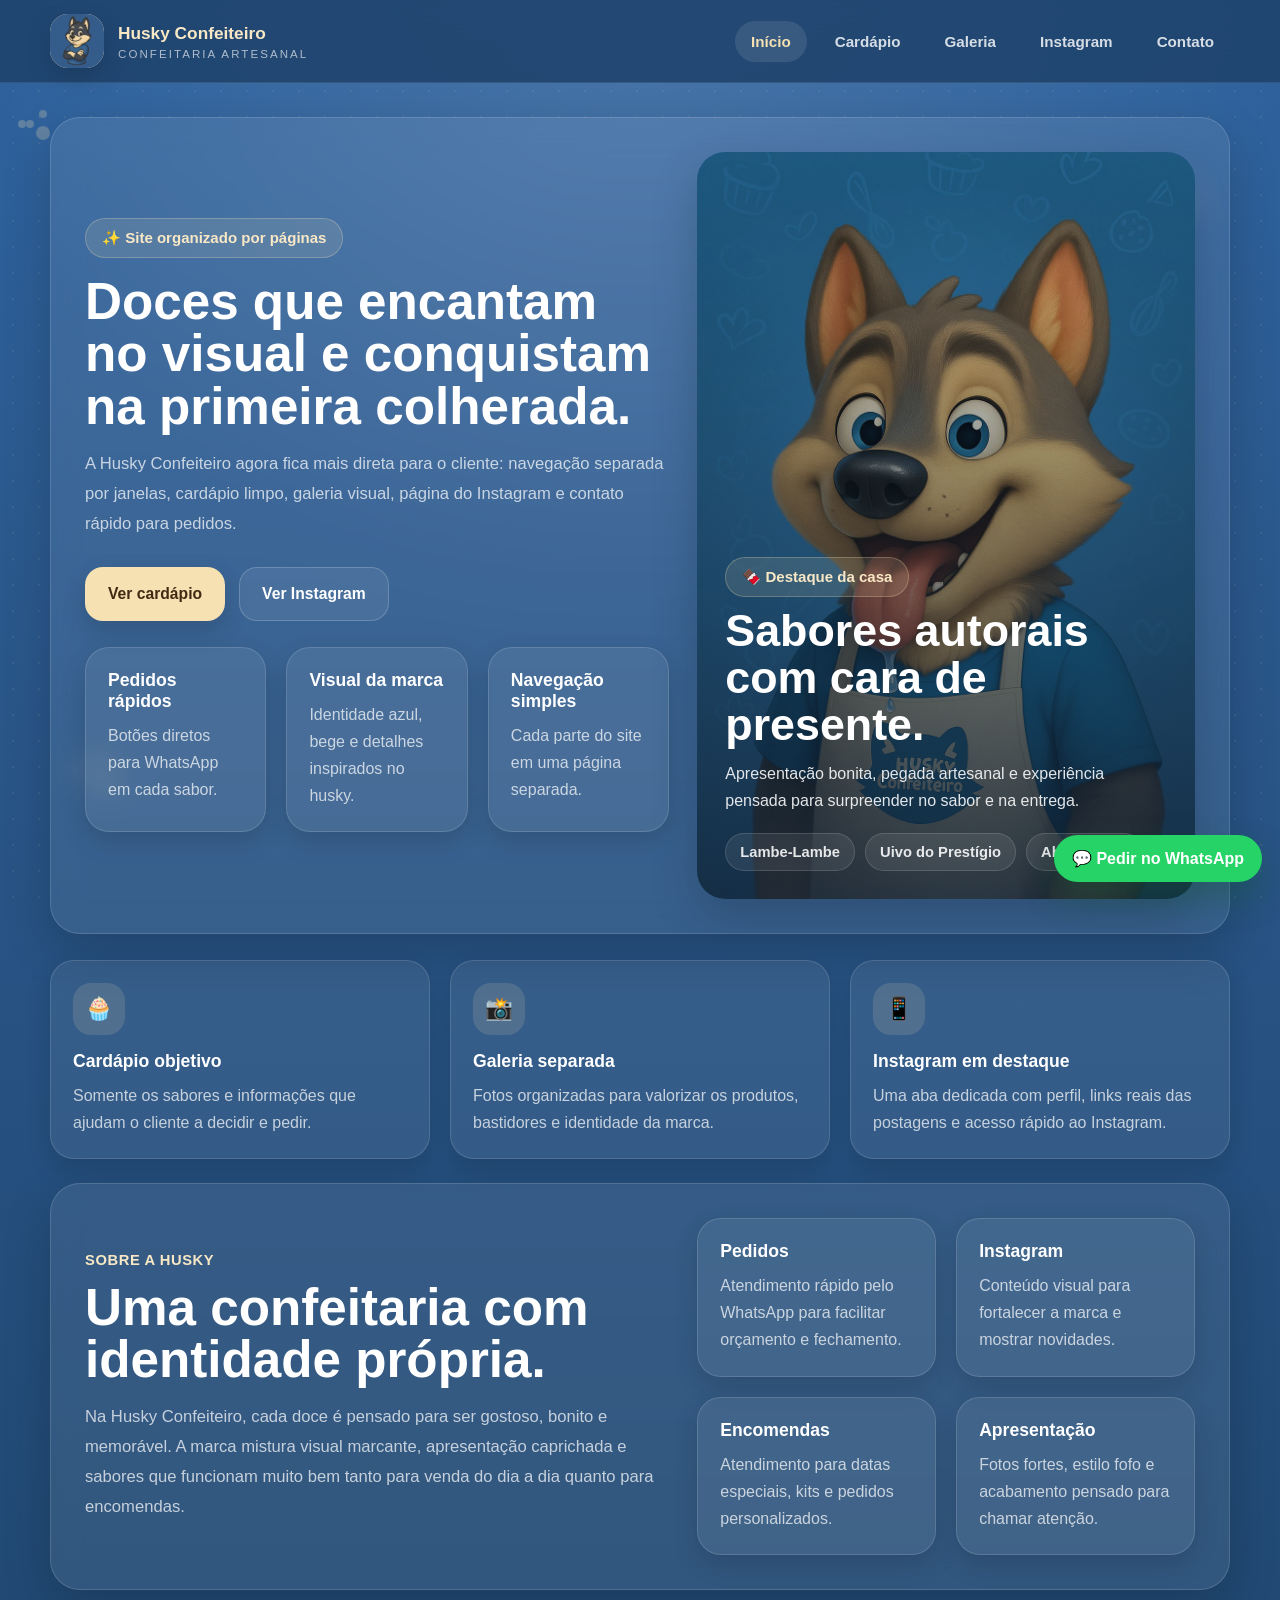
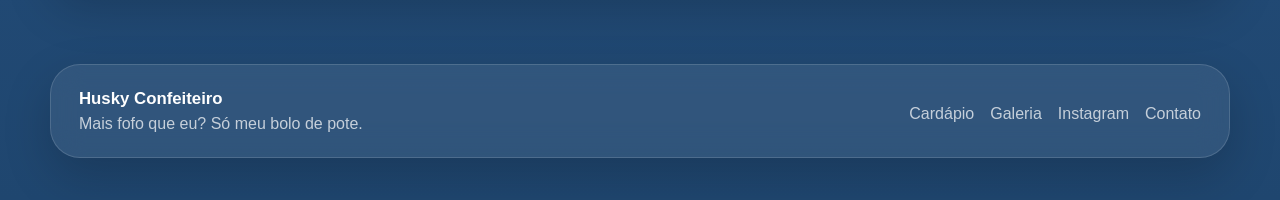
==== commit a4da5e7e: "Add files via upload" ====
--- a/index.html
+++ b/index.html
@@ -22,7 +22,7 @@
   <header>
     <div class="container header-inner">
       <a href="index.html" class="brand">
-        <div class="brand-mark">🐾</div>
+        <div class="brand-mark"><img src="galeria/mascote-identidade.jpg" alt="Logo Husky Confeiteiro" /></div>
         <div class="brand-text">
           <strong>Husky Confeiteiro</strong>
           <span>Confeitaria artesanal</span>
--- a/style.css
+++ b/style.css
@@ -248,12 +248,17 @@
   width: 54px;
   height: 54px;
   border-radius: 18px;
+  overflow: hidden;
   background: var(--cream);
   display: grid;
   place-items: center;
-  color: var(--blue-800);
-  font-size: 1.35rem;
   box-shadow: var(--shadow-soft);
+}
+
+.brand-mark img {
+  width: 100%;
+  height: 100%;
+  object-fit: cover;
 }
 
 .brand-text strong {
@@ -1053,3 +1058,13 @@
 .gallery-actions-bottom {
   margin-top: 26px;
 }
+
+
+.instagram-open-btn {
+  width: 100%;
+  margin-top: 14px;
+}
+
+.instagram-post-link {
+  display: block;
+}
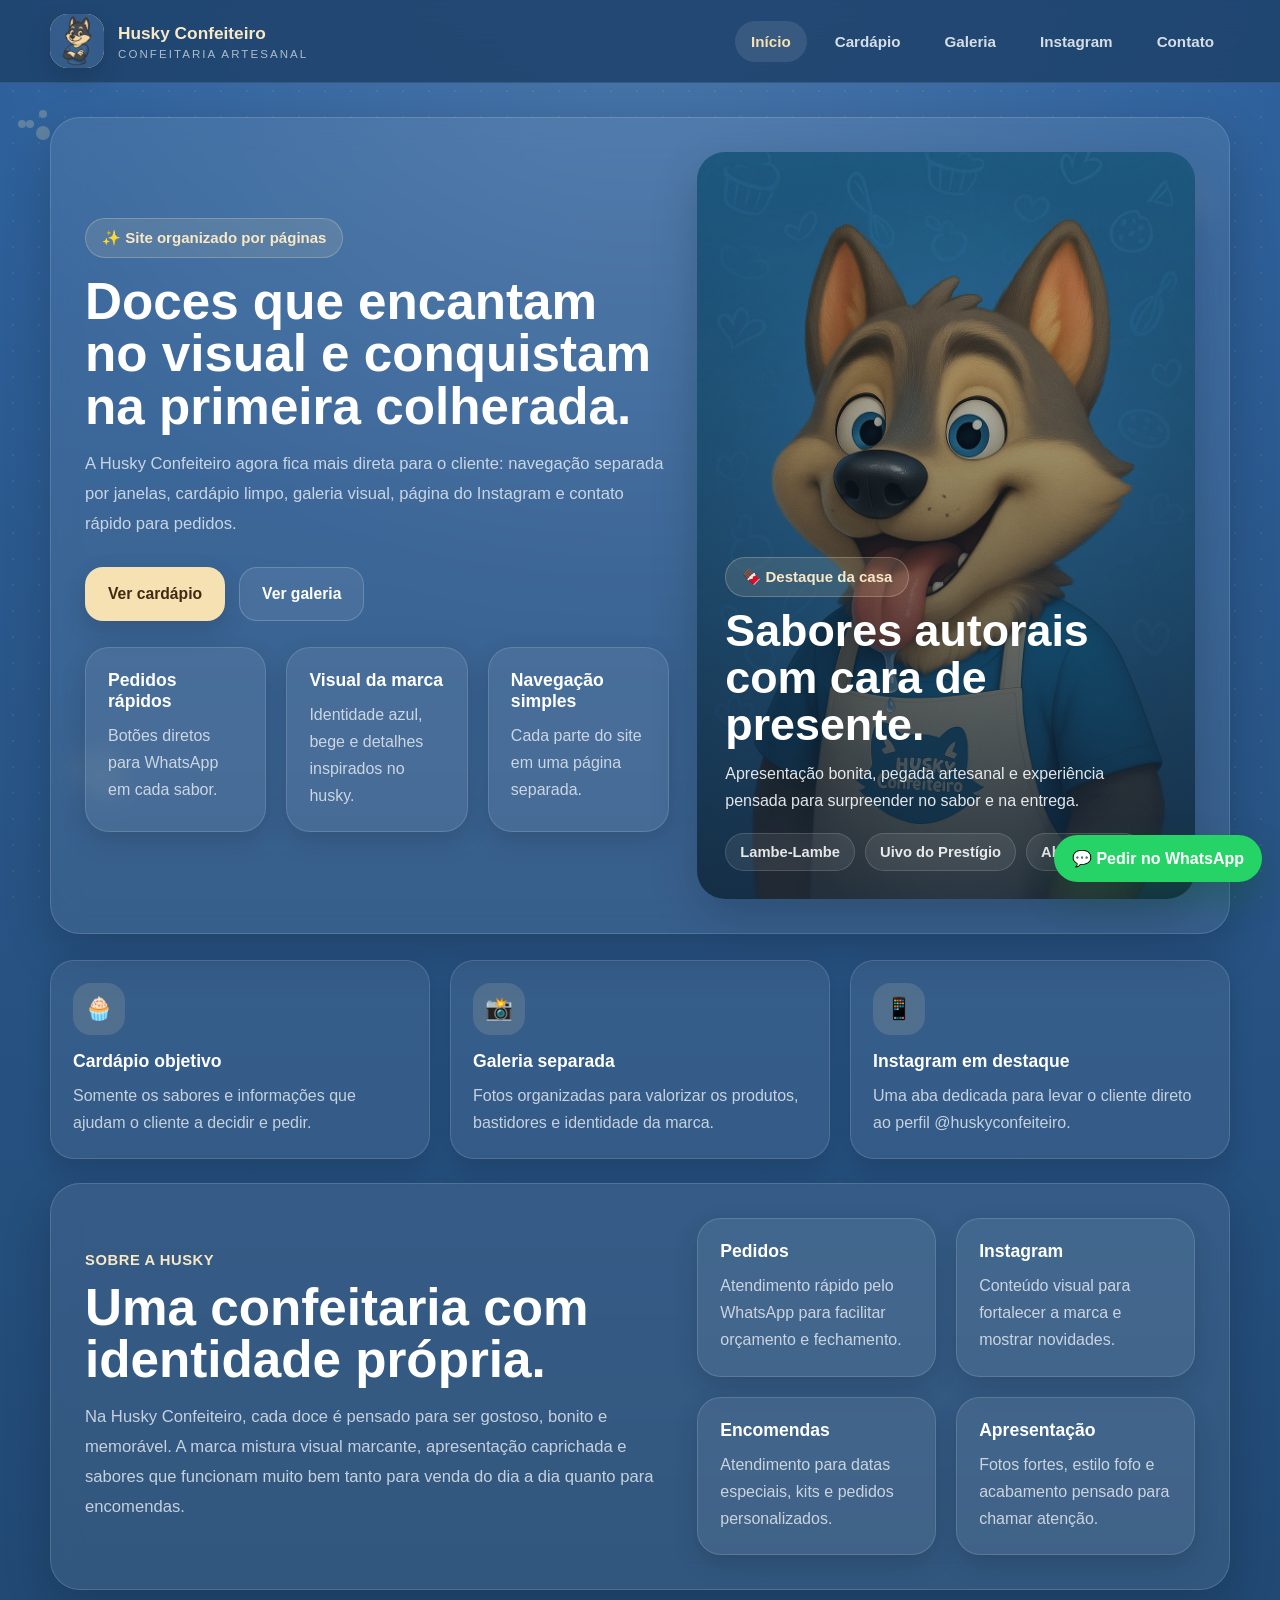
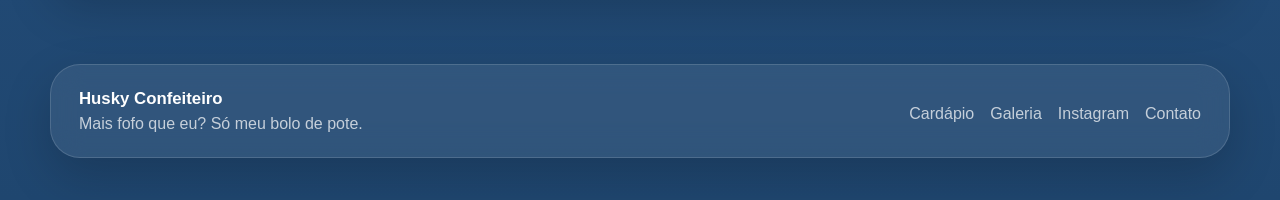
==== commit b4eacc23: "Add files via upload" ====
--- a/index.html
+++ b/index.html
@@ -6,6 +6,7 @@
   <title>Husky Confeiteiro | Início</title>
   <meta name="description" content="Husky Confeiteiro: bolos de pote artesanais, sabores autorais e pedidos rápidos pelo WhatsApp." />
   <link rel="stylesheet" href="style.css" />
+  <link rel="icon" type="image/jpeg" href="galeria/mascote-identidade.jpg" />
 </head>
 <body data-page="inicio">
   <div class="page-bg">
@@ -56,7 +57,7 @@
 
           <div class="hero-actions">
             <a class="btn btn-primary" href="cardapio.html">Ver cardápio</a>
-            <a class="btn btn-secondary" href="instagram.html">Ver Instagram</a>
+            <a class="btn btn-secondary" href="galeria.html">Ver galeria</a>
           </div>
 
           <div class="stats-grid">
@@ -108,7 +109,7 @@
         <article class="feature-card">
           <div class="feature-icon">📱</div>
           <strong>Instagram em destaque</strong>
-          <p>Uma aba dedicada com perfil, links reais das postagens e acesso rápido ao Instagram.</p>
+          <p>Uma aba dedicada para levar o cliente direto ao perfil @huskyconfeiteiro.</p>
         </article>
       </section>
 
--- a/style.css
+++ b/style.css
@@ -248,11 +248,13 @@
   width: 54px;
   height: 54px;
   border-radius: 18px;
-  overflow: hidden;
   background: var(--cream);
   display: grid;
   place-items: center;
+  color: var(--blue-800);
+  font-size: 1.35rem;
   box-shadow: var(--shadow-soft);
+  overflow: hidden;
 }
 
 .brand-mark img {
@@ -888,183 +890,150 @@
 }
 
 
-.instagram-layout {
+.instagram-real-layout {
   display: grid;
-  grid-template-columns: 360px 1fr;
+  grid-template-columns: 340px 1fr;
   gap: 22px;
   align-items: start;
 }
 
-.instagram-panel,
-.instagram-feed-panel {
-  padding: 24px;
-}
-
-.instagram-cover {
-  height: 150px;
-  overflow: hidden;
-  border-radius: 22px;
-}
-
-.instagram-cover img {
-  width: 100%;
-  height: 100%;
+.instagram-real-side,
+.instagram-real-feed {
+  padding: 26px;
+}
+
+.instagram-real-profile {
+  display: grid;
+  grid-template-columns: 88px 1fr;
+  gap: 16px;
+  align-items: start;
+}
+
+.instagram-real-avatar {
+  width: 88px;
+  height: 88px;
+  border-radius: 50%;
   object-fit: cover;
-}
-
-.instagram-profile-row {
-  display: flex;
-  gap: 18px;
-  align-items: center;
-  margin-top: -42px;
-  padding: 0 10px;
-}
-
-.instagram-avatar {
-  width: 96px;
-  height: 96px;
-  border-radius: 999px;
-  object-fit: cover;
-  border: 4px solid rgba(30, 66, 107, 0.96);
-  box-shadow: var(--shadow-soft);
-}
-
-.instagram-profile-meta strong {
-  display: block;
-  color: var(--white);
-  font-size: 1.28rem;
-}
-
-.instagram-profile-meta span {
-  display: block;
-  margin-top: 6px;
+  border: 3px solid rgba(255,255,255,0.18);
+}
+
+.instagram-real-profile h1 {
+  color: var(--white);
+  font-size: 1.9rem;
+  line-height: 1.05;
+}
+
+.instagram-real-profile p {
+  margin-top: 12px;
   color: var(--text-soft);
-  line-height: 1.55;
-}
-
-.instagram-stats {
-  display: flex;
-  gap: 18px;
-  margin-top: 16px;
-  flex-wrap: wrap;
-}
-
-.instagram-stats div {
-  display: flex;
-  flex-direction: column;
-  gap: 4px;
-}
-
-.instagram-stats strong {
-  color: var(--cream);
-  font-size: 1rem;
-}
-
-.instagram-stats span {
-  margin: 0;
+  line-height: 1.7;
+}
+
+.instagram-note-box {
+  margin-top: 20px;
+  padding: 18px;
+  border-radius: 18px;
+  background: rgba(255,255,255,0.06);
+  border: 1px solid rgba(255,255,255,0.12);
+}
+
+.instagram-note-box strong {
+  display: block;
+  color: var(--white);
+}
+
+.instagram-note-box p {
+  margin-top: 10px;
   color: var(--text-soft);
-  font-size: 0.88rem;
-}
-
-.instagram-section-title {
-  margin-bottom: 22px;
-}
-
-.instagram-posts-grid {
+  line-height: 1.7;
+}
+
+.instagram-link-grid {
   display: grid;
   grid-template-columns: repeat(3, 1fr);
   gap: 18px;
 }
 
-.instagram-post {
+.instagram-link-card {
+  border: 1px solid rgba(255,255,255,0.14);
+  background: rgba(255,255,255,0.07);
+  border-radius: 22px;
   overflow: hidden;
-  border-radius: 22px;
-  border: 1px solid var(--border-soft);
-  background: rgba(255,255,255,0.07);
   box-shadow: var(--shadow-soft);
-}
-
-.instagram-post img {
-  width: 100%;
-  aspect-ratio: 1 / 1;
-  object-fit: cover;
-}
-
-.instagram-post-body {
-  padding: 16px;
-}
-
-.instagram-post-body p {
-  color: var(--white);
-  line-height: 1.55;
-  font-size: 0.95rem;
-}
-
-.instagram-post-meta {
-  display: flex;
-  justify-content: space-between;
-  gap: 10px;
-  flex-wrap: wrap;
-  margin-top: 14px;
+  transition: transform 0.22s ease;
+}
+
+.instagram-link-card:hover {
+  transform: translateY(-3px);
+}
+
+.instagram-link-thumb {
+  height: 190px;
+  display: flex;
+  align-items: end;
+  justify-content: start;
+  padding: 14px;
+  background: linear-gradient(135deg, #833ab4 0%, #fd1d1d 50%, #fcb045 100%);
+}
+
+.instagram-link-thumb span {
+  padding: 8px 12px;
+  border-radius: 999px;
+  background: rgba(255,255,255,0.88);
+  color: #7a2e80;
+  font-size: 0.82rem;
+  font-weight: 800;
+}
+
+.instagram-link-thumb-1 { background: linear-gradient(135deg, #6a11cb 0%, #2575fc 100%); }
+.instagram-link-thumb-2 { background: linear-gradient(135deg, #ff512f 0%, #dd2476 100%); }
+.instagram-link-thumb-3 { background: linear-gradient(135deg, #11998e 0%, #38ef7d 100%); }
+.instagram-link-thumb-4 { background: linear-gradient(135deg, #ee0979 0%, #ff6a00 100%); }
+.instagram-link-thumb-5 { background: linear-gradient(135deg, #4b6cb7 0%, #182848 100%); }
+.instagram-link-thumb-6 { background: linear-gradient(135deg, #b24592 0%, #f15f79 100%); }
+
+.instagram-link-body {
+  padding: 18px;
+}
+
+.instagram-link-body strong {
+  display: block;
+  color: var(--white);
+  line-height: 1.5;
+}
+
+.instagram-link-body p {
+  margin-top: 10px;
   color: var(--text-soft);
-  font-size: 0.85rem;
+  line-height: 1.65;
+}
+
+.instagram-link-cta {
+  display: inline-flex;
+  margin-top: 16px;
+  padding: 11px 14px;
+  border-radius: 14px;
+  border: 1px solid rgba(255,255,255,0.16);
+  color: var(--cream);
+  font-weight: 800;
 }
 
 @media (max-width: 980px) {
-  .instagram-layout {
+  .instagram-real-layout {
     grid-template-columns: 1fr;
   }
 
-  .instagram-posts-grid {
+  .instagram-link-grid {
     grid-template-columns: repeat(2, 1fr);
   }
 }
 
 @media (max-width: 640px) {
-  .instagram-profile-row {
-    flex-direction: column;
-    align-items: flex-start;
-  }
-
-  .instagram-posts-grid {
+  .instagram-real-profile {
     grid-template-columns: 1fr;
   }
-}
-
-
-.btn-small {
-  min-height: 44px;
-  padding: 0 16px;
-  font-size: 0.9rem;
-  margin-top: 14px;
-}
-
-.instagram-post-link {
-  display: block;
-}
-
-.instagram-post-link img {
-  transition: transform 0.25s ease;
-}
-
-.instagram-post:hover .instagram-post-link img {
-  transform: scale(1.03);
-}
-
-.gallery-actions-top {
-  margin: 0 0 22px;
-}
-
-.gallery-actions-bottom {
-  margin-top: 26px;
-}
-
-
-.instagram-open-btn {
-  width: 100%;
-  margin-top: 14px;
-}
-
-.instagram-post-link {
-  display: block;
-}
+
+  .instagram-link-grid {
+    grid-template-columns: 1fr;
+  }
+}
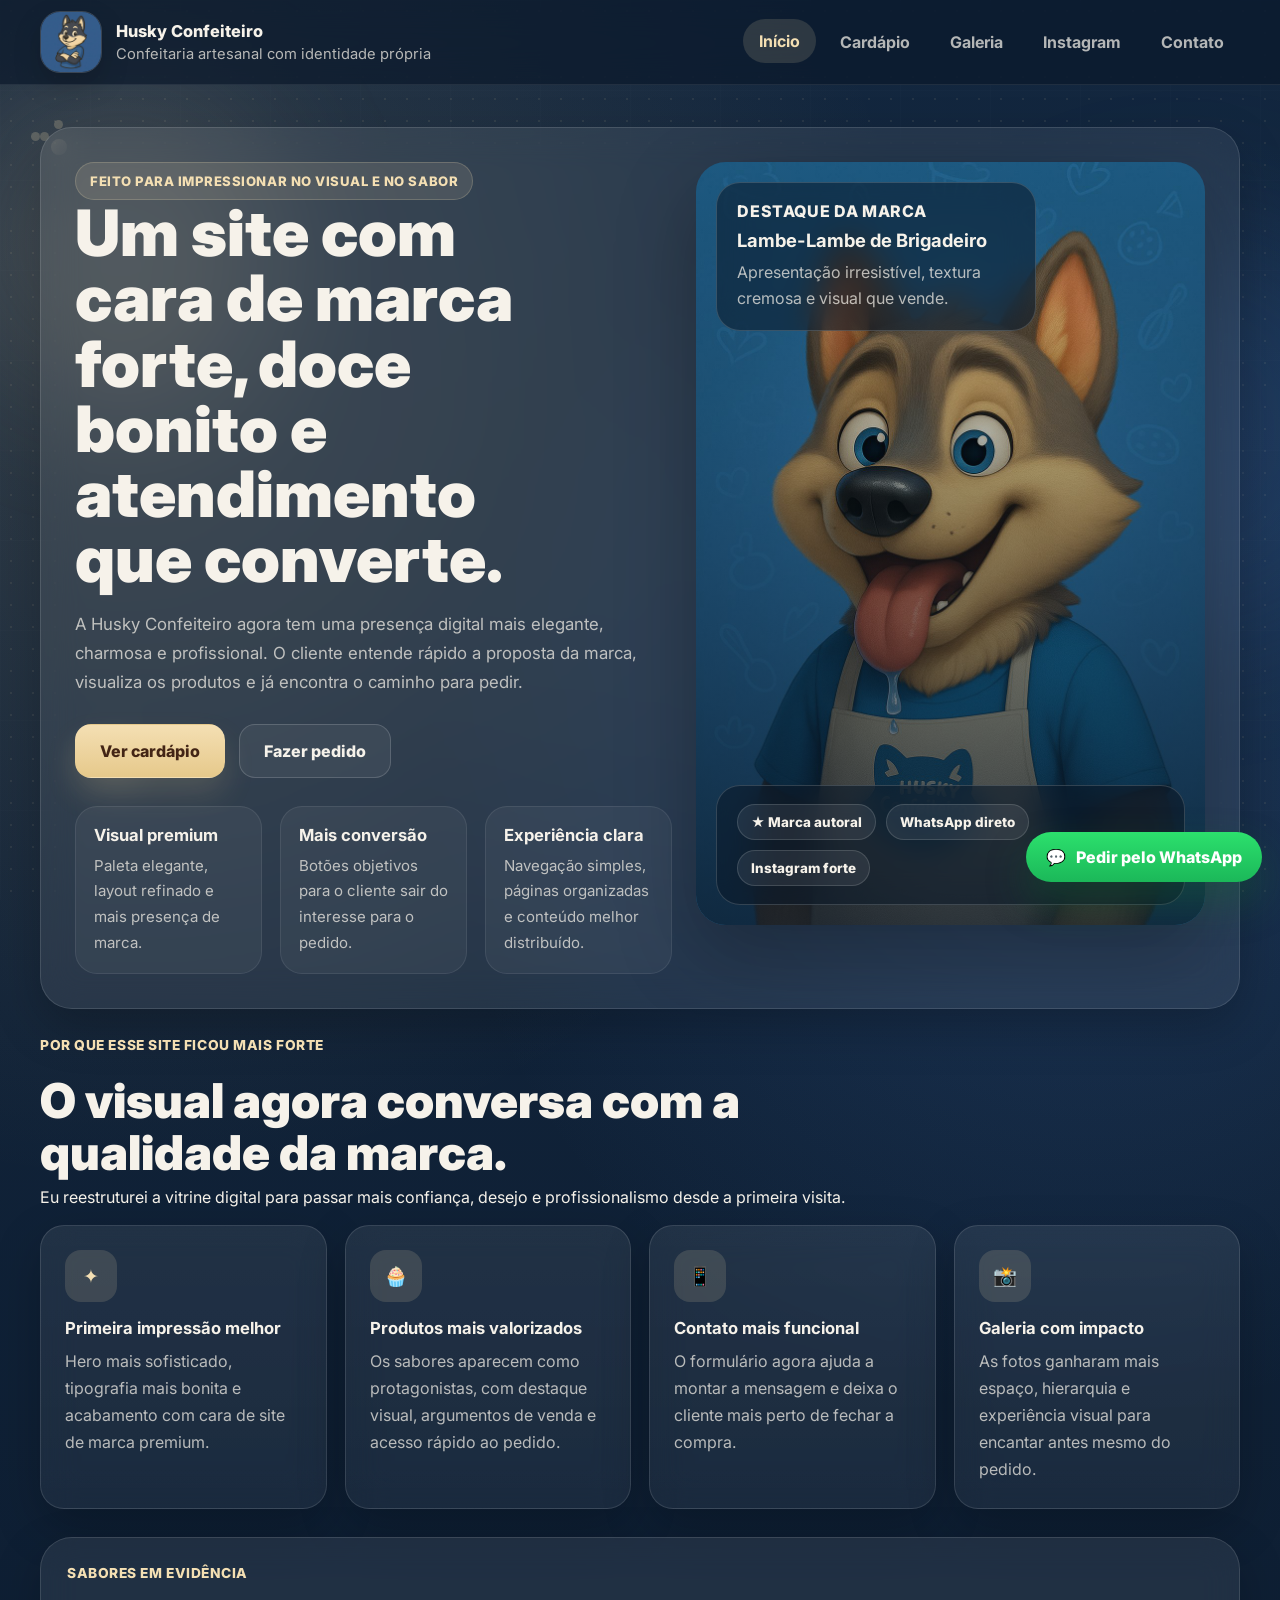
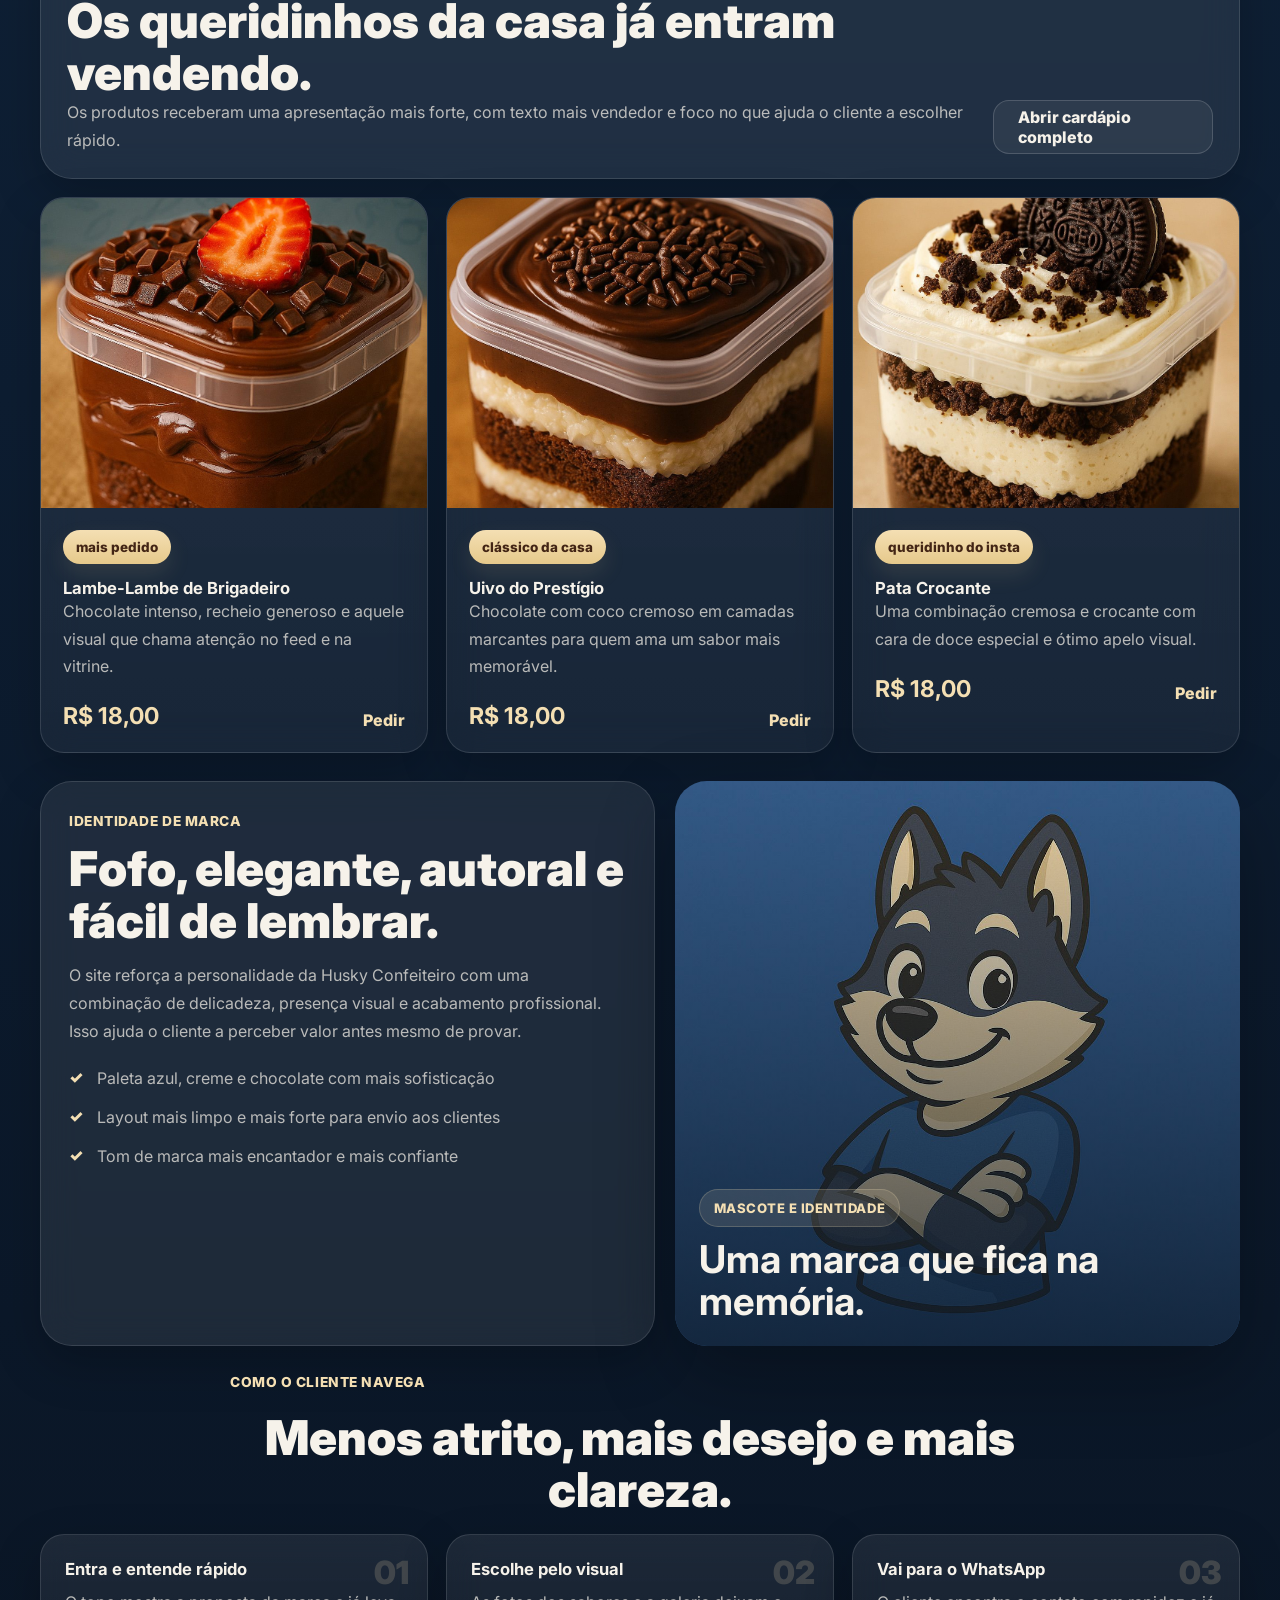
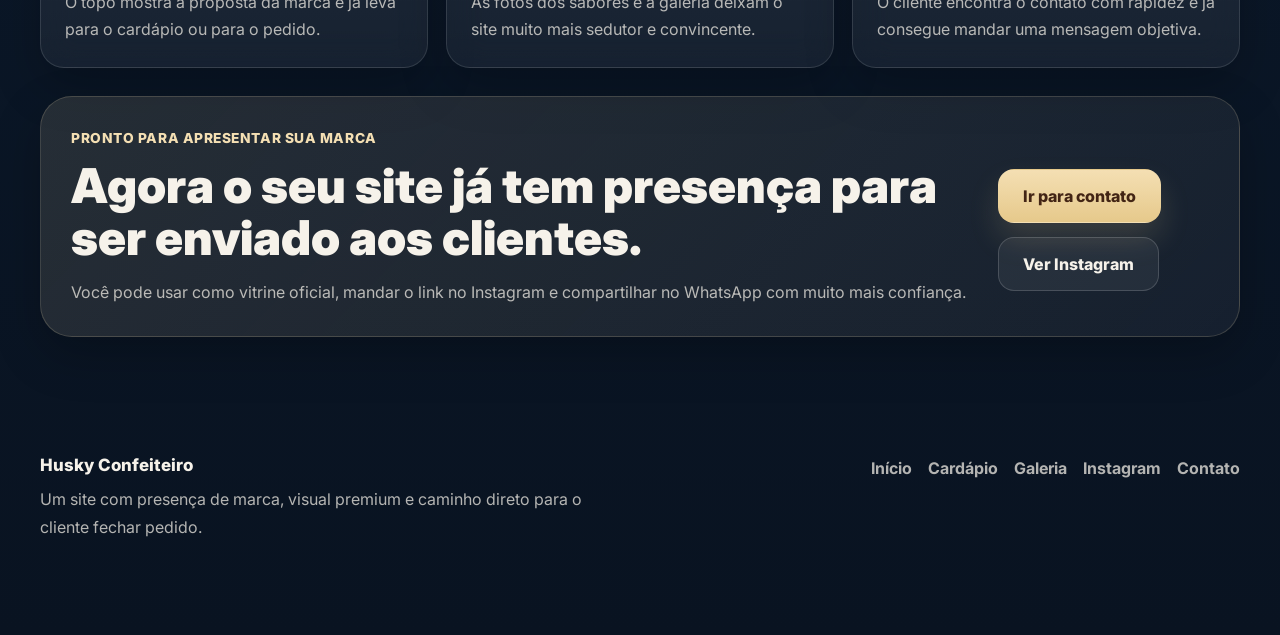
==== commit 9b548d51: "Add files via upload" ====
--- a/index.html
+++ b/index.html
@@ -3,34 +3,50 @@
 <head>
   <meta charset="UTF-8" />
   <meta name="viewport" content="width=device-width, initial-scale=1.0" />
-  <title>Husky Confeiteiro | Início</title>
-  <meta name="description" content="Husky Confeiteiro: bolos de pote artesanais, sabores autorais e pedidos rápidos pelo WhatsApp." />
+  <title>Husky Confeiteiro | Site oficial</title>
+  <meta name="description" content="Bolos de pote artesanais, apresentação marcante e pedidos rápidos pelo WhatsApp." />
+  <meta name="theme-color" content="#13273f" />
+  <meta property="og:title" content="Husky Confeiteiro | Site oficial" />
+  <meta property="og:description" content="Bolos de pote artesanais, apresentação marcante e pedidos rápidos pelo WhatsApp." />
+  <meta property="og:image" content="galeria/hero-produto.jpg" />
+  <meta property="og:type" content="website" />
+  <link rel="preconnect" href="https://fonts.googleapis.com" />
+  <link rel="preconnect" href="https://fonts.gstatic.com" crossorigin />
+  <link href="https://fonts.googleapis.com/css2?family=Inter:wght@400;500;600;700;800;900&display=swap" rel="stylesheet" />
   <link rel="stylesheet" href="style.css" />
   <link rel="icon" type="image/jpeg" href="galeria/mascote-identidade.jpg" />
 </head>
 <body data-page="inicio">
-  <div class="page-bg">
+  <div class="page-bg" aria-hidden="true">
+    <div class="noise"></div>
     <div class="pattern"></div>
+    <div class="glow glow-1"></div>
+    <div class="glow glow-2"></div>
     <div class="paw paw-1"><span></span></div>
     <div class="paw paw-2"><span></span></div>
     <div class="paw paw-3"><span></span></div>
   </div>
 
   <a class="whatsapp-float" href="https://wa.me/5511988456865?text=Olá%2C%20gostaria%20de%20fazer%20um%20pedido%20na%20Husky%20Confeiteiro." target="_blank" rel="noreferrer">
-    💬 Pedir no WhatsApp
+    <span>💬</span>
+    Pedir pelo WhatsApp
   </a>
 
-  <header>
+  <header class="site-header" id="siteHeader">
     <div class="container header-inner">
-      <a href="index.html" class="brand">
-        <div class="brand-mark"><img src="galeria/mascote-identidade.jpg" alt="Logo Husky Confeiteiro" /></div>
+      <a href="index.html" class="brand" aria-label="Ir para a página inicial da Husky Confeiteiro">
+        <div class="brand-mark">
+          <img src="galeria/mascote-identidade.jpg" alt="Mascote da Husky Confeiteiro" />
+        </div>
         <div class="brand-text">
           <strong>Husky Confeiteiro</strong>
-          <span>Confeitaria artesanal</span>
+          <span>Confeitaria artesanal com identidade própria</span>
         </div>
       </a>
 
-      <button class="menu-toggle" id="menuToggle" aria-label="Abrir menu">☰</button>
+      <button class="menu-toggle" id="menuToggle" aria-label="Abrir menu" aria-expanded="false" aria-controls="siteNav">
+        <span></span><span></span><span></span>
+      </button>
 
       <nav class="nav" id="siteNav">
         <a href="index.html" data-page-link="inicio">Início</a>
@@ -43,119 +59,213 @@
   </header>
 
   <main class="page-shell">
-    <div class="container">
-      <section class="glass-card window hero-grid">
+
+    <section class="hero-section container reveal">
+      <div class="hero-card hero-home">
         <div class="hero-copy">
-          <div class="badge">✨ Site organizado por páginas</div>
-          <div class="section-title" style="margin-top:18px; margin-bottom:0;">
-            <h1>Doces que encantam no visual e conquistam na primeira colherada.</h1>
-            <p>
-              A Husky Confeiteiro agora fica mais direta para o cliente: navegação separada por janelas,
-              cardápio limpo, galeria visual, página do Instagram e contato rápido para pedidos.
-            </p>
-          </div>
-
-          <div class="hero-actions">
+          <span class="eyebrow-chip">feito para impressionar no visual e no sabor</span>
+          <h1>Um site com cara de marca forte, doce bonito e atendimento que converte.</h1>
+          <p>
+            A Husky Confeiteiro agora tem uma presença digital mais elegante, charmosa e profissional.
+            O cliente entende rápido a proposta da marca, visualiza os produtos e já encontra o caminho para pedir.
+          </p>
+
+          <div class="hero-cta-group">
             <a class="btn btn-primary" href="cardapio.html">Ver cardápio</a>
-            <a class="btn btn-secondary" href="galeria.html">Ver galeria</a>
-          </div>
-
-          <div class="stats-grid">
-            <div class="stat-card">
-              <strong>Pedidos rápidos</strong>
-              <p>Botões diretos para WhatsApp em cada sabor.</p>
-            </div>
-            <div class="stat-card">
-              <strong>Visual da marca</strong>
-              <p>Identidade azul, bege e detalhes inspirados no husky.</p>
-            </div>
-            <div class="stat-card">
-              <strong>Navegação simples</strong>
-              <p>Cada parte do site em uma página separada.</p>
-            </div>
-          </div>
-        </div>
-
-        <div class="showcase">
-          <img src="hero/boas-vindas-principal.jpg" alt="Destaque da Husky Confeiteiro" />
-          <div class="showcase-content">
-            <div class="badge">🍫 Destaque da casa</div>
-            <h2>Sabores autorais com cara de presente.</h2>
-            <p>
-              Apresentação bonita, pegada artesanal e experiência pensada para surpreender no sabor e na entrega.
-            </p>
-            <div class="pill-list">
-              <span>Lambe-Lambe</span>
-              <span>Uivo do Prestígio</span>
-              <span>Abana-Rabo</span>
-            </div>
-          </div>
-        </div>
-      </section>
-
-      <section class="quick-grid featured-products">
-        <article class="feature-card">
-          <div class="feature-icon">🧁</div>
-          <strong>Cardápio objetivo</strong>
-          <p>Somente os sabores e informações que ajudam o cliente a decidir e pedir.</p>
-        </article>
-
-        <article class="feature-card">
-          <div class="feature-icon">📸</div>
-          <strong>Galeria separada</strong>
-          <p>Fotos organizadas para valorizar os produtos, bastidores e identidade da marca.</p>
-        </article>
-
-        <article class="feature-card">
-          <div class="feature-icon">📱</div>
-          <strong>Instagram em destaque</strong>
-          <p>Uma aba dedicada para levar o cliente direto ao perfil @huskyconfeiteiro.</p>
-        </article>
-      </section>
-
-      <section class="glass-card window" style="margin-top: 24px;">
-        <div class="two-col">
-          <div class="copy-block">
-            <div class="section-title" style="margin-bottom:0;">
-              <div class="eyebrow">Sobre a Husky</div>
-              <h2>Uma confeitaria com identidade própria.</h2>
-              <p>
-                Na Husky Confeiteiro, cada doce é pensado para ser gostoso, bonito e memorável.
-                A marca mistura visual marcante, apresentação caprichada e sabores que funcionam muito bem tanto para venda do dia a dia quanto para encomendas.
-              </p>
-            </div>
-          </div>
-
-          <div class="info-grid">
-            <div class="info-card">
-              <strong>Pedidos</strong>
-              <p>Atendimento rápido pelo WhatsApp para facilitar orçamento e fechamento.</p>
-            </div>
-            <div class="info-card">
-              <strong>Instagram</strong>
-              <p>Conteúdo visual para fortalecer a marca e mostrar novidades.</p>
-            </div>
-            <div class="info-card">
-              <strong>Encomendas</strong>
-              <p>Atendimento para datas especiais, kits e pedidos personalizados.</p>
-            </div>
-            <div class="info-card">
-              <strong>Apresentação</strong>
-              <p>Fotos fortes, estilo fofo e acabamento pensado para chamar atenção.</p>
-            </div>
-          </div>
-        </div>
-      </section>
-    </div>
+            <a class="btn btn-secondary" href="contato.html">Fazer pedido</a>
+          </div>
+
+          <div class="mini-stats">
+            <article>
+              <strong>Visual premium</strong>
+              <span>Paleta elegante, layout refinado e mais presença de marca.</span>
+            </article>
+            <article>
+              <strong>Mais conversão</strong>
+              <span>Botões objetivos para o cliente sair do interesse para o pedido.</span>
+            </article>
+            <article>
+              <strong>Experiência clara</strong>
+              <span>Navegação simples, páginas organizadas e conteúdo melhor distribuído.</span>
+            </article>
+          </div>
+        </div>
+
+        <div class="hero-visual">
+          <div class="hero-visual-frame">
+            <img src="hero/boas-vindas-principal.jpg" alt="Produto da Husky Confeiteiro em destaque" />
+            <div class="floating-panel floating-panel-top">
+              <span class="panel-kicker">Destaque da marca</span>
+              <strong>Lambe-Lambe de Brigadeiro</strong>
+              <p>Apresentação irresistível, textura cremosa e visual que vende.</p>
+            </div>
+            <div class="floating-panel floating-panel-bottom">
+              <span class="rating-pill">★ Marca autoral</span>
+              <span class="rating-pill">WhatsApp direto</span>
+              <span class="rating-pill">Instagram forte</span>
+            </div>
+          </div>
+        </div>
+      </div>
+    </section>
+
+    <section class="container section-spacing reveal">
+      <div class="section-header left-limit">
+        <span class="eyebrow">por que esse site ficou mais forte</span>
+        <h2>O visual agora conversa com a qualidade da marca.</h2>
+        <p>Eu reestruturei a vitrine digital para passar mais confiança, desejo e profissionalismo desde a primeira visita.</p>
+      </div>
+
+      <div class="value-grid">
+        <article class="soft-card icon-card">
+          <div class="icon-bubble">✦</div>
+          <h3>Primeira impressão melhor</h3>
+          <p>Hero mais sofisticado, tipografia mais bonita e acabamento com cara de site de marca premium.</p>
+        </article>
+        <article class="soft-card icon-card">
+          <div class="icon-bubble">🧁</div>
+          <h3>Produtos mais valorizados</h3>
+          <p>Os sabores aparecem como protagonistas, com destaque visual, argumentos de venda e acesso rápido ao pedido.</p>
+        </article>
+        <article class="soft-card icon-card">
+          <div class="icon-bubble">📱</div>
+          <h3>Contato mais funcional</h3>
+          <p>O formulário agora ajuda a montar a mensagem e deixa o cliente mais perto de fechar a compra.</p>
+        </article>
+        <article class="soft-card icon-card">
+          <div class="icon-bubble">📸</div>
+          <h3>Galeria com impacto</h3>
+          <p>As fotos ganharam mais espaço, hierarquia e experiência visual para encantar antes mesmo do pedido.</p>
+        </article>
+      </div>
+    </section>
+
+    <section class="container section-spacing reveal">
+      <div class="split-section glass-panel">
+        <div>
+          <span class="eyebrow">sabores em evidência</span>
+          <h2>Os queridinhos da casa já entram vendendo.</h2>
+          <p class="section-text">Os produtos receberam uma apresentação mais forte, com texto mais vendedor e foco no que ajuda o cliente a escolher rápido.</p>
+        </div>
+        <a class="btn btn-secondary" href="cardapio.html">Abrir cardápio completo</a>
+      </div>
+
+      <div class="featured-grid">
+        <article class="product-spot soft-card">
+          <div class="product-spot-image"><img src="produtos/lambe-lambe.jpg" alt="Lambe-Lambe de Brigadeiro" /></div>
+          <div class="product-spot-content">
+            <span class="product-chip">mais pedido</span>
+            <h3>Lambe-Lambe de Brigadeiro</h3>
+            <p>Chocolate intenso, recheio generoso e aquele visual que chama atenção no feed e na vitrine.</p>
+            <div class="product-spot-footer">
+              <strong>R$ 18,00</strong>
+              <a href="https://wa.me/5511988456865?text=Olá%2C%20quero%20pedir%20um%20Lambe-Lambe%20de%20Brigadeiro%20da%20Husky%20Confeiteiro." target="_blank" rel="noreferrer">Pedir</a>
+            </div>
+          </div>
+        </article>
+
+        <article class="product-spot soft-card">
+          <div class="product-spot-image"><img src="produtos/uivo-prestigio.jpg" alt="Uivo do Prestígio" /></div>
+          <div class="product-spot-content">
+            <span class="product-chip">clássico da casa</span>
+            <h3>Uivo do Prestígio</h3>
+            <p>Chocolate com coco cremoso em camadas marcantes para quem ama um sabor mais memorável.</p>
+            <div class="product-spot-footer">
+              <strong>R$ 18,00</strong>
+              <a href="https://wa.me/5511988456865?text=Olá%2C%20quero%20pedir%20um%20Uivo%20do%20Prestígio%20da%20Husky%20Confeiteiro." target="_blank" rel="noreferrer">Pedir</a>
+            </div>
+          </div>
+        </article>
+
+        <article class="product-spot soft-card">
+          <div class="product-spot-image"><img src="produtos/pata-crocante.jpg" alt="Pata Crocante" /></div>
+          <div class="product-spot-content">
+            <span class="product-chip">queridinho do insta</span>
+            <h3>Pata Crocante</h3>
+            <p>Uma combinação cremosa e crocante com cara de doce especial e ótimo apelo visual.</p>
+            <div class="product-spot-footer">
+              <strong>R$ 18,00</strong>
+              <a href="https://wa.me/5511988456865?text=Olá%2C%20quero%20pedir%20um%20Pata%20Crocante%20da%20Husky%20Confeiteiro." target="_blank" rel="noreferrer">Pedir</a>
+            </div>
+          </div>
+        </article>
+      </div>
+    </section>
+
+    <section class="container section-spacing reveal">
+      <div class="brand-story-grid">
+        <article class="story-panel glass-panel">
+          <span class="eyebrow">identidade de marca</span>
+          <h2>Fofo, elegante, autoral e fácil de lembrar.</h2>
+          <p>
+            O site reforça a personalidade da Husky Confeiteiro com uma combinação de delicadeza, presença visual e acabamento profissional.
+            Isso ajuda o cliente a perceber valor antes mesmo de provar.
+          </p>
+          <ul class="check-list">
+            <li>Paleta azul, creme e chocolate com mais sofisticação</li>
+            <li>Layout mais limpo e mais forte para envio aos clientes</li>
+            <li>Tom de marca mais encantador e mais confiante</li>
+          </ul>
+        </article>
+
+        <article class="story-image-card">
+          <img src="galeria/mascote-identidade.jpg" alt="Mascote da Husky Confeiteiro" />
+          <div class="story-image-card__content">
+            <span class="eyebrow-chip">mascote e identidade</span>
+            <h3>Uma marca que fica na memória.</h3>
+          </div>
+        </article>
+      </div>
+    </section>
+
+    <section class="container section-spacing reveal">
+      <div class="section-header center-limit">
+        <span class="eyebrow">como o cliente navega</span>
+        <h2>Menos atrito, mais desejo e mais clareza.</h2>
+      </div>
+      <div class="process-grid">
+        <article class="soft-card process-card">
+          <span class="process-number">01</span>
+          <h3>Entra e entende rápido</h3>
+          <p>O topo mostra a proposta da marca e já leva para o cardápio ou para o pedido.</p>
+        </article>
+        <article class="soft-card process-card">
+          <span class="process-number">02</span>
+          <h3>Escolhe pelo visual</h3>
+          <p>As fotos dos sabores e a galeria deixam o site muito mais sedutor e convincente.</p>
+        </article>
+        <article class="soft-card process-card">
+          <span class="process-number">03</span>
+          <h3>Vai para o WhatsApp</h3>
+          <p>O cliente encontra o contato com rapidez e já consegue mandar uma mensagem objetiva.</p>
+        </article>
+      </div>
+    </section>
+
+    <section class="container section-spacing reveal">
+      <div class="cta-banner">
+        <div>
+          <span class="eyebrow">pronto para apresentar sua marca</span>
+          <h2>Agora o seu site já tem presença para ser enviado aos clientes.</h2>
+          <p>Você pode usar como vitrine oficial, mandar o link no Instagram e compartilhar no WhatsApp com muito mais confiança.</p>
+        </div>
+        <div class="cta-banner__actions">
+          <a class="btn btn-primary" href="contato.html">Ir para contato</a>
+          <a class="btn btn-secondary" href="instagram.html">Ver Instagram</a>
+        </div>
+      </div>
+    </section>
+
   </main>
 
-  <footer>
-    <div class="container glass-card footer-inner">
-      <div class="footer-brand">
-        <strong>Husky Confeiteiro</strong>
-        <span>Mais fofo que eu? Só meu bolo de pote.</span>
-      </div>
-      <div class="footer-nav">
+  <footer class="site-footer">
+    <div class="container footer-shell">
+      <div>
+        <div class="footer-title">Husky Confeiteiro</div>
+        <p class="footer-text">Um site com presença de marca, visual premium e caminho direto para o cliente fechar pedido.</p>
+      </div>
+      <div class="footer-links">
+        <a href="index.html">Início</a>
         <a href="cardapio.html">Cardápio</a>
         <a href="galeria.html">Galeria</a>
         <a href="instagram.html">Instagram</a>
--- a/style.css
+++ b/style.css
@@ -1,27 +1,27 @@
+
 :root {
-  --blue-950: #1f466f;
-  --blue-900: #295587;
-  --blue-800: #2f639f;
-  --blue-700: #3a73b3;
-  --cream: #f5e1b2;
-  --cream-soft: #fff5df;
-  --cream-strong: #ecd39c;
-  --brown-950: #432914;
-  --brown-900: #5c3414;
-  --brown-800: #7a4a1b;
-  --white: #ffffff;
-  --text-light: rgba(255, 255, 255, 0.88);
-  --text-soft: rgba(255, 255, 255, 0.72);
-  --border-soft: rgba(255, 255, 255, 0.14);
-  --glass: rgba(255, 255, 255, 0.08);
-  --glass-strong: rgba(255, 255, 255, 0.12);
-  --shadow: 0 18px 48px rgba(0, 0, 0, 0.18);
-  --shadow-soft: 0 10px 26px rgba(0, 0, 0, 0.14);
-  --radius-xl: 30px;
+  --bg: #0c1a2c;
+  --bg-deep: #091321;
+  --surface: rgba(255, 255, 255, 0.08);
+  --surface-strong: rgba(255, 255, 255, 0.12);
+  --surface-soft: rgba(255, 255, 255, 0.06);
+  --line: rgba(255, 255, 255, 0.12);
+  --line-strong: rgba(255, 255, 255, 0.18);
+  --text: #f6f2ea;
+  --muted: rgba(246, 242, 234, 0.72);
+  --muted-soft: rgba(246, 242, 234, 0.56);
+  --cream: #f4dfb3;
+  --cream-strong: #e6c98b;
+  --gold: #d3a64f;
+  --chocolate: #432515;
+  --shadow-xl: 0 30px 80px rgba(0, 0, 0, 0.28);
+  --shadow-lg: 0 18px 48px rgba(0, 0, 0, 0.22);
+  --shadow-md: 0 12px 28px rgba(0, 0, 0, 0.18);
+  --radius-xl: 32px;
   --radius-lg: 24px;
   --radius-md: 18px;
   --radius-sm: 14px;
-  --max-width: 1180px;
+  --max-width: 1200px;
 }
 
 * {
@@ -35,23 +35,28 @@
 }
 
 body {
-  font-family: Arial, Helvetica, sans-serif;
-  color: var(--brown-950);
   min-height: 100vh;
+  font-family: 'Inter', Arial, Helvetica, sans-serif;
+  color: var(--text);
   overflow-x: hidden;
   background:
-    radial-gradient(circle at top, rgba(255, 255, 255, 0.12), transparent 34%),
-    linear-gradient(180deg, var(--blue-800) 0%, var(--blue-900) 42%, var(--blue-950) 100%);
-}
-
-a {
-  text-decoration: none;
-  color: inherit;
+    radial-gradient(circle at 10% 10%, rgba(233, 198, 130, 0.14), transparent 22%),
+    radial-gradient(circle at 85% 20%, rgba(77, 134, 214, 0.18), transparent 20%),
+    linear-gradient(180deg, #13273f 0%, #0d1d31 52%, #091321 100%);
+}
+
+body.lightbox-open {
+  overflow: hidden;
 }
 
 img {
   display: block;
   width: 100%;
+}
+
+a {
+  color: inherit;
+  text-decoration: none;
 }
 
 button,
@@ -60,34 +65,71 @@
   font: inherit;
 }
 
+button {
+  border: 0;
+  background: none;
+}
+
 .page-bg {
   position: fixed;
   inset: 0;
   z-index: -1;
+  pointer-events: none;
   overflow: hidden;
-  pointer-events: none;
+}
+
+.noise {
+  position: absolute;
+  inset: 0;
+  opacity: 0.03;
+  background-image:
+    linear-gradient(rgba(255,255,255,0.4) 1px, transparent 1px),
+    linear-gradient(90deg, rgba(255,255,255,0.4) 1px, transparent 1px);
+  background-size: 90px 90px;
 }
 
 .pattern {
   position: absolute;
   inset: 0;
   opacity: 0.08;
-  background-image: radial-gradient(var(--cream) 1.3px, transparent 1.3px);
-  background-size: 26px 26px;
+  background-image: radial-gradient(var(--cream) 1.2px, transparent 1.2px);
+  background-size: 22px 22px;
+}
+
+.glow {
+  position: absolute;
+  border-radius: 999px;
+  filter: blur(70px);
+}
+
+.glow-1 {
+  width: 320px;
+  height: 320px;
+  top: 80px;
+  left: -40px;
+  background: rgba(244, 223, 179, 0.12);
+}
+
+.glow-2 {
+  width: 420px;
+  height: 420px;
+  right: -120px;
+  top: 220px;
+  background: rgba(94, 156, 247, 0.12);
 }
 
 .paw {
   position: absolute;
-  width: 34px;
-  height: 34px;
-  opacity: 0.25;
+  width: 38px;
+  height: 38px;
+  opacity: 0.22;
 }
 
 .paw::before,
 .paw::after,
+.paw span,
 .paw span::before,
-.paw span::after,
-.paw span {
+.paw span::after {
   content: "";
   position: absolute;
   background: var(--cream);
@@ -95,63 +137,285 @@
 }
 
 .paw::before {
-  width: 8px;
-  height: 8px;
-  left: 13px;
+  width: 9px;
+  height: 9px;
+  left: 14px;
   top: 0;
 }
 
 .paw::after {
-  width: 8px;
-  height: 8px;
+  width: 9px;
+  height: 9px;
   left: 0;
-  top: 10px;
+  top: 12px;
 }
 
 .paw span::before {
-  width: 8px;
-  height: 8px;
+  width: 9px;
+  height: 9px;
   right: 0;
-  top: 10px;
+  top: 12px;
 }
 
 .paw span::after {
-  width: 14px;
-  height: 14px;
-  left: 10px;
-  top: 16px;
-}
-
-.paw-1 { top: 110px; left: 26px; }
-.paw-2 { top: 180px; right: 70px; transform: scale(1.18); }
-.paw-3 { bottom: 110px; left: 90px; transform: scale(1.4); }
+  width: 16px;
+  height: 16px;
+  left: 11px;
+  top: 19px;
+}
+
+.paw-1 { top: 120px; left: 40px; }
+.paw-2 { top: 220px; right: 90px; transform: scale(1.3); }
+.paw-3 { bottom: 120px; left: 100px; transform: scale(1.5); }
 
 .container {
   width: min(calc(100% - 32px), var(--max-width));
   margin: 0 auto;
 }
 
-.glass-card {
-  border: 1px solid var(--border-soft);
-  background: var(--glass);
-  backdrop-filter: blur(15px);
-  box-shadow: var(--shadow);
+.page-shell {
+  padding: 34px 0 92px;
+}
+
+.section-spacing {
+  margin-top: 28px;
+}
+
+.glass-panel,
+.soft-card,
+.hero-card {
+  border: 1px solid var(--line);
+  background: var(--surface);
+  backdrop-filter: blur(18px);
+  box-shadow: var(--shadow-lg);
+}
+
+.glass-panel,
+.hero-card {
   border-radius: var(--radius-xl);
+}
+
+.soft-card {
+  border-radius: var(--radius-lg);
+  background: linear-gradient(180deg, rgba(255,255,255,0.08), rgba(255,255,255,0.05));
+}
+
+.site-header {
+  position: sticky;
+  top: 0;
+  z-index: 70;
+  background: rgba(10, 24, 41, 0.66);
+  backdrop-filter: blur(18px);
+  border-bottom: 1px solid rgba(255,255,255,0.08);
+  transition: background 0.25s ease, box-shadow 0.25s ease;
+}
+
+.site-header.scrolled {
+  background: rgba(10, 24, 41, 0.88);
+  box-shadow: 0 16px 32px rgba(0,0,0,0.16);
+}
+
+.header-inner {
+  min-height: 84px;
+  display: flex;
+  align-items: center;
+  justify-content: space-between;
+  gap: 18px;
+}
+
+.brand {
+  display: flex;
+  align-items: center;
+  gap: 14px;
+}
+
+.brand-mark {
+  width: 62px;
+  height: 62px;
+  border-radius: 20px;
+  overflow: hidden;
+  border: 1px solid rgba(255,255,255,0.16);
+  box-shadow: var(--shadow-md);
+  flex-shrink: 0;
+}
+
+.brand-mark img {
+  height: 100%;
+  object-fit: cover;
+}
+
+.brand-text strong {
+  display: block;
+  color: var(--text);
+  font-size: 1.02rem;
+  font-weight: 800;
+}
+
+.brand-text span {
+  display: block;
+  margin-top: 4px;
+  color: var(--muted);
+  font-size: 0.92rem;
+}
+
+.nav {
+  display: flex;
+  align-items: center;
+  gap: 8px;
+}
+
+.nav a {
+  padding: 12px 16px;
+  border-radius: 999px;
+  color: var(--muted);
+  font-weight: 700;
+  transition: background 0.22s ease, color 0.22s ease, transform 0.22s ease;
+}
+
+.nav a:hover,
+.nav a.active {
+  background: rgba(244, 223, 179, 0.14);
+  color: var(--cream);
+  transform: translateY(-1px);
+}
+
+.menu-toggle {
+  display: none;
+  width: 52px;
+  height: 52px;
+  border-radius: 16px;
+  border: 1px solid rgba(255,255,255,0.12);
+  background: rgba(255,255,255,0.06);
+  align-items: center;
+  justify-content: center;
+  flex-direction: column;
+  gap: 5px;
+  cursor: pointer;
+}
+
+.menu-toggle span {
+  width: 22px;
+  height: 2px;
+  background: var(--text);
+  border-radius: 999px;
+}
+
+.whatsapp-float {
+  position: fixed;
+  right: 18px;
+  bottom: 18px;
+  z-index: 90;
+  display: inline-flex;
+  align-items: center;
+  gap: 10px;
+  padding: 15px 20px;
+  border-radius: 999px;
+  background: linear-gradient(180deg, #2ce06d 0%, #1bb859 100%);
+  color: #fff;
+  font-weight: 800;
+  box-shadow: 0 20px 40px rgba(22, 114, 57, 0.35);
+}
+
+.hero-section,
+.page-hero {
+  padding-top: 8px;
+}
+
+.hero-card {
+  padding: 34px;
+  display: grid;
+  grid-template-columns: 1.08fr 0.92fr;
+  gap: 24px;
+}
+
+.hero-home {
+  min-height: 620px;
+}
+
+.hero-copy,
+.hero-visual,
+.hero-visual-frame,
+.story-image-card {
+  position: relative;
+}
+
+.eyebrow,
+.eyebrow-chip,
+.panel-kicker,
+.post-label {
+  display: inline-flex;
+  align-items: center;
+  gap: 8px;
+  width: fit-content;
+  letter-spacing: 0.04em;
+  text-transform: uppercase;
+  font-weight: 800;
+}
+
+.eyebrow {
+  color: var(--cream);
+  font-size: 0.86rem;
+  margin-bottom: 14px;
+}
+
+.eyebrow-chip,
+.post-label {
+  font-size: 0.82rem;
+  padding: 10px 14px;
+  border-radius: 999px;
+  color: var(--cream);
+  background: rgba(244, 223, 179, 0.12);
+  border: 1px solid rgba(244, 223, 179, 0.2);
+}
+
+.hero-copy h1,
+.page-hero-card h1,
+.instagram-page-hero h1 {
+  font-size: clamp(2.3rem, 5vw, 4.5rem);
+  line-height: 1.02;
+  font-weight: 900;
+  max-width: 12ch;
+}
+
+.hero-copy p,
+.page-hero-card p,
+.instagram-page-hero p,
+.section-text,
+.story-panel p,
+.cta-banner p,
+.footer-text,
+.hero-side-note p,
+.hero-side-note strong {
+  color: var(--muted);
+  line-height: 1.75;
+}
+
+.hero-copy p {
+  max-width: 64ch;
+  margin-top: 18px;
+  font-size: 1.05rem;
+}
+
+.hero-cta-group,
+.cta-banner__actions,
+.instagram-page-actions {
+  display: flex;
+  flex-wrap: wrap;
+  gap: 14px;
+  margin-top: 26px;
 }
 
 .btn {
   display: inline-flex;
   align-items: center;
   justify-content: center;
-  gap: 10px;
   min-height: 54px;
-  padding: 0 22px;
-  border-radius: var(--radius-md);
+  padding: 0 24px;
+  border-radius: 16px;
+  font-weight: 800;
+  transition: transform 0.22s ease, box-shadow 0.22s ease, background 0.22s ease;
   border: 1px solid transparent;
-  font-size: 0.98rem;
-  font-weight: 800;
   cursor: pointer;
-  transition: transform 0.22s ease, box-shadow 0.22s ease, background 0.22s ease;
 }
 
 .btn:hover {
@@ -159,397 +423,288 @@
 }
 
 .btn-primary {
-  background: var(--cream);
-  color: var(--brown-950);
-  box-shadow: var(--shadow-soft);
+  color: var(--chocolate);
+  background: linear-gradient(180deg, var(--cream) 0%, var(--cream-strong) 100%);
+  box-shadow: 0 16px 30px rgba(230, 201, 139, 0.16);
 }
 
 .btn-secondary {
-  background: rgba(255, 255, 255, 0.08);
-  color: var(--white);
-  border-color: rgba(255, 255, 255, 0.18);
-}
-
-.btn-whatsapp {
-  background: #25d366;
-  color: var(--white);
-}
-
-.badge {
-  display: inline-flex;
-  align-items: center;
-  gap: 8px;
-  width: fit-content;
-  padding: 10px 16px;
-  border-radius: 999px;
-  background: rgba(245, 225, 178, 0.12);
-  border: 1px solid rgba(245, 225, 178, 0.26);
-  color: #f9e8c6;
-  font-weight: 800;
+  color: var(--text);
+  background: rgba(255,255,255,0.06);
+  border-color: rgba(255,255,255,0.16);
+}
+
+.mini-stats,
+.value-grid,
+.featured-grid,
+.process-grid,
+.info-band,
+.instagram-post-grid {
+  display: grid;
+  gap: 18px;
+}
+
+.mini-stats {
+  margin-top: 28px;
+  grid-template-columns: repeat(3, 1fr);
+}
+
+.mini-stats article {
+  padding: 18px;
+  border-radius: 22px;
+  border: 1px solid rgba(255,255,255,0.08);
+  background: rgba(255,255,255,0.05);
+}
+
+.mini-stats strong,
+.icon-card h3,
+.process-card h3,
+.product-spot-content h3,
+.story-panel h2,
+.cta-banner h2,
+.menu-premium-content h2,
+.summary-card h3,
+.contact-note-card h3,
+.info-band__card h3,
+.instagram-post-card__content h3,
+.lightbox-copy strong,
+.hero-side-note strong {
+  color: var(--text);
+}
+
+.mini-stats strong,
+.icon-card h3,
+.product-spot-content h3,
+.process-card h3,
+.info-band__card h3,
+.instagram-post-card__content h3,
+.summary-card h3,
+.contact-note-card h3,
+.lightbox-copy strong {
+  display: block;
+  font-size: 1.04rem;
+}
+
+.mini-stats span,
+.icon-card p,
+.product-spot-content p,
+.process-card p,
+.story-panel li,
+.info-band__card p,
+.instagram-post-card__content p,
+.summary-card p,
+.contact-note-card li,
+.menu-premium-content p,
+.footer-links a,
+.tile-overlay small,
+.lightbox-copy p,
+.contact-info-stack span {
+  color: var(--muted);
+  line-height: 1.7;
+}
+
+.mini-stats span {
+  display: block;
+  margin-top: 8px;
   font-size: 0.94rem;
 }
 
-.section-title {
-  color: var(--white);
-  margin-bottom: 26px;
-}
-
-.section-title .eyebrow {
-  display: inline-flex;
-  align-items: center;
-  gap: 8px;
-  margin-bottom: 14px;
-  color: #f9e8c6;
-  font-size: 0.92rem;
-  font-weight: 800;
-  letter-spacing: 0.04em;
-  text-transform: uppercase;
-}
-
-.section-title h1,
-.section-title h2 {
-  font-size: clamp(2rem, 4vw, 3.2rem);
-  line-height: 1.02;
-  font-weight: 900;
-}
-
-.section-title p {
-  margin-top: 16px;
-  max-width: 760px;
-  color: var(--text-soft);
-  line-height: 1.75;
-  font-size: 1.04rem;
-}
-
-header {
-  position: sticky;
-  top: 0;
-  z-index: 50;
-  backdrop-filter: blur(16px);
-  background: rgba(30, 66, 107, 0.86);
-  border-bottom: 1px solid rgba(255, 255, 255, 0.1);
-}
-
-.header-inner {
-  min-height: 82px;
-  display: flex;
-  align-items: center;
-  justify-content: space-between;
-  gap: 18px;
-}
-
-.brand {
-  display: flex;
-  align-items: center;
-  gap: 14px;
-}
-
-.brand-mark {
-  width: 54px;
-  height: 54px;
-  border-radius: 18px;
-  background: var(--cream);
-  display: grid;
-  place-items: center;
-  color: var(--blue-800);
-  font-size: 1.35rem;
-  box-shadow: var(--shadow-soft);
+.hero-visual-frame {
+  min-height: 550px;
+  border-radius: 30px;
   overflow: hidden;
-}
-
-.brand-mark img {
+  box-shadow: var(--shadow-xl);
+}
+
+.hero-visual-frame::after,
+.story-image-card::after {
+  content: "";
+  position: absolute;
+  inset: 0;
+  background: linear-gradient(180deg, rgba(10,24,41,0.06) 0%, rgba(10,24,41,0.78) 100%);
+}
+
+.hero-visual-frame img,
+.story-image-card img,
+.menu-premium-image img,
+.instagram-post-card__image img,
+.product-spot-image img,
+.gallery-tile img {
   width: 100%;
   height: 100%;
   object-fit: cover;
 }
 
-.brand-text strong {
+.floating-panel {
+  position: absolute;
+  left: 20px;
+  right: 20px;
+  z-index: 2;
+  padding: 18px 20px;
+  border-radius: 24px;
+  border: 1px solid rgba(255,255,255,0.16);
+  background: rgba(10,24,41,0.55);
+  backdrop-filter: blur(16px);
+}
+
+.floating-panel-top {
+  top: 20px;
+  right: auto;
+  max-width: 320px;
+}
+
+.floating-panel-bottom {
+  bottom: 20px;
+  display: flex;
+  flex-wrap: wrap;
+  gap: 10px;
+}
+
+.floating-panel strong {
   display: block;
-  color: #f9e8c6;
-  font-size: 1.08rem;
+  margin-top: 8px;
+  font-size: 1.15rem;
+}
+
+.floating-panel p {
+  margin-top: 8px;
+  color: var(--muted);
+  line-height: 1.65;
+}
+
+.rating-pill,
+.tag,
+.product-chip,
+.menu-badge {
+  display: inline-flex;
+  align-items: center;
+  padding: 9px 13px;
+  border-radius: 999px;
+  border: 1px solid rgba(255,255,255,0.14);
+  font-size: 0.84rem;
+  font-weight: 800;
+}
+
+.rating-pill,
+.tag {
+  background: rgba(255,255,255,0.08);
+  color: var(--text);
+}
+
+.section-header {
+  display: flex;
+  flex-direction: column;
+  gap: 8px;
+  margin-bottom: 18px;
+}
+
+.section-header h2,
+.split-section h2,
+.story-panel h2,
+.cta-banner h2 {
+  font-size: clamp(1.85rem, 4vw, 3rem);
+  line-height: 1.08;
   font-weight: 900;
 }
 
-.brand-text span {
-  display: block;
-  margin-top: 4px;
-  color: rgba(255, 255, 255, 0.64);
-  font-size: 0.72rem;
-  letter-spacing: 0.18em;
-  text-transform: uppercase;
-}
-
-.nav {
-  display: flex;
-  align-items: center;
-  gap: 12px;
-  flex-wrap: wrap;
-}
-
-.nav a {
-  padding: 12px 16px;
-  border-radius: 999px;
-  color: rgba(255, 255, 255, 0.82);
-  font-weight: 700;
-  font-size: 0.95rem;
-  transition: 0.2s ease;
-}
-
-.nav a:hover,
-.nav a.active {
-  background: rgba(255, 255, 255, 0.1);
-  color: var(--cream);
-}
-
-.menu-toggle {
-  display: none;
-  width: 48px;
-  height: 48px;
-  border-radius: 14px;
-  border: 1px solid rgba(255, 255, 255, 0.14);
-  background: rgba(255, 255, 255, 0.08);
-  color: var(--white);
-}
-
-.page-shell {
-  padding: 34px 0 74px;
-}
-
-.window {
-  padding: 34px;
-}
-
-.hero-grid,
-.two-col {
-  display: grid;
-  grid-template-columns: 1.08fr 0.92fr;
-  gap: 28px;
-  align-items: center;
-}
-
-.hero-copy p,
-.copy-block p,
-.copy-list li,
-.panel-text {
-  color: var(--text-soft);
-  line-height: 1.8;
-}
-
-.hero-actions,
-.button-row {
-  display: flex;
-  flex-wrap: wrap;
-  gap: 14px;
-  margin-top: 28px;
-}
-
-.quick-grid,
-.info-grid,
-.instagram-grid,
-.contact-grid,
-.menu-grid,
-.gallery-grid,
-.stats-grid {
-  display: grid;
-  gap: 20px;
-}
-
-.quick-grid {
-  grid-template-columns: repeat(3, 1fr);
-  margin-top: 22px;
-}
-
-.info-grid,
-.contact-grid,
-.instagram-grid {
-  grid-template-columns: repeat(2, 1fr);
-}
-
-.stats-grid {
-  grid-template-columns: repeat(3, 1fr);
-  margin-top: 26px;
-}
-
-.card,
-.info-card,
-.stat-card,
-.menu-card,
-.gallery-card,
-.contact-card,
-.instagram-card,
-.feature-card {
-  border: 1px solid var(--border-soft);
-  background: rgba(255, 255, 255, 0.07);
-  border-radius: 24px;
-  box-shadow: var(--shadow-soft);
-}
-
-.feature-card,
-.info-card,
-.stat-card,
-.contact-card,
-.instagram-card {
-  padding: 22px;
-}
-
-.feature-card strong,
-.info-card strong,
-.stat-card strong,
-.contact-card strong,
-.instagram-card strong {
-  display: block;
-  color: var(--white);
-  font-size: 1.1rem;
-}
-
-.feature-card p,
-.info-card p,
-.stat-card p,
-.contact-card p,
-.instagram-card p,
-.contact-card span,
-.contact-note {
-  margin-top: 10px;
-  color: var(--text-soft);
-  line-height: 1.7;
-}
-
-.feature-icon {
+.section-header p,
+.split-section p,
+.story-panel p,
+.page-hero-card p,
+.instagram-page-hero p,
+.instagram-post-card__content p,
+.contact-note-card li,
+.summary-card p,
+.lightbox-copy p {
+  font-size: 1rem;
+}
+
+.left-limit {
+  max-width: 820px;
+}
+
+.center-limit {
+  max-width: 820px;
+  margin-inline: auto;
+  text-align: center;
+}
+
+.compact-head {
+  margin-bottom: 24px;
+}
+
+.value-grid {
+  grid-template-columns: repeat(4, 1fr);
+}
+
+.icon-card,
+.process-card,
+.info-band__card,
+.summary-card,
+.contact-note-card {
+  padding: 24px;
+}
+
+.icon-bubble {
   width: 52px;
   height: 52px;
   display: grid;
   place-items: center;
-  border-radius: 18px;
-  background: rgba(245, 225, 178, 0.14);
+  border-radius: 16px;
+  margin-bottom: 16px;
+  font-size: 1.2rem;
+  background: rgba(244, 223, 179, 0.14);
   color: var(--cream);
-  font-size: 1.4rem;
-  margin-bottom: 16px;
-}
-
-.highlight-panel {
-  position: relative;
+}
+
+.icon-card p,
+.process-card p,
+.info-band__card p,
+.summary-card p,
+.menu-premium-content p,
+.instagram-post-card__content p {
+  margin-top: 10px;
+}
+
+.split-section {
+  display: flex;
+  align-items: end;
+  justify-content: space-between;
+  gap: 18px;
+  padding: 24px 26px;
+  margin-bottom: 18px;
+}
+
+.featured-grid {
+  grid-template-columns: repeat(3, 1fr);
+}
+
+.product-spot {
   overflow: hidden;
-  min-height: 100%;
-}
-
-.highlight-panel img,
-.showcase img,
-.gallery-card img,
-.menu-image img,
-.instagram-thumb img {
-  height: 100%;
-  object-fit: cover;
-}
-
-.showcase {
-  position: relative;
-  min-height: 490px;
-  border-radius: 28px;
-  overflow: hidden;
-  box-shadow: var(--shadow);
-}
-
-.showcase::after {
-  content: "";
-  position: absolute;
-  inset: 0;
-  background: linear-gradient(180deg, rgba(18, 35, 55, 0.08) 0%, rgba(18, 35, 55, 0.84) 100%);
-}
-
-.showcase-content {
-  position: absolute;
-  inset: auto 0 0 0;
-  z-index: 2;
-  padding: 28px;
-  color: var(--white);
-}
-
-.showcase-content h2 {
-  font-size: clamp(1.8rem, 4vw, 2.8rem);
-  line-height: 1.05;
-  margin-top: 10px;
-}
-
-.showcase-content p {
-  margin-top: 12px;
-  color: var(--text-light);
-  line-height: 1.7;
-}
-
-.pill-list {
-  display: flex;
-  flex-wrap: wrap;
-  gap: 10px;
-  margin-top: 18px;
-}
-
-.pill-list span,
-.menu-pills span,
-.tag {
-  display: inline-flex;
-  align-items: center;
-  gap: 8px;
-  padding: 10px 14px;
-  border-radius: 999px;
-  background: rgba(255, 255, 255, 0.08);
-  border: 1px solid rgba(255, 255, 255, 0.14);
-  color: var(--text-light);
-  font-size: 0.92rem;
-  font-weight: 700;
-}
-
-.featured-products {
-  margin-top: 26px;
-}
-
-.menu-grid {
-  grid-template-columns: repeat(2, 1fr);
-}
-
-.menu-card {
-  overflow: hidden;
-}
-
-.menu-image {
-  position: relative;
-  height: 280px;
-}
-
-.menu-tag {
-  position: absolute;
-  top: 16px;
-  left: 16px;
-  padding: 10px 14px;
-  border-radius: 999px;
-  background: rgba(31, 70, 111, 0.9);
-  color: var(--cream);
-  font-size: 0.85rem;
-  font-weight: 800;
-}
-
-.menu-content {
+}
+
+.product-spot-image {
+  height: 310px;
+}
+
+.product-spot-content {
   padding: 22px;
 }
 
-.menu-content h3 {
-  color: var(--white);
-  font-size: 1.38rem;
-}
-
-.menu-content p {
-  margin-top: 12px;
-  color: var(--text-soft);
-  line-height: 1.7;
-}
-
-.menu-pills {
-  display: flex;
-  flex-wrap: wrap;
-  gap: 10px;
-  margin-top: 18px;
-}
-
-.menu-footer {
+.product-chip,
+.menu-badge {
+  color: var(--chocolate);
+  background: linear-gradient(180deg, var(--cream) 0%, var(--cream-strong) 100%);
+  border: none;
+  box-shadow: 0 10px 22px rgba(230, 201, 139, 0.12);
+}
+
+.product-spot-content h3 {
+  margin-top: 14px;
+}
+
+.product-spot-footer,
+.menu-bottom-row {
   display: flex;
   align-items: end;
   justify-content: space-between;
@@ -558,142 +713,411 @@
   flex-wrap: wrap;
 }
 
-.menu-price span {
+.product-spot-footer strong,
+.price-block strong {
+  font-size: 1.45rem;
+  color: var(--cream);
+}
+
+.product-spot-footer a {
+  color: var(--cream);
+  font-weight: 800;
+}
+
+.brand-story-grid {
+  display: grid;
+  grid-template-columns: 1fr 0.92fr;
+  gap: 20px;
+}
+
+.story-panel {
+  padding: 28px;
+}
+
+.story-panel p {
+  margin-top: 14px;
+}
+
+.check-list {
+  list-style: none;
+  display: grid;
+  gap: 12px;
+  margin-top: 20px;
+}
+
+.check-list li {
+  position: relative;
+  padding-left: 28px;
+}
+
+.check-list li::before {
+  content: "✓";
+  position: absolute;
+  left: 0;
+  top: -1px;
+  color: var(--cream);
+  font-weight: 900;
+}
+
+.compact-check {
+  margin-top: 12px;
+}
+
+.story-image-card {
+  min-height: 420px;
+  border-radius: var(--radius-xl);
+  overflow: hidden;
+  box-shadow: var(--shadow-xl);
+}
+
+.story-image-card__content {
+  position: absolute;
+  left: 24px;
+  right: 24px;
+  bottom: 24px;
+  z-index: 2;
+}
+
+.story-image-card__content h3 {
+  margin-top: 12px;
+  font-size: clamp(1.5rem, 3vw, 2.4rem);
+  line-height: 1.08;
+}
+
+.process-grid,
+.info-band {
+  grid-template-columns: repeat(3, 1fr);
+}
+
+.process-card {
+  position: relative;
+  overflow: hidden;
+}
+
+.process-number {
+  position: absolute;
+  top: 18px;
+  right: 18px;
+  font-size: 2rem;
+  font-weight: 900;
+  color: rgba(244, 223, 179, 0.18);
+}
+
+.cta-banner {
+  display: flex;
+  align-items: center;
+  justify-content: space-between;
+  gap: 22px;
+  padding: 30px;
+  border-radius: var(--radius-xl);
+  border: 1px solid rgba(244, 223, 179, 0.18);
+  background: linear-gradient(135deg, rgba(244,223,179,0.12), rgba(255,255,255,0.05));
+  box-shadow: var(--shadow-lg);
+}
+
+.cta-banner p {
+  margin-top: 14px;
+}
+
+.footer-shell {
+  display: flex;
+  flex-wrap: wrap;
+  justify-content: space-between;
+  gap: 18px;
+  padding: 26px 0 10px;
+}
+
+.footer-title {
+  font-size: 1.06rem;
+  font-weight: 800;
+}
+
+.footer-text {
+  max-width: 580px;
+  margin-top: 10px;
+}
+
+.footer-links {
+  display: flex;
+  flex-wrap: wrap;
+  gap: 16px;
+}
+
+.footer-links a {
+  font-weight: 700;
+}
+
+.page-hero-card,
+.instagram-page-hero {
+  padding: 28px;
+  display: flex;
+  align-items: center;
+  justify-content: space-between;
+  gap: 22px;
+}
+
+.hero-side-note,
+.contact-info-stack {
+  min-width: 290px;
+  max-width: 320px;
+  padding: 20px;
+  border-radius: 22px;
+  background: rgba(255,255,255,0.06);
+  border: 1px solid rgba(255,255,255,0.12);
+}
+
+.hero-side-note strong,
+.contact-info-stack strong {
   display: block;
-  color: var(--text-soft);
-  font-size: 0.9rem;
-}
-
-.menu-price strong {
+  margin-bottom: 8px;
+}
+
+.contact-info-stack {
+  display: grid;
+  gap: 16px;
+}
+
+.contact-info-stack div {
+  display: grid;
+  gap: 5px;
+}
+
+.filter-bar {
+  display: flex;
+  flex-wrap: wrap;
+  gap: 10px;
+  padding: 16px;
+  margin-bottom: 18px;
+}
+
+.filter-chip {
+  padding: 12px 16px;
+  border-radius: 999px;
+  color: var(--muted);
+  font-weight: 800;
+  background: rgba(255,255,255,0.05);
+  border: 1px solid rgba(255,255,255,0.1);
+  cursor: pointer;
+  transition: background 0.22s ease, color 0.22s ease, transform 0.22s ease;
+}
+
+.filter-chip.active,
+.filter-chip:hover {
+  background: rgba(244, 223, 179, 0.14);
+  color: var(--cream);
+  transform: translateY(-1px);
+}
+
+.menu-premium-grid {
+  display: grid;
+  gap: 18px;
+}
+
+.menu-premium-card {
+  display: grid;
+  grid-template-columns: 320px 1fr;
+  overflow: hidden;
+}
+
+.menu-premium-card.is-hidden {
+  display: none;
+}
+
+.menu-premium-image {
+  position: relative;
+  min-height: 280px;
+}
+
+.menu-badge {
+  position: absolute;
+  top: 16px;
+  left: 16px;
+}
+
+.menu-premium-content {
+  padding: 24px;
+  display: flex;
+  flex-direction: column;
+  justify-content: space-between;
+  gap: 18px;
+}
+
+.tag-row {
+  display: flex;
+  flex-wrap: wrap;
+  gap: 10px;
+}
+
+.price-block span {
   display: block;
-  margin-top: 6px;
-  color: var(--cream);
-  font-size: 1.6rem;
-}
-
-.gallery-grid {
+  margin-bottom: 6px;
+  color: var(--muted);
+}
+
+.info-band__card {
+  min-height: 100%;
+}
+
+.gallery-hero-card {
+  align-items: center;
+}
+
+.gallery-masonry {
+  display: grid;
   grid-template-columns: repeat(12, 1fr);
-}
-
-.gallery-card {
-  overflow: hidden;
-  min-height: 230px;
-}
-
-.gallery-card.large { grid-column: span 7; min-height: 390px; }
-.gallery-card.tall { grid-column: span 5; min-height: 390px; }
-.gallery-card.medium { grid-column: span 4; min-height: 260px; }
-
-.gallery-overlay {
-  position: absolute;
-  inset: auto 0 0 0;
-  padding: 18px;
-  background: linear-gradient(180deg, rgba(17, 34, 54, 0) 0%, rgba(17, 34, 54, 0.86) 100%);
-  color: var(--white);
-}
-
-.gallery-frame {
+  gap: 16px;
+}
+
+.gallery-tile {
   position: relative;
   width: 100%;
-  height: 100%;
-}
-
-.gallery-overlay strong,
-.instagram-overlay strong {
-  display: block;
-  font-size: 1.02rem;
-}
-
-.gallery-overlay span,
-.instagram-overlay span {
-  display: block;
-  margin-top: 6px;
-  color: var(--text-light);
-  line-height: 1.5;
-  font-size: 0.92rem;
-}
-
-.instagram-grid {
+  min-height: 260px;
+  overflow: hidden;
+  border-radius: 26px;
+  border: 1px solid var(--line);
+  box-shadow: var(--shadow-lg);
+  cursor: pointer;
+}
+
+.gallery-tile::after {
+  content: "";
+  position: absolute;
+  inset: 0;
+  background: linear-gradient(180deg, rgba(0,0,0,0.04), rgba(0,0,0,0.58));
+}
+
+.tile-overlay {
+  position: absolute;
+  left: 18px;
+  right: 18px;
+  bottom: 18px;
+  z-index: 2;
+  display: grid;
+  gap: 6px;
+  text-align: left;
+}
+
+.tile-overlay strong {
+  font-size: 1.05rem;
+}
+
+.gallery-tile.xl { grid-column: span 7; min-height: 470px; }
+.gallery-tile.tall { grid-column: span 5; min-height: 470px; }
+.gallery-tile.medium { grid-column: span 4; min-height: 290px; }
+.gallery-tile.wide { grid-column: span 8; min-height: 320px; }
+
+.lightbox {
+  position: fixed;
+  inset: 0;
+  z-index: 120;
+  display: none;
+  align-items: center;
+  justify-content: center;
+  padding: 24px;
+  background: rgba(4, 10, 18, 0.78);
+  backdrop-filter: blur(10px);
+}
+
+.lightbox.active {
+  display: flex;
+}
+
+.lightbox-dialog {
+  width: min(100%, 1040px);
+  border-radius: 28px;
+  overflow: hidden;
+  background: #0f1c2e;
+  border: 1px solid rgba(255,255,255,0.12);
+  box-shadow: var(--shadow-xl);
+}
+
+.lightbox-dialog img {
+  max-height: 72vh;
+  object-fit: cover;
+}
+
+.lightbox-copy {
+  padding: 20px 22px 24px;
+}
+
+.lightbox-copy p {
+  margin-top: 10px;
+}
+
+.lightbox-close {
+  position: absolute;
+  top: 20px;
+  right: 20px;
+  width: 48px;
+  height: 48px;
+  border-radius: 14px;
+  background: rgba(255,255,255,0.08);
+  color: #fff;
+  font-size: 2rem;
+  line-height: 1;
+  cursor: pointer;
+  border: 1px solid rgba(255,255,255,0.12);
+}
+
+.instagram-page-hero {
+  gap: 20px;
+}
+
+.instagram-profile-card {
+  display: flex;
+  align-items: center;
+  gap: 18px;
+}
+
+.profile-avatar {
+  width: 92px;
+  height: 92px;
+  border-radius: 28px;
+  object-fit: cover;
+  border: 1px solid rgba(255,255,255,0.16);
+  box-shadow: var(--shadow-md);
+}
+
+.instagram-post-grid {
+  grid-template-columns: repeat(3, 1fr);
+}
+
+.instagram-post-card {
+  overflow: hidden;
+  transition: transform 0.22s ease, border-color 0.22s ease;
+}
+
+.instagram-post-card:hover {
+  transform: translateY(-4px);
+  border-color: rgba(244,223,179,0.24);
+}
+
+.instagram-post-card__image {
+  height: 240px;
+}
+
+.instagram-post-card__content {
+  padding: 22px;
+}
+
+.instagram-post-card__content strong {
+  display: inline-flex;
+  margin-top: 16px;
+  color: var(--cream);
+}
+
+.contact-layout {
+  display: grid;
+  grid-template-columns: 1.05fr 0.65fr;
+  gap: 18px;
   align-items: start;
 }
 
-.instagram-profile {
-  padding: 26px;
-}
-
-.instagram-handle {
-  display: flex;
-  align-items: center;
-  gap: 16px;
-  margin-bottom: 18px;
-}
-
-.avatar {
-  width: 72px;
-  height: 72px;
-  border-radius: 24px;
-  display: grid;
-  place-items: center;
-  background: rgba(245, 225, 178, 0.14);
-  color: var(--cream);
-  font-size: 2rem;
-}
-
-.instagram-handle strong {
-  display: block;
-  color: var(--white);
-  font-size: 1.3rem;
-}
-
-.instagram-handle span,
-.muted,
-.panel-note {
-  color: var(--text-soft);
-}
-
-.instagram-thumb {
-  position: relative;
-  height: 220px;
-  overflow: hidden;
-  border-radius: 22px;
-}
-
-.instagram-thumb img {
-  border-radius: 22px;
-}
-
-.instagram-overlay {
-  position: absolute;
-  inset: auto 0 0 0;
-  padding: 16px;
-  background: linear-gradient(180deg, rgba(17, 34, 54, 0) 0%, rgba(17, 34, 54, 0.88) 100%);
-}
-
-.contact-panel,
-.form-panel,
-.instagram-profile {
-  padding: 28px;
-}
-
-.contact-meta {
-  display: grid;
-  gap: 14px;
-  margin-top: 22px;
-}
-
-.contact-meta div {
-  display: flex;
-  gap: 10px;
-  color: var(--white);
-  font-weight: 700;
-}
-
-.contact-meta span {
-  color: var(--text-soft);
-  font-weight: 500;
-}
-
-.contact-form {
+.contact-form-card {
+  padding: 24px;
+}
+
+.premium-form {
   display: grid;
   grid-template-columns: repeat(2, 1fr);
   gap: 16px;
@@ -710,122 +1134,132 @@
 }
 
 .field label {
-  color: var(--white);
+  color: var(--text);
   font-weight: 700;
 }
 
 .field input,
 .field textarea {
   width: 100%;
-  border: 1px solid rgba(255, 255, 255, 0.12);
-  background: rgba(255, 255, 255, 0.08);
-  color: var(--white);
   border-radius: 16px;
-  padding: 14px 16px;
+  border: 1px solid rgba(255,255,255,0.12);
+  background: rgba(255,255,255,0.06);
+  color: var(--text);
+  padding: 15px 16px;
   outline: none;
+  transition: border-color 0.22s ease, background 0.22s ease;
+}
+
+.field input:focus,
+.field textarea:focus {
+  border-color: rgba(244,223,179,0.4);
+  background: rgba(255,255,255,0.08);
 }
 
 .field input::placeholder,
 .field textarea::placeholder {
-  color: rgba(255, 255, 255, 0.42);
+  color: rgba(246,242,234,0.38);
 }
 
 .contact-actions {
-  grid-column: 1 / -1;
   display: flex;
   flex-wrap: wrap;
-  gap: 14px;
-}
-
-.contact-note {
-  grid-column: 1 / -1;
-}
-
-footer {
-  padding: 0 0 42px;
-}
-
-.footer-inner {
+  gap: 12px;
+}
+
+.quick-product-row {
   display: flex;
   flex-wrap: wrap;
-  align-items: center;
-  justify-content: space-between;
-  gap: 18px;
-  padding: 24px 28px;
-}
-
-.footer-brand strong,
-.footer-brand span,
-.footer-nav a {
-  display: block;
-}
-
-.footer-brand strong {
-  color: var(--white);
-  font-size: 1.05rem;
-}
-
-.footer-brand span,
-.footer-nav a {
-  margin-top: 6px;
-  color: var(--text-soft);
-}
-
-.footer-nav {
-  display: flex;
-  flex-wrap: wrap;
+  gap: 10px;
+}
+
+.quick-product {
+  padding: 11px 14px;
+  border-radius: 999px;
+  background: rgba(255,255,255,0.06);
+  color: var(--text);
+  border: 1px solid rgba(255,255,255,0.12);
+  font-weight: 700;
+  cursor: pointer;
+  transition: transform 0.22s ease, background 0.22s ease, border-color 0.22s ease;
+}
+
+.quick-product:hover,
+.quick-product.active {
+  transform: translateY(-1px);
+  background: rgba(244,223,179,0.12);
+  border-color: rgba(244,223,179,0.24);
+  color: var(--cream);
+}
+
+.contact-side-column {
+  display: grid;
   gap: 16px;
 }
 
-.whatsapp-float {
-  position: fixed;
-  right: 18px;
-  bottom: 18px;
-  z-index: 60;
-  display: inline-flex;
-  align-items: center;
-  gap: 10px;
-  padding: 14px 18px;
-  border-radius: 999px;
-  background: #25d366;
-  color: var(--white);
-  font-weight: 800;
-  box-shadow: 0 16px 32px rgba(16, 90, 43, 0.34);
-}
-
-@media (max-width: 980px) {
-  .hero-grid,
-  .two-col,
-  .info-grid,
-  .instagram-grid,
-  .contact-grid,
-  .menu-grid,
-  .quick-grid,
-  .stats-grid {
+.summary-card,
+.contact-note-card {
+  min-height: 100%;
+}
+
+.site-footer {
+  padding-bottom: 84px;
+}
+
+.reveal {
+  opacity: 0;
+  transform: translateY(18px);
+  transition: opacity 0.6s ease, transform 0.6s ease;
+}
+
+.reveal.is-visible {
+  opacity: 1;
+  transform: translateY(0);
+}
+
+@media (max-width: 1080px) {
+  .hero-card,
+  .brand-story-grid,
+  .contact-layout,
+  .menu-premium-card,
+  .page-hero-card,
+  .instagram-page-hero {
     grid-template-columns: 1fr;
-  }
-
-  .gallery-grid {
-    grid-template-columns: 1fr 1fr;
-  }
-
-  .gallery-card.large,
-  .gallery-card.tall,
-  .gallery-card.medium {
+    display: grid;
+  }
+
+  .hero-home {
+    min-height: auto;
+  }
+
+  .mini-stats,
+  .value-grid,
+  .featured-grid,
+  .instagram-post-grid,
+  .process-grid,
+  .info-band {
+    grid-template-columns: repeat(2, 1fr);
+  }
+
+  .gallery-masonry {
+    grid-template-columns: repeat(2, 1fr);
+  }
+
+  .gallery-tile.xl,
+  .gallery-tile.tall,
+  .gallery-tile.medium,
+  .gallery-tile.wide {
     grid-column: auto;
-    min-height: 260px;
-  }
-
-  .contact-form {
-    grid-template-columns: 1fr;
-  }
-
-  .field-full,
-  .contact-actions,
-  .contact-note {
-    grid-column: auto;
-  }
-
+    min-height: 320px;
+  }
+
+  .hero-side-note,
+  .contact-info-stack {
+    max-width: none;
+  }
+}
+
+@media (max-width: 900px) {
   .nav {
     position: absolute;
     top: calc(100% + 10px);
@@ -836,9 +1270,9 @@
     align-items: stretch;
     padding: 16px;
     border-radius: 24px;
-    background: rgba(30, 66, 107, 0.96);
-    border: 1px solid rgba(255, 255, 255, 0.12);
-    box-shadow: var(--shadow);
+    background: rgba(10,24,41,0.95);
+    border: 1px solid rgba(255,255,255,0.12);
+    box-shadow: var(--shadow-xl);
   }
 
   .nav.active {
@@ -850,31 +1284,82 @@
   }
 
   .menu-toggle {
-    display: inline-grid;
-    place-items: center;
-  }
-
-  .window {
-    padding: 24px;
-  }
-
-  .showcase {
-    min-height: 380px;
-  }
-}
-
-@media (max-width: 640px) {
+    display: inline-flex;
+  }
+
+  .brand-text span {
+    display: none;
+  }
+
+  .premium-form {
+    grid-template-columns: 1fr;
+  }
+
+  .field-full {
+    grid-column: auto;
+  }
+}
+
+@media (max-width: 680px) {
+  .container {
+    width: min(calc(100% - 24px), var(--max-width));
+  }
+
   .page-shell {
-    padding-top: 20px;
-  }
-
-  .window {
-    padding: 20px;
-    border-radius: 24px;
-  }
-
-  .gallery-grid {
+    padding-top: 24px;
+  }
+
+  .hero-card,
+  .page-hero-card,
+  .instagram-page-hero,
+  .story-panel,
+  .contact-form-card,
+  .icon-card,
+  .process-card,
+  .summary-card,
+  .contact-note-card,
+  .info-band__card,
+  .split-section,
+  .cta-banner {
+    padding: 22px;
+  }
+
+  .hero-copy h1,
+  .page-hero-card h1,
+  .instagram-page-hero h1 {
+    max-width: none;
+    font-size: clamp(2rem, 11vw, 3.1rem);
+  }
+
+  .hero-visual-frame {
+    min-height: 420px;
+  }
+
+  .floating-panel-top {
+    max-width: calc(100% - 40px);
+  }
+
+  .mini-stats,
+  .value-grid,
+  .featured-grid,
+  .instagram-post-grid,
+  .process-grid,
+  .info-band,
+  .gallery-masonry {
     grid-template-columns: 1fr;
+  }
+
+  .menu-premium-card {
+    grid-template-columns: 1fr;
+  }
+
+  .menu-premium-image {
+    min-height: 260px;
+  }
+
+  .instagram-profile-card {
+    align-items: flex-start;
+    flex-direction: column;
   }
 
   .whatsapp-float {
@@ -884,156 +1369,15 @@
     justify-content: center;
   }
 
-  .footer-inner {
-    padding: 22px;
-  }
-}
-
-
-.instagram-real-layout {
-  display: grid;
-  grid-template-columns: 340px 1fr;
-  gap: 22px;
-  align-items: start;
-}
-
-.instagram-real-side,
-.instagram-real-feed {
-  padding: 26px;
-}
-
-.instagram-real-profile {
-  display: grid;
-  grid-template-columns: 88px 1fr;
-  gap: 16px;
-  align-items: start;
-}
-
-.instagram-real-avatar {
-  width: 88px;
-  height: 88px;
-  border-radius: 50%;
-  object-fit: cover;
-  border: 3px solid rgba(255,255,255,0.18);
-}
-
-.instagram-real-profile h1 {
-  color: var(--white);
-  font-size: 1.9rem;
-  line-height: 1.05;
-}
-
-.instagram-real-profile p {
-  margin-top: 12px;
-  color: var(--text-soft);
-  line-height: 1.7;
-}
-
-.instagram-note-box {
-  margin-top: 20px;
-  padding: 18px;
-  border-radius: 18px;
-  background: rgba(255,255,255,0.06);
-  border: 1px solid rgba(255,255,255,0.12);
-}
-
-.instagram-note-box strong {
-  display: block;
-  color: var(--white);
-}
-
-.instagram-note-box p {
-  margin-top: 10px;
-  color: var(--text-soft);
-  line-height: 1.7;
-}
-
-.instagram-link-grid {
-  display: grid;
-  grid-template-columns: repeat(3, 1fr);
-  gap: 18px;
-}
-
-.instagram-link-card {
-  border: 1px solid rgba(255,255,255,0.14);
-  background: rgba(255,255,255,0.07);
-  border-radius: 22px;
-  overflow: hidden;
-  box-shadow: var(--shadow-soft);
-  transition: transform 0.22s ease;
-}
-
-.instagram-link-card:hover {
-  transform: translateY(-3px);
-}
-
-.instagram-link-thumb {
-  height: 190px;
-  display: flex;
-  align-items: end;
-  justify-content: start;
-  padding: 14px;
-  background: linear-gradient(135deg, #833ab4 0%, #fd1d1d 50%, #fcb045 100%);
-}
-
-.instagram-link-thumb span {
-  padding: 8px 12px;
-  border-radius: 999px;
-  background: rgba(255,255,255,0.88);
-  color: #7a2e80;
-  font-size: 0.82rem;
-  font-weight: 800;
-}
-
-.instagram-link-thumb-1 { background: linear-gradient(135deg, #6a11cb 0%, #2575fc 100%); }
-.instagram-link-thumb-2 { background: linear-gradient(135deg, #ff512f 0%, #dd2476 100%); }
-.instagram-link-thumb-3 { background: linear-gradient(135deg, #11998e 0%, #38ef7d 100%); }
-.instagram-link-thumb-4 { background: linear-gradient(135deg, #ee0979 0%, #ff6a00 100%); }
-.instagram-link-thumb-5 { background: linear-gradient(135deg, #4b6cb7 0%, #182848 100%); }
-.instagram-link-thumb-6 { background: linear-gradient(135deg, #b24592 0%, #f15f79 100%); }
-
-.instagram-link-body {
-  padding: 18px;
-}
-
-.instagram-link-body strong {
-  display: block;
-  color: var(--white);
-  line-height: 1.5;
-}
-
-.instagram-link-body p {
-  margin-top: 10px;
-  color: var(--text-soft);
-  line-height: 1.65;
-}
-
-.instagram-link-cta {
-  display: inline-flex;
-  margin-top: 16px;
-  padding: 11px 14px;
-  border-radius: 14px;
-  border: 1px solid rgba(255,255,255,0.16);
-  color: var(--cream);
-  font-weight: 800;
-}
-
-@media (max-width: 980px) {
-  .instagram-real-layout {
-    grid-template-columns: 1fr;
-  }
-
-  .instagram-link-grid {
-    grid-template-columns: repeat(2, 1fr);
-  }
-}
-
-@media (max-width: 640px) {
-  .instagram-real-profile {
-    grid-template-columns: 1fr;
-  }
-
-  .instagram-link-grid {
-    grid-template-columns: 1fr;
-  }
-}
+  .site-footer {
+    padding-bottom: 98px;
+  }
+
+  .lightbox {
+    padding: 14px;
+  }
+
+  .lightbox-dialog img {
+    max-height: 56vh;
+  }
+}
